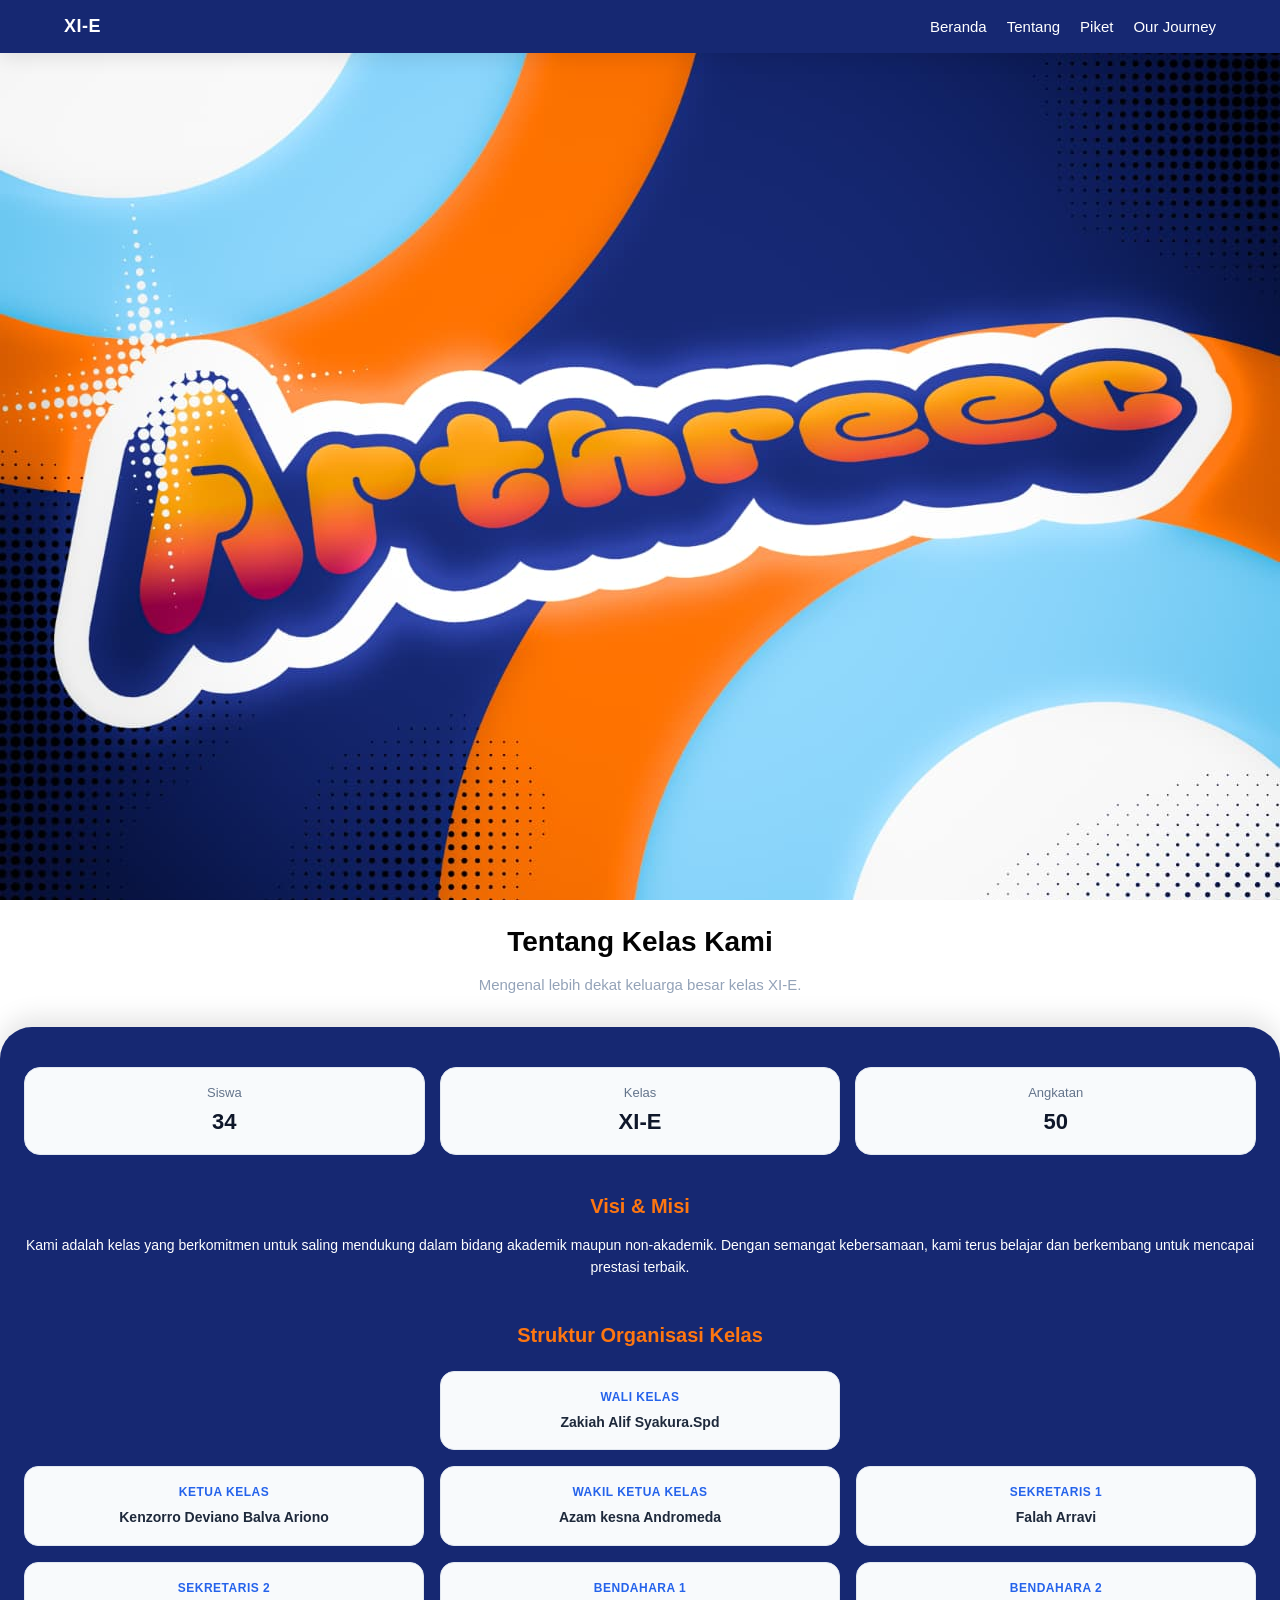
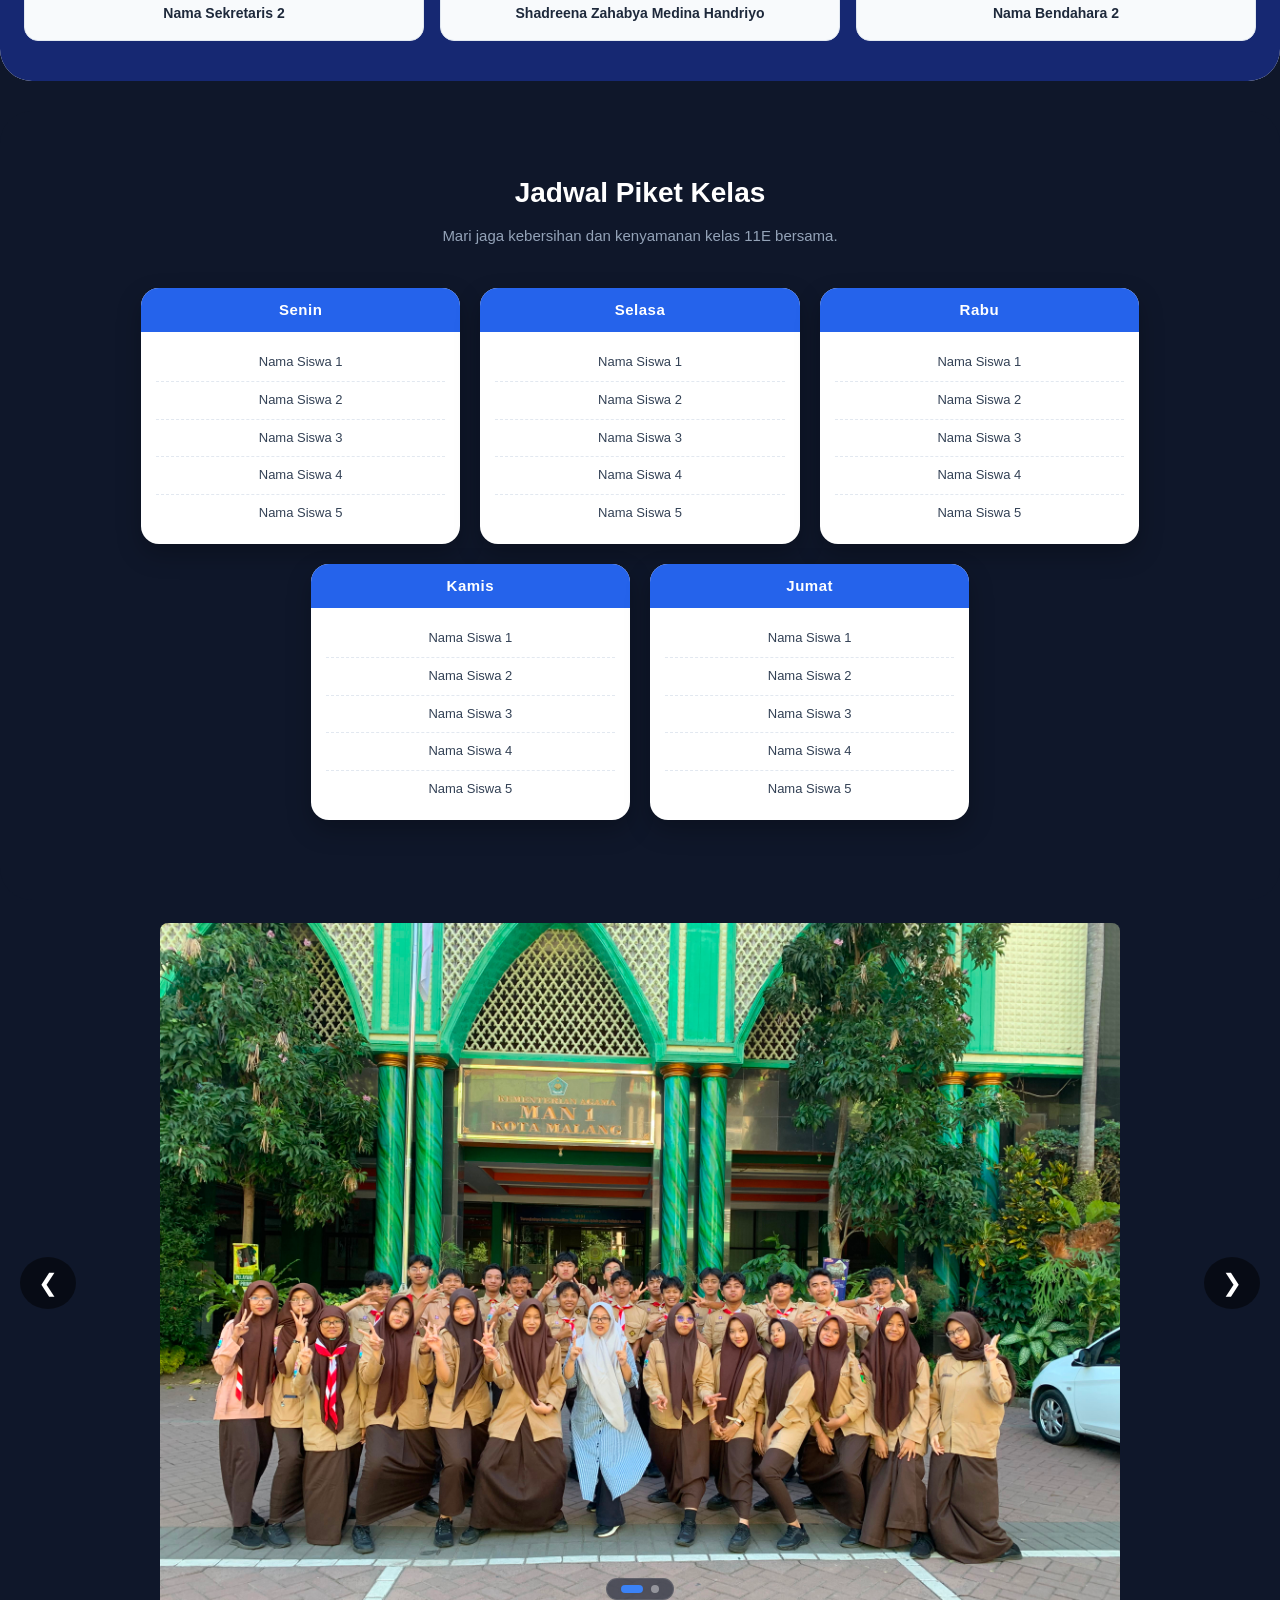
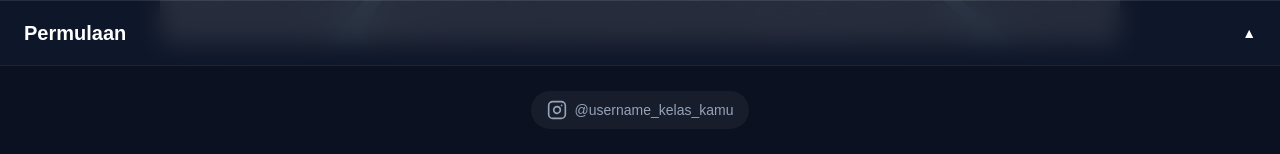
==== index.html @ b9e8fd5d "Update class member names and roles in index.html Updated names and roles in the class information s" ====
<!DOCTYPE html>
<html lang="id">
<head>
  <meta charset="UTF-8">
  <meta name="viewport" content="width=device-width, initial-scale=1.0">
  <link rel="stylesheet" href="csstrain11E.css"/>
  <title>arthree</title>
</head>
<body>

  <!-- NAVBAR -->
  <nav class="navbar">
    <div class="navbar-logo">
        <a href="#">
            <span class="logo-text">XI-E</span>
        </a>
    </div>

    <!-- Menu Laptop/Desktop -->
    <ul class="navbar-menu desktop-menu">
        <li><a href="#beranda">Beranda</a></li>
        <li><a href="#tentang">Tentang</a></li>
        <li><a href="#piket">Piket</a></li>
        <li><a href="#section-4">Our Journey</a></li>
    </ul>

    <!-- Menu Hamburger untuk HP -->
    <details class="mobile-menu-wrapper">
        <summary class="hamburger-icon">
            <span></span>
            <span></span>
            <span></span>
        </summary>
        <ul class="mobile-dropdown">
            <li><a href="#beranda">Beranda</a></li>
            <li><a href="#tentang">Tentang</a></li>
            <li><a href="#piket">Piket</a></li>
            <li><a href="#section-4">Our Journey</a></li>
        </ul>
    </details>
  </nav>
  
    <!-- Section 1: Hero / Sampul Brosur -->
  <section class="section-hero" id="beranda">
      <div class="hero-bg">
          <!-- Tambahkan tag gambar khusus untuk HP di sini -->
          <img src="logo11e.jpeg" alt="Foto Kelas XI-E" class="hero-mobile-img">

  </section>


<!-- GABUNGAN SECTION 2 & 3 DALAM SATU WRAPPER -->
<section class="section-main-group" id="tentang">
  
    <!-- Blok Konten Atas (Eks Section 2) -->
    <div class="group-block block-about">
        <!-- Layer Latar Belakang -->
        <div class="about-bg">
            <div class="bg-content">
                <h2>Tentang Kelas Kami</h2>
                <p class="subtitle">Mengenal lebih dekat keluarga besar kelas XI-E.</p>
            </div>
        </div>

        <!-- Layer Card Utama (Tentang & Struktur Organisasi) -->
        <div class="about-overlay-card">
            <!-- Ringkasan / Kartu Informasi -->
            <div class="about-grid">
                <div class="card">
                    <p>Siswa</p>
                    <h3>34</h3>
                </div>
                <div class="card">
                    <p>Kelas</p>
                    <h3>XI-E</h3>
                </div>
                <div class="card">
                    <p>Angkatan</p>
                    <h3>50</h3>
                </div>
            </div>

            <!-- Deskripsi Visi & Misi -->
            <div class="about-text">
                <h3>Visi & Misi</h3>
                <p>
                    Kami adalah kelas yang berkomitmen untuk saling mendukung dalam bidang akademik maupun non-akademik.
                    Dengan semangat kebersamaan, kami terus belajar dan berkembang untuk mencapai prestasi terbaik.
                </p>
            </div>

            <!-- Informasi Struktur Organisasi Kelas (Dengan Trigger Pop-up Modal) -->
            <div class="structure-section">
                <h3>Struktur Organisasi Kelas</h3>
                <div class="structure-grid">
    <!-- BARIS 1: WALI KELAS DI TENGAH -->
    <div class="struct-card invisible-card"></div> <!-- Slot 1: Kosong Kiri -->

    <div class="struct-card wali-kelas" onclick="openModal('Wali Kelas', 'Nama Guru, S.Pd.', 'NIP / NUPTK', 'Selalu mendukung dan membimbing siswa kelas XI-E menuju prestasi terbaik.', 'foto-wali-kelas.jpg')">
        <span class="role">Wali Kelas</span>
        <h4>Zakiah Alif Syakura.Spd</h4>
    </div>

    <div class="struct-card invisible-card"></div> <!-- Slot 3: Kosong Kanan (TAMBAHKAN INI) -->


    <!-- BARIS 2: PENGURUS UTAMA -->
    <div class="struct-card" onclick="openModal('Ketua Kelas', 'Nama Ketua', 'XI-E / 01', 'Bertanggung jawab memimpin dan menjaga kekompakan teman-teman kelas XI-E.', 'foto-ketua.jpg')">
        <span class="role">Ketua Kelas</span>
        <h4>Kenzorro Deviano Balva Ariono</h4>
    </div>

    <div class="struct-card" onclick="openModal('Wakil Ketua Kelas', 'Nama Wakil', 'XI-E / 02', 'Membantu ketua kelas dalam mengkoordinasikan seluruh kegiatan kelas.', 'foto-wakil.jpg')">
        <span class="role">Wakil Ketua Kelas</span>
        <h4>Azam kesna Andromeda</h4>
    </div>

    <div class="struct-card" onclick="openModal('Sekretaris 1', 'Nama Sekretaris 1', 'XI-E / 03', 'Mencatat presensi, notulensi rapat, dan mengelola administrasi kelas.', 'foto-sekretaris1.jpg')">
        <span class="role">Sekretaris 1</span>
        <h4>Falah Arravi</h4>
    </div>


    <!-- BARIS 3: ANGGOTA LAINNYA -->
    <div class="struct-card" onclick="openModal('Sekretaris 2', 'Nama Sekretaris 2', 'XI-E / 04', 'Membantu pengarsipan dokumen dan jadwal kegiatan.', 'foto-sekretaris2.jpg')">
        <span class="role">Sekretaris 2</span>
        <h4>Nama Sekretaris 2</h4>
    </div>

    <div class="struct-card" onclick="openModal('Bendahara 1', 'Nama Bendahara 1', 'XI-E / 05', 'Mengatur dan mencatat keuangan kas kelas.', 'foto-bendahara1.jpg')">
        <span class="role">Bendahara 1</span>
        <h4>Shadreena Zahabya Medina Handriyo</h4>
    </div>

    <div class="struct-card" onclick="openModal('Bendahara 2', 'Nama Bendahara 2', 'XI-E / 06', 'Membantu penagihan kas dan laporan keuangan.', 'foto-bendahara2.jpg')">
        <span class="role">Bendahara 2</span>
        <h4>Nama Bendahara 2</h4>
    </div>
</div>
                </div>
            </div>
        </div>
    </div>

    <!-- Blok Konten Bawah (Eks Section 3) -->
    <div class="group-block block-schedule" id="piket">
        <div class="schedule-header">
            <h2>Jadwal Piket Kelas</h2>
            <p class="subtitle">Mari jaga kebersihan dan kenyamanan kelas 11E bersama.</p>
        </div>

        <div class="piket-grid">
            <div class="piket-card">
                <div class="piket-header">Senin</div>
                <ul class="piket-list">
                    <li>Nama Siswa 1</li>
                    <li>Nama Siswa 2</li>
                    <li>Nama Siswa 3</li>
                    <li>Nama Siswa 4</li>
                    <li>Nama Siswa 5</li>
                </ul>
            </div>

            <div class="piket-card">
                <div class="piket-header">Selasa</div>
                <ul class="piket-list">
                    <li>Nama Siswa 1</li>
                    <li>Nama Siswa 2</li>
                    <li>Nama Siswa 3</li>
                    <li>Nama Siswa 4</li>
                    <li>Nama Siswa 5</li>
                </ul>
            </div>

            <div class="piket-card">
                <div class="piket-header">Rabu</div>
                <ul class="piket-list">
                    <li>Nama Siswa 1</li>
                    <li>Nama Siswa 2</li>
                    <li>Nama Siswa 3</li>
                    <li>Nama Siswa 4</li>
                    <li>Nama Siswa 5</li>
                </ul>
            </div>

            <div class="piket-card">
                <div class="piket-header">Kamis</div>
                <ul class="piket-list">
                    <li>Nama Siswa 1</li>
                    <li>Nama Siswa 2</li>
                    <li>Nama Siswa 3</li>
                    <li>Nama Siswa 4</li>
                    <li>Nama Siswa 5</li>
                </ul>
            </div>

            <div class="piket-card">
                <div class="piket-header">Jumat</div>
                <ul class="piket-list">
                    <li>Nama Siswa 1</li>
                    <li>Nama Siswa 2</li>
                    <li>Nama Siswa 3</li>
                    <li>Nama Siswa 4</li>
                    <li>Nama Siswa 5</li>
                </ul>
            </div>
        </div>
    </div>

</section>


<!--Our Journey Section-->
<section id="section-4">
    <!-- Gambar Galeri Utama -->
    <img id="galleryImg" src="" alt="Foto Galeri">

    <!-- Tombol Panah -->
    <button class="arrow-btn arrow-left" onclick="prevSlide()">&#10094;</button>
    <button class="arrow-btn arrow-right" onclick="nextSlide()">&#10095;</button>

    <!-- TAMBAHAN BARU: Container Titik Indikator -->
    <div class="gallery-dots" id="galleryDots"></div>

    <!-- Info Judul dan Deskripsi Melayang -->
    <div class="info-container" id="infoContainer">
      <div class="photo-title" onclick="toggleDesc()" id="photoTitle">
        Judul Foto
      </div>
      <div class="photo-desc" id="photoDesc">
        Deskripsi foto akan muncul di sini...
      </div>
    </div>
</section>

  <!-- FOOTER -->
  <footer class="footer">
      <a href="https://instagram.com/username_kelas_kamu" target="_blank" class="footer-ig-link">
          <svg xmlns="http://www.w3.org/2000/svg" width="20" height="20" viewBox="0 0 24 24" fill="none" stroke="currentColor" stroke-width="2" stroke-linecap="round" stroke-linejoin="round">
              <rect x="2" y="2" width="20" height="20" rx="5" ry="5"></rect>
              <path d="M16 11.37A4 4 0 1 1 12.63 8 4 4 0 0 1 16 11.37z"></path>
              <line x1="17.5" y1="6.5" x2="17.51" y2="6.5"></line>
          </svg>
          <span>@username_kelas_kamu</span>
      </a>
  </footer>

<!-- MODAL POP-UP DETAIL STRUKTUR ORGANISASI -->
<div class="modal-overlay" id="memberModal" onclick="closeModalOutside(event)">
  <div class="modal-content">
    <button class="modal-close" onclick="closeModal()">&times;</button>
    <div class="modal-body">
      <div class="modal-avatar">
        <img id="modalImg" src="" alt="Foto Anggota">
      </div>
      <div>
        <span class="modal-role" id="modalRole">JABATAN</span>
        <h3 class="modal-name" id="modalName">Nama Lengkap</h3>
        <p class="modal-sub" id="modalSub">NIP / NISN</p>
      </div>
      <p class="modal-desc" id="modalDesc">
        Deskripsi tugas atau kata-kata bijak...
      </p>
    </div>
  </div>
</div>

  <!-- Panggil data dulu -->
    <script src="datagalery11e.js"></script>
    <!-- Baru panggil logika JavaScript utama -->
    <script src="11ewebjs.js"></script>
</body>
</html>
---- csstrain11E.css ----
/* Taruh di bagian paling atas file CSS */
html {
  scroll-behavior: smooth;
}

* {
    margin: 0;
    padding: 0;
    box-sizing: border-box;
    font-family: 'Poppins', 'Segoe UI', sans-serif;
}

body {
    line-height: 1.6;
    color: #333333;
    overflow-x: hidden;
}

/* ==========================================
   STYLING NAVBAR
   ========================================== */
.navbar {
    position: fixed;
    top: 0;             
    left: 0;            
    width: 100%;        
    background-color: #162872; 
    padding: 12px 5%;   
    display: flex;
    justify-content: space-between; 
    align-items: center;
    box-shadow: 0 4px 20px rgba(0, 0, 0, 0.1); 
    z-index: 1000;
}

/* Atur isi di dalam link logo agar berjejer ke samping */
.navbar-logo a {
    display: flex;
    align-items: center;
    text-decoration: none;
}

.logo-text {
    font-size: 18px;
    font-weight: 700;
    color: #ffffff;
    letter-spacing: 0.5px;
}

.desktop-menu {
    display: flex;
    list-style: none;
    gap: 20px;
}

.desktop-menu a {
    text-decoration: none;
    color:  #ffffff;
    font-weight: 500;
    font-size: 15px;
    transition: color 0.3s ease;
}

.desktop-menu a:hover {
    color: #FE7610;
}

.mobile-menu-wrapper {
    display: none;
}

/* ==========================================
   STYLING SECTION 1: HERO
   ========================================== */
section {
    width: 100%;
    position: relative;
}

.hero-bg {
    width: 100%;
    min-height: 100vh; 
    display: flex;
    justify-content: center;
    align-items: flex-start;
    background-image: url('logo11e.jpeg'); 
    background-size: cover;
    background-position: center;
    /* Ubah padding-top menjadi lebih besar agar kotak turun ke tengah */
    padding-top: 240px; 
}

/* ==========================================
   STYLING GABUNGAN SECTION 2 & 3
   ========================================== */
.section-main-group {
    width: 100%;
    background-color: #0f172a; 
    padding: 0;
    display: flex;
    flex-direction: column;
    gap: 30px; 
}

.group-block {
    width: 100%;
    overflow: hidden;
}

/* --- Blok Atas (Eks Section 2) --- */
.block-about {
    background-color: #ffffff;
    border-bottom-left-radius: 32px;
    border-bottom-right-radius: 32px;
}

.bg-content {
    text-align: center;
    color: #030303;
    padding: 20px 20px 60px 20px; 
}

.bg-content h2 {
    font-size: 28px;
    font-weight: 700;
    margin-bottom: 8px;
}

.bg-content .subtitle {
    font-size: 15px;
    color: #94a3b8;
}

/* Kartu Overlay Utama */
.about-overlay-card {
    background-color: #162872;
    border-radius: 32px 32px 0 0; 
    margin-top: -30px; 
    padding: 40px 24px;
    color: #1e293b;
    box-shadow: 0 -10px 25px rgba(0, 0, 0, 0.1);
    width: 100%;
}

.about-grid {
    display: flex;
    justify-content: center;
    gap: 15px;
    margin-bottom: 35px;
}

.about-grid .card {
    flex: 1;
    background-color: #f8fafc;
    border: 1px solid #e2e8f0;
    padding: 15px 10px;
    border-radius: 16px;
    text-align: center;
    transition: transform 0.3s ease, box-shadow 0.3s ease;
}

.about-grid .card:hover {
    transform: translateY(-6px);
    box-shadow: 0 12px 20px rgba(0, 0, 0, 0.15);
}

.about-grid .card h3 {
    font-size: 22px;
    color: #0f172a;
}

.about-grid .card p {
    font-size: 13px;
    color: #64748b;
}

.about-text {
    margin-bottom: 40px;
    text-align: center;
}

.about-text h3 {
    font-size: 20px;
    margin-bottom: 12px;
    color: #FE7610;
}

.about-text p {
    color: #ffffff;
    font-size: 14px;
    line-height: 1.6;
}

.structure-section {
    text-align: center;
}

.structure-section h3 {
    font-size: 20px;
    margin-bottom: 20px;
    color: #FE7610;
}

.structure-grid {
    display: grid;
    grid-template-columns: repeat(3, 1fr); 
    gap: 16px;
}

/* Kartu Struktur */
.struct-card {
    background-color: #f8fafc;
    border: 1px solid #e2e8f0;
    border-radius: 14px;
    padding: 16px 12px;
    text-align: center;
    cursor: pointer; 
    transition: transform 0.3s cubic-bezier(0.34, 1.56, 0.64, 1), box-shadow 0.3s ease, border-color 0.3s ease;
}

.struct-card:hover {
    transform: translateY(-6px);
    box-shadow: 0 12px 20px rgba(0, 0, 0, 0.15);
    border-color: #3b82f6;
}

/* KARTU INVISIBLE (Menghilangkan wujud, background, border, dan interaksi mouse) */
.invisible-card {
    visibility: hidden; /* Elemen tetap mengambil ruang tempat, tapi tidak terlihat */
    pointer-events: none; /* Tidak bisa diklik atau di-hover */
}

.struct-card.wali-kelas {
    width: 100%;
}

.struct-card .role {
    font-size: 12px;
    font-weight: 600;
    color: #2563eb; 
    text-transform: uppercase;
    letter-spacing: 0.5px;
    display: block;
    margin-bottom: 4px;
}

.struct-card h4 {
    font-size: 14px;
    color: #1e293b;
    font-weight: 600;
}

/* --- Blok Bawah (Eks Section 3 - Piket) --- */
.block-schedule {
    width: 100%;
    background-color: #0f172a; 
    padding: 60px 20px 80px 20px;
    position: relative;
    border-top-left-radius: 32px;
    border-top-right-radius: 32px;
    border-bottom-left-radius: 32px;
    border-bottom-right-radius: 32px;
}

.schedule-header {
    text-align: center;
    color: #ffffff;
    margin-bottom: 40px;
}

.schedule-header h2 {
    font-size: 28px;
    font-weight: 700;
    margin-bottom: 8px;
}

.schedule-header .subtitle {
    font-size: 15px;
    color: #94a3b8;
}

.piket-grid {
    display: flex;
    flex-wrap: wrap;
    gap: 16px;
    max-width: 1000px;
    margin: 0 auto;
    justify-content: center;
}

.piket-card {
    background-color: #ffffff;
    border-radius: 18px;
    overflow: hidden;
    box-shadow: 0 10px 25px rgba(0, 0, 0, 0.25);
    width: calc(50% - 8px);
    transition: transform 0.3s ease, box-shadow 0.3s ease;
}

.piket-card:hover {
    transform: translateY(-6px);
    box-shadow: 0 12px 20px rgba(0, 0, 0, 0.15);
}

.piket-card:nth-child(5) {
    width: calc(50% - 8px);
}

.piket-header {
    background-color: #2563eb; 
    color: #ffffff;
    font-weight: 700;
    font-size: 15px;
    text-align: center;
    padding: 10px;
    letter-spacing: 0.5px;
}

.piket-list {
    list-style: none;
    padding: 12px 15px;
    margin: 0;
}

.piket-list li {
    font-size: 13px;
    color: #334155;
    padding: 8px 0;
    border-bottom: 1px dashed #e2e8f0;
    text-align: center;
}

.piket-list li:last-child {
    border-bottom: none;
}

/* ==========================================
   STYLING MODAL POP-UP
   ========================================== */
.modal-overlay {
    position: fixed;
    top: 0;
    left: 0;
    width: 100%;
    height: 100%;
    background: rgba(15, 23, 42, 0.75);
    backdrop-filter: blur(8px);
    -webkit-backdrop-filter: blur(8px);
    display: flex;
    justify-content: center;
    align-items: center;
    z-index: 2000;
    opacity: 0;
    visibility: hidden;
    transition: all 0.3s ease;
}

.modal-overlay.active {
    opacity: 1;
    visibility: visible;
}

.modal-content {
    background: #1e293b;
    border: 1px solid rgba(255, 255, 255, 0.1);
    border-radius: 16px;
    width: 90%;
    max-width: 450px;
    padding: 28px;
    position: relative;
    box-shadow: 0 20px 40px rgba(0, 0, 0, 0.4);
    transform: scale(0.85);
    transition: transform 0.3s cubic-bezier(0.34, 1.56, 0.64, 1);
}

.modal-overlay.active .modal-content {
    transform: scale(1);
}

.modal-close {
    position: absolute;
    top: 14px;
    right: 18px;
    background: transparent;
    border: none;
    color: #94a3b8;
    font-size: 28px;
    cursor: pointer;
    transition: color 0.2s ease;
}

.modal-close:hover {
    color: #ffffff;
}

.modal-body {
    display: flex;
    flex-direction: column;
    align-items: center;
    text-align: center;
    gap: 16px;
}

.modal-avatar {
    width: 100px;
    height: 100px;
    border-radius: 50%;
    overflow: hidden;
    border: 3px solid #3b82f6;
    background: #0f172a;
}

.modal-avatar img {
    width: 100%;
    height: 100%;
    object-fit: cover;
}

.modal-role {
    display: inline-block;
    font-size: 12px;
    font-weight: 700;
    color: #3b82f6;
    text-transform: uppercase;
    letter-spacing: 1px;
    background: rgba(59, 130, 246, 0.1);
    padding: 4px 12px;
    border-radius: 20px;
    margin-bottom: 6px;
}

.modal-name {
    font-size: 20px;
    font-weight: 600;
    color: #ffffff;
    margin: 0;
}

.modal-sub {
    font-size: 13px;
    color: #94a3b8;
    margin: 4px 0 12px 0;
}

.modal-desc {
    font-size: 14px;
    line-height: 1.6;
    color: #cbd5e1;
    margin: 0;
}

/* ==========================================
   SECTION 4: GALERI / OUR JOURNEY (DESKTOP OPTIMIZED)
   ========================================== */
#section-4 {
  position: relative;
  width: 100%;
  /* Membuat tinggi section galeri hampir memenuhi 1 layar (85-90% dari tinggi browser) */
  height: 85vh; 
  min-height: 500px;
  background-color: #0f172a; 
  display: flex;
  justify-content: center;
  align-items: center;
  overflow: hidden;
}

/* Styling Gambar Galeri */
/* Cari selector #galleryImg kamu, lalu tambahkan baris transition di dalamnya */
#galleryImg {
  width: auto;
  height: auto;
  max-width: 100%;
  max-height: 80vh; 
  object-fit: contain; 
  display: block;
  margin: auto;
  border-radius: 8px;

  /* Tambahkan baris ini untuk efek transisi halus saat foto berganti */
  transition: opacity 0.3s ease-in-out; 
}

/* TOMBOL PANAH KIRI & KANAN */
.arrow-btn {
  position: absolute;
  top: 50%;
  transform: translateY(-50%);
  background: rgba(0, 0, 0, 0.5);
  color: white;
  border: none;
  font-size: 24px;
  padding: 12px 18px;
  cursor: pointer;
  border-radius: 50%;
  z-index: 10;
  transition: background 0.3s ease;
}

.arrow-btn:hover {
  background: rgba(0, 0, 0, 0.85);
}

.arrow-left { 
  left: 20px; 
}

.arrow-right { 
  right: 20px; 
}

/* CONTAINER INFO */
.info-container {
  position: absolute;
  bottom: 0;
  left: 0;
  width: 100%;
  background: rgba(15, 23, 42, 0.85); 
  backdrop-filter: blur(12px);
  -webkit-backdrop-filter: blur(12px);
  color: white;
  padding: 16px 24px;
  z-index: 5;
  border-top: 1px solid rgba(255, 255, 255, 0.1);
}

/* JUDUL FOTO */
.photo-title {
  font-size: 20px;
  font-weight: 600;
  cursor: pointer;
  display: flex;
  justify-content: space-between;
  align-items: center;
  user-select: none;
}

.photo-title::after {
  content: '▲';
  font-size: 14px;
  transition: transform 0.3s ease;
}

.info-container.open .photo-title::after {
  transform: rotate(180deg);
}

/* DESKRIPSI FOTO */
.photo-desc {
  max-height: 0;
  overflow: hidden;
  transition: max-height 0.4s ease, margin-top 0.3s ease, opacity 0.3s ease;
  opacity: 0;
}

/* DESKRIPSI SAAT DIBUKA */
.info-container.open .photo-desc {
  max-height: 160px; 
  margin-top: 12px;
  opacity: 1;
  overflow-y: auto; 
  font-size: 14px;
  line-height: 1.6;
  color: #e2e8f0;
}
/* ==========================================
   INDIKATOR TITIK GALERI (DOTS INDICATOR)
   ========================================== */
.gallery-dots {
  position: absolute;
  bottom: 65px; /* Posisinya melayang di atas baris info-container */
  left: 50%;
  transform: translateX(-50%);
  display: flex;
  align-items: center;
  gap: 8px;
  z-index: 6; /* Di atas gambar & di atas info-container */
  background: rgba(15, 23, 42, 0.6);
  padding: 6px 14px;
  border-radius: 20px;
  backdrop-filter: blur(8px);
  -webkit-backdrop-filter: blur(8px);
  border: 1px solid rgba(255, 255, 255, 0.1);
}

/* Bentuk awal titik (lingkaran transparan) */
.dot {
  width: 8px;
  height: 8px;
  background-color: rgba(255, 255, 255, 0.4);
  border-radius: 50%;
  cursor: pointer;
  transition: all 0.3s ease;
}

.dot:hover {
  background-color: rgba(255, 255, 255, 0.8);
}

/* Bentuk titik saat aktif (lonjong pipih / pill shape) */
.dot.active {
  background-color: #3b82f6; /* Warna aksen biru terang */
  width: 22px;
  border-radius: 10px;
}

/* ==========================================
   LAPTOP / DESKTOP (Layar > 768px)
   ========================================== */
@media (min-width: 768px) {
    .structure-grid {
        grid-template-columns: repeat(3, 1fr); 
    }

    .piket-grid {
        gap: 20px;
    }

    .piket-card {
        width: calc(33.333% - 14px); 
    }

    .piket-card:nth-child(5) {
        width: calc(33.333% - 14px);
    }
}

/* ==========================================
   RESPONSIF HP (Layar < 768px)
   ========================================== */
@media (max-width: 768px) {
    .desktop-menu {
        display: none;
    }

    .mobile-menu-wrapper {
        display: block;
        position: relative;
    }

    .hamburger-icon {
        list-style: none;
        cursor: pointer;
        display: flex;
        flex-direction: column;
        gap: 4px;
        padding: 5px;
    }

    .hamburger-icon span {
        display: block;
        width: 25px;
        height: 3px;
        background-color: #333;
        border-radius: 2px;
    }

    .mobile-dropdown {
        position: absolute;
        right: -10px;
        top: 35px;
        background-color: #162872;
        width: 180px;
        list-style: none;
        padding: 10px 0;
        border-radius: 8px;
        box-shadow: 0 4px 15px rgba(0, 0, 0, 0.15);
        display: flex;
        flex-direction: column;
    }

    .mobile-dropdown li a {
        display: block;
        padding: 10px 20px;
        text-decoration: none;
        color: #ffffff;
        font-size: 14px;
    }

    .mobile-dropdown li a:hover {
        background-color: #f0f0f0;
        color: #162872;
    }
}

/* Khusus Layar HP (Lebar kurang dari 768px) */
@media (max-width: 768px) {
    .hero-bg {
        /* Matikan gambar background pada HP */
        background-image: none !important;
        min-height: auto;
        height: auto;
        position: relative;
        padding-top: 55px; /* Sesuaikan dengan tinggi navbar */
        background-color: #0f172a; /* Warna latar belakang jika ada sisa area */
        display: flex;
        flex-direction: column;
        align-items: center;
    }

    /* Tampilkan gambar asli agar proporsinya 100% utuh tanpa terpotong */
    .hero-mobile-img {
        display: block;
        width: 100%;
        height: auto;
        object-fit: contain;
    }

    /* Posisikan box ucapan di atas gambar (melayang) */
    .hero-content {
        position: absolute;
        top: 65px;
        left: 50%;
        transform: translateX(-50%);
        width: 85%;
        padding: 6px 10px;
        z-index: 2;
    }

    .hero-content h1 {
        font-size: 16px;
        margin-bottom: 2px;
    }

    .hero-content p {
        font-size: 11px;
    }
}

/* Sembunyikan gambar khusus HP di layar laptop/desktop */
@media (min-width: 769px) {
    .hero-mobile-img {
        display: none;
    }
}


@media (max-width: 480px) {
    .about-overlay-card {
        padding: 30px 16px 70px 16px;
        border-radius: 24px 24px 0 0;
    }

    .structure-grid {
        grid-template-columns: repeat(2, 1fr); 
    }
    
    .piket-card {
        width: 100%; 
    }
}

/* ==========================================
   TAMPILAN KHUSUS HP (MEDIA QUERY)
   ========================================== */
@media screen and (max-width: 768px) {
  
  /* 1. Ubah Grid jadi 2 Kolom atau 1 Kolom saja di HP */
  .structure-grid {
    grid-template-columns: repeat(2, 1fr); /* Bisa ganti 1fr jika ingin 1 kolom memanjang */
    gap: 10px;
  }

  /* 2. SEMBUNYIKAN KARTU TRANSPARAN DI HP */
  .invisible-card {
    display: none !important; /* Dihapus sementara khusus tampilan HP */
  }

  /* 3. WALI KELAS MEMENUHI BARIS PERTAMA PENUH DI HP */
  .struct-card.wali-kelas {
    grid-column: 1 / -1; /* Memenuhi 2 kolom penuh di paling atas */
    margin-bottom: 6px;
  }

  /* 4. Penyesuaian ukuran teks & padding agar pas di HP */
  .struct-card {
    padding: 12px 8px;
  }

  .struct-card .role {
    font-size: 10px;
  }

  .struct-card h4 {
    font-size: 13px;
  }
}

/* ==========================================
   STYLING FOOTER
   ========================================== */
.footer {
    width: 100%;
    background-color: #0b1120; 
    padding: 25px 20px;
    display: flex;
    justify-content: center;
    align-items: center;
    border-top: 1px solid rgba(255, 255, 255, 0.08); 
}

.footer-ig-link {
    display: inline-flex;
    align-items: center;
    gap: 8px; 
    color: #94a3b8;
    text-decoration: none;
    font-size: 14px;
    font-weight: 500;
    transition: all 0.3s ease;
    padding: 8px 16px;
    border-radius: 20px;
    background-color: rgba(255, 255, 255, 0.05);
}

.footer-ig-link:hover {
    color: #ffffff;
    background-color: rgba(255, 255, 255, 0.15);
    transform: translateY(-2px); 
}

.footer-ig-link svg {
    display: block;
}
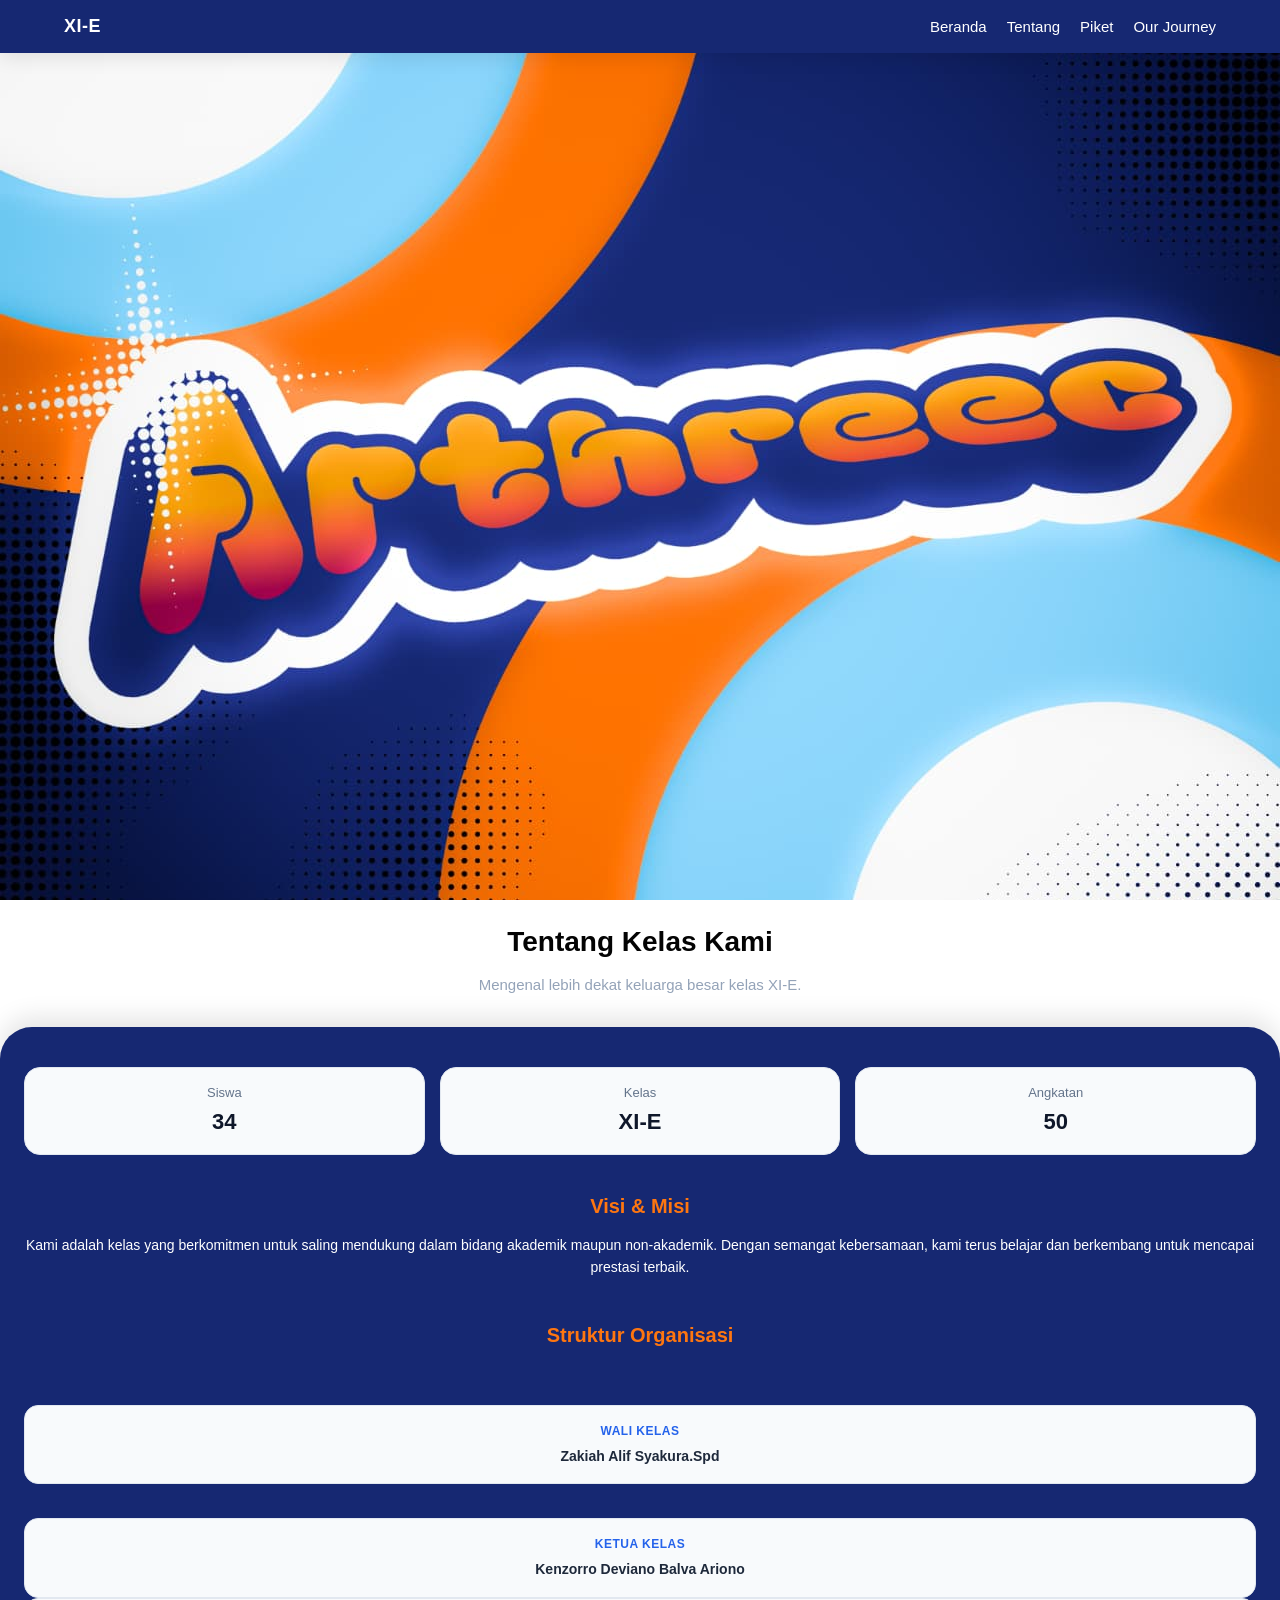
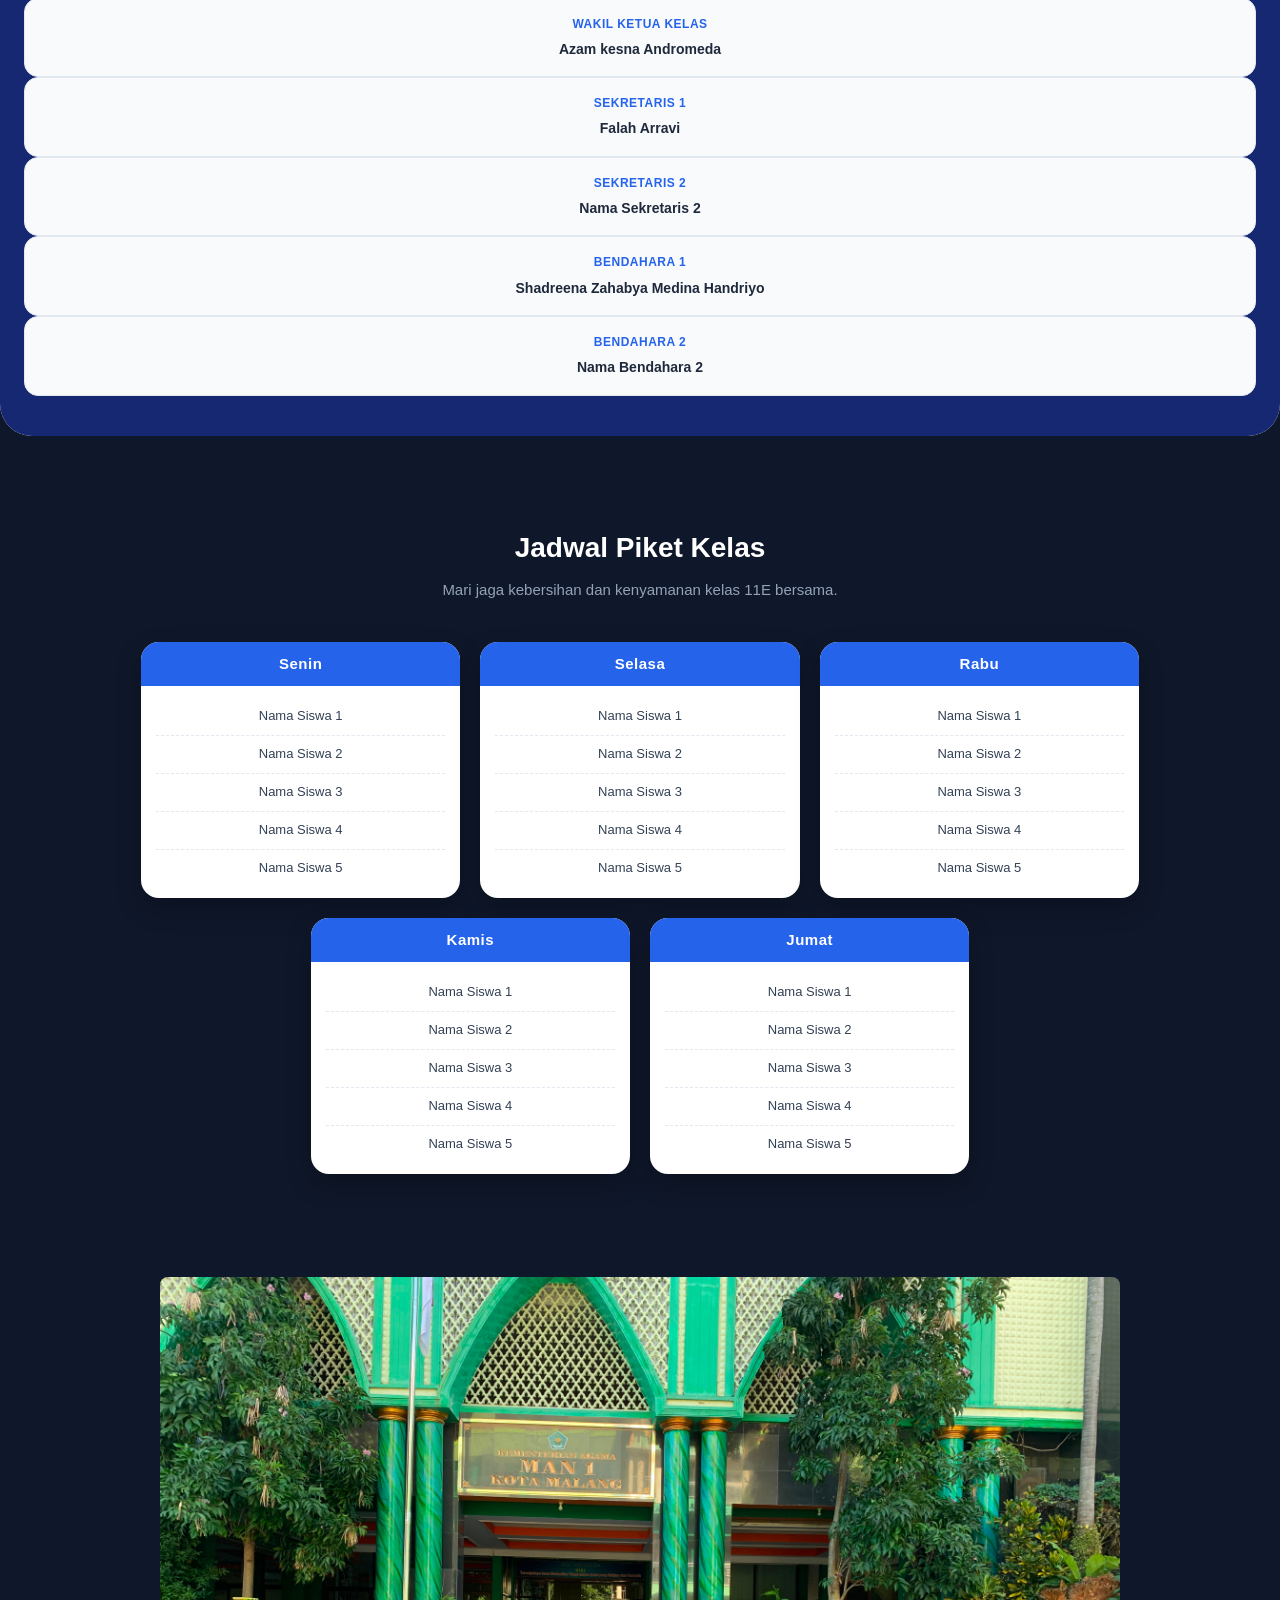
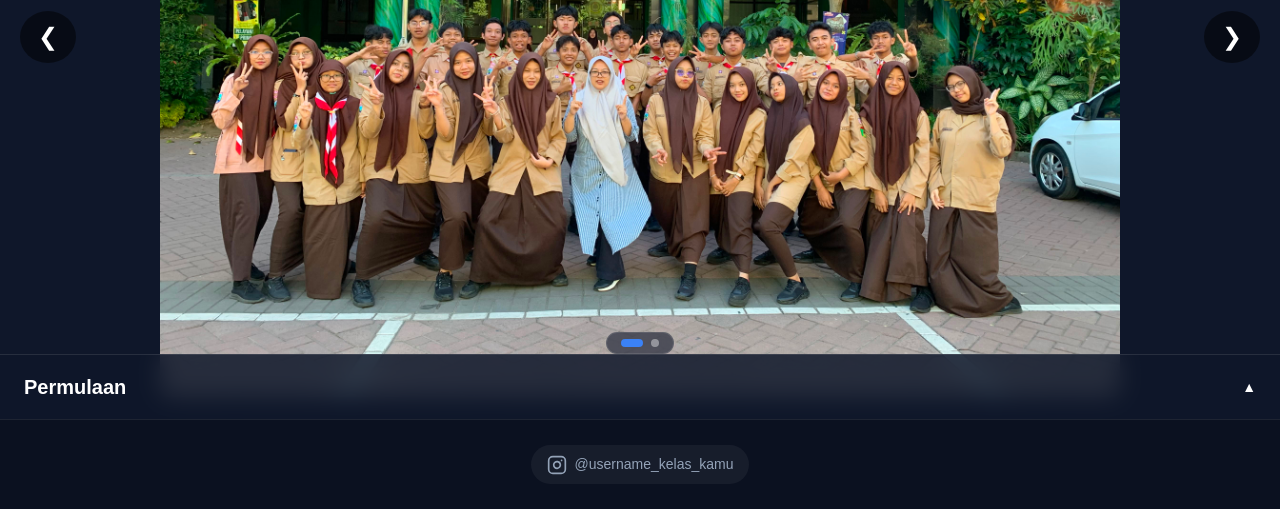
==== commit 75ed3bdc: "Update structure section in index.html" ====
--- a/index.html
+++ b/index.html
@@ -89,10 +89,13 @@
                 </p>
             </div>
 
-            <!-- Informasi Struktur Organisasi Kelas (Dengan Trigger Pop-up Modal) -->
+          <!--about block-->
             <div class="structure-section">
-                <h3>Struktur Organisasi Kelas</h3>
-                <div class="structure-grid">
+  <h3>Struktur Organisasi</h3>
+  <!-- Cukup sediakan div kosong ini, nanti JS yang otomatis mengisinya -->
+  <div class="structure-grid"></div> 
+</div>
+
     <!-- BARIS 1: WALI KELAS DI TENGAH -->
     <div class="struct-card invisible-card"></div> <!-- Slot 1: Kosong Kiri -->
 
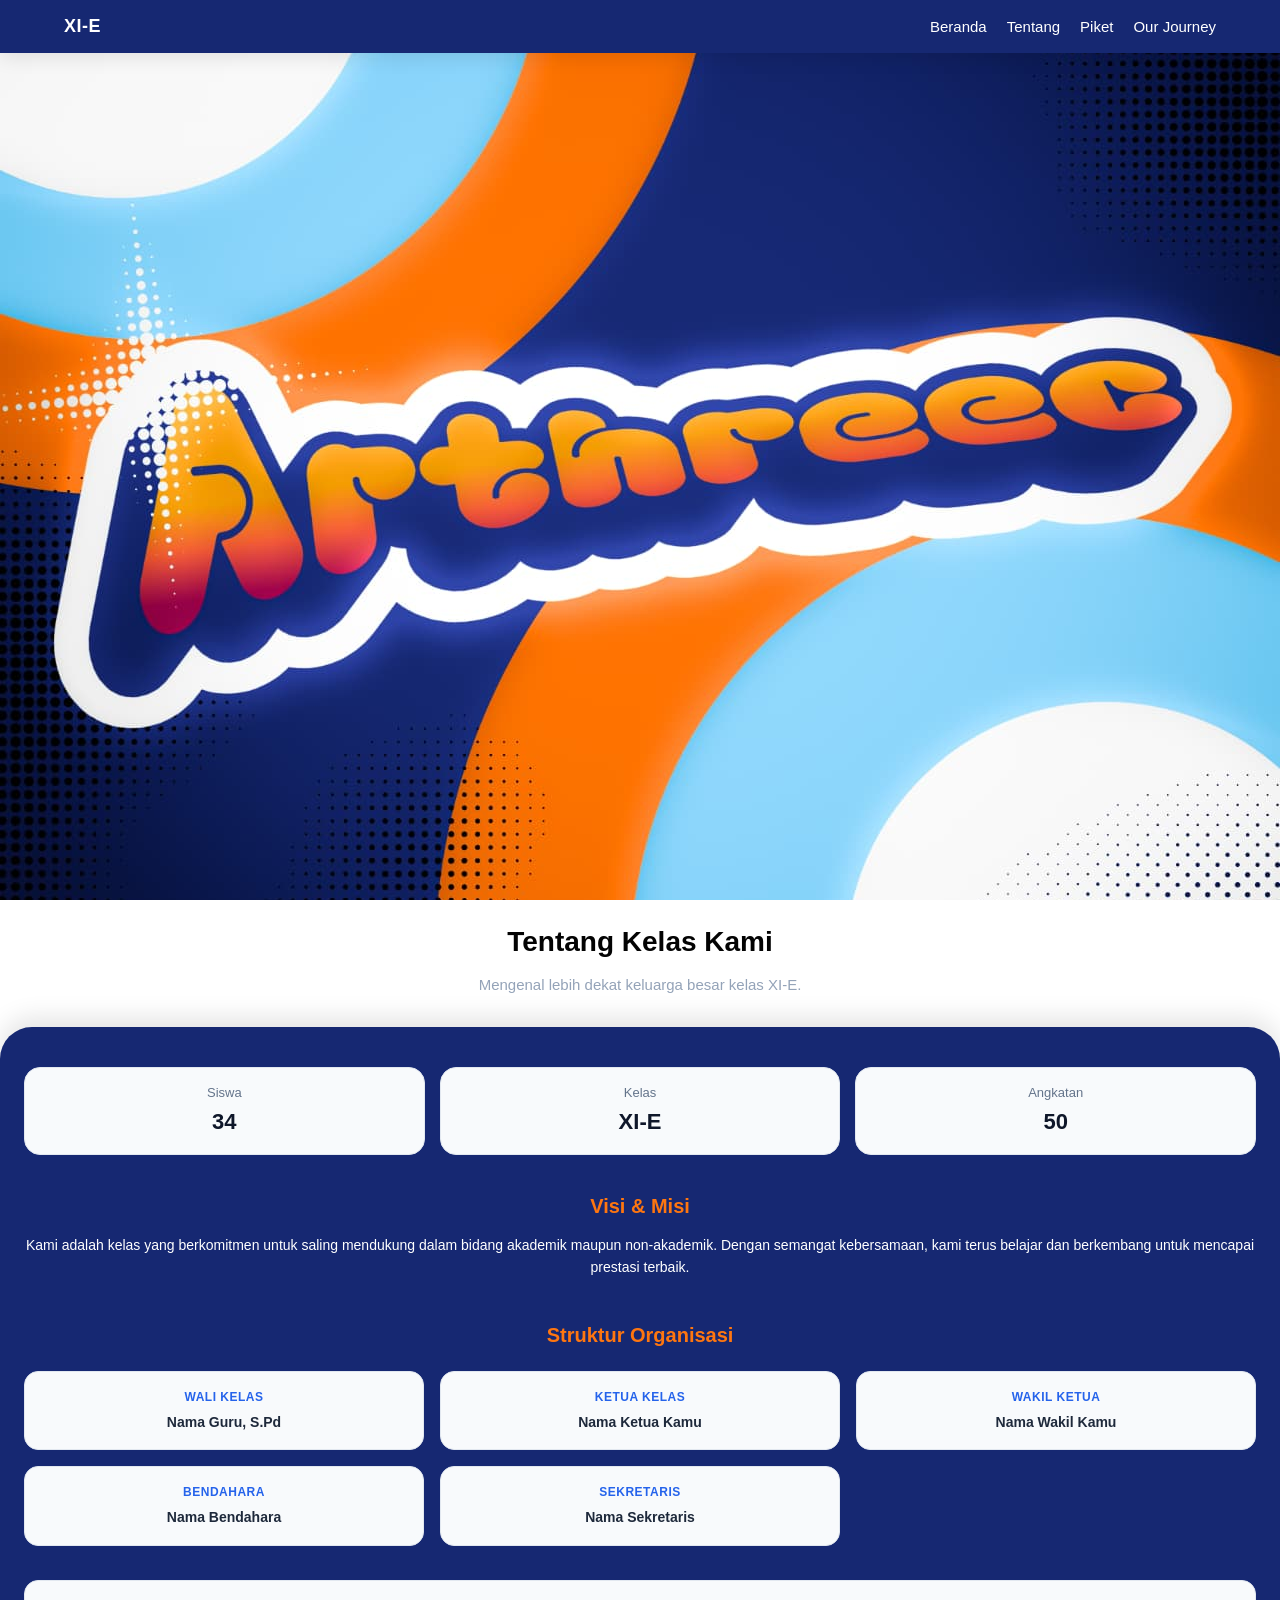
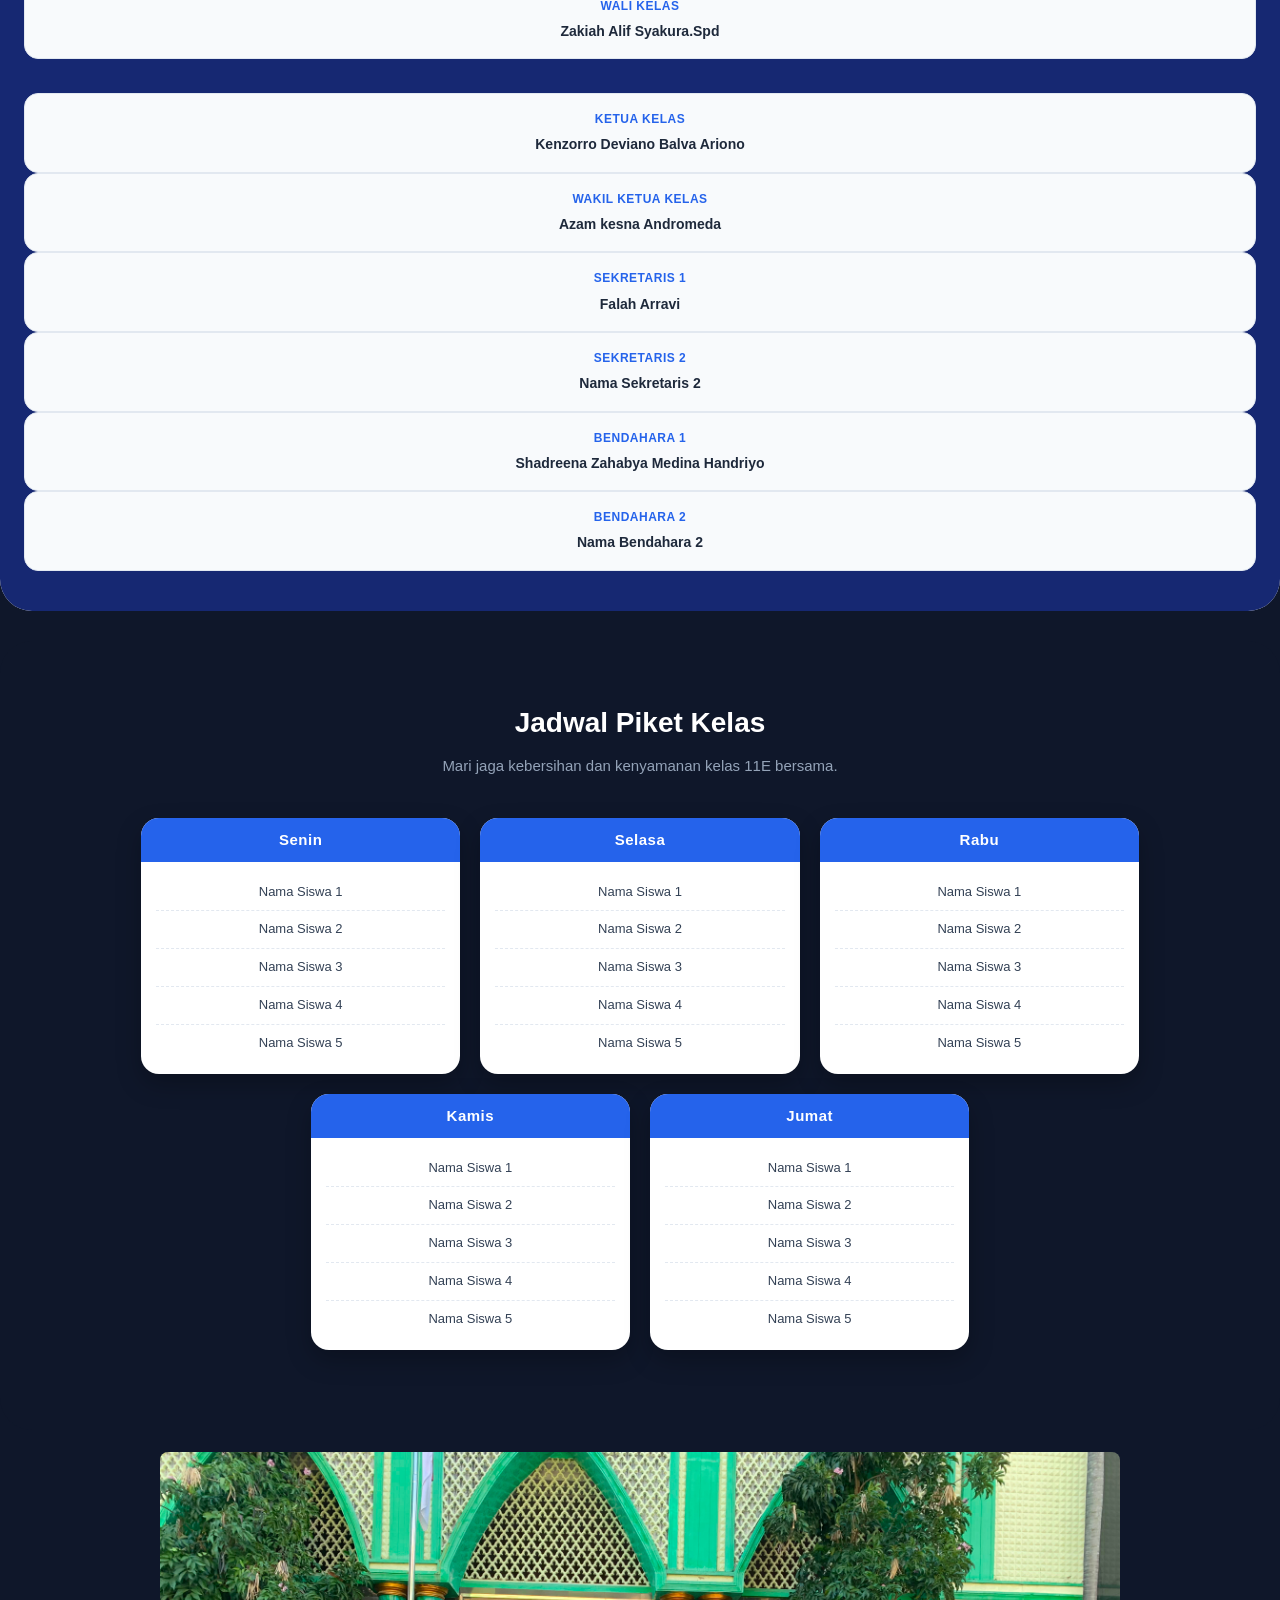
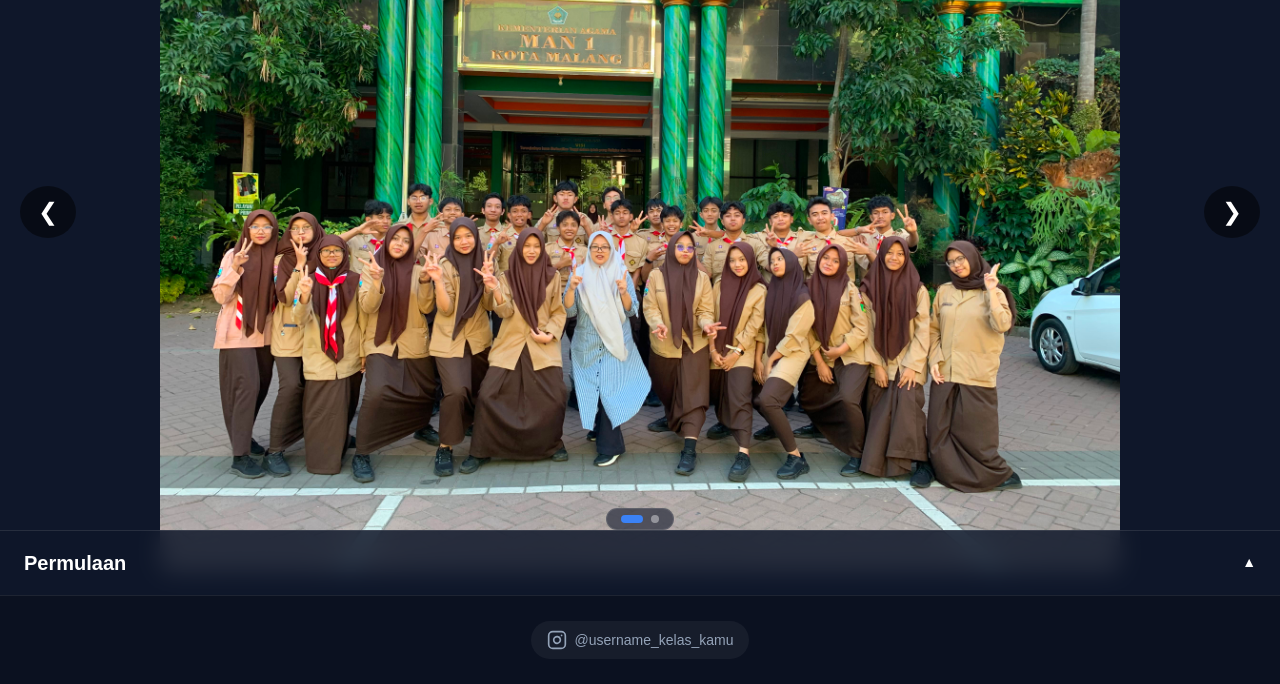
==== commit 3d32a33a: "Update structure-section for dynamic content loading Removed manual card elements and left empty div" ====
--- a/index.html
+++ b/index.html
@@ -90,11 +90,12 @@
             </div>
 
           <!--about block-->
-            <div class="structure-section">
+            <!-- Hapus elemen kartu manual yang di dalam, cukup sisakan div kosong ini -->
+<div class="structure-section">
   <h3>Struktur Organisasi</h3>
-  <!-- Cukup sediakan div kosong ini, nanti JS yang otomatis mengisinya -->
   <div class="structure-grid"></div> 
 </div>
+
 
     <!-- BARIS 1: WALI KELAS DI TENGAH -->
     <div class="struct-card invisible-card"></div> <!-- Slot 1: Kosong Kiri -->
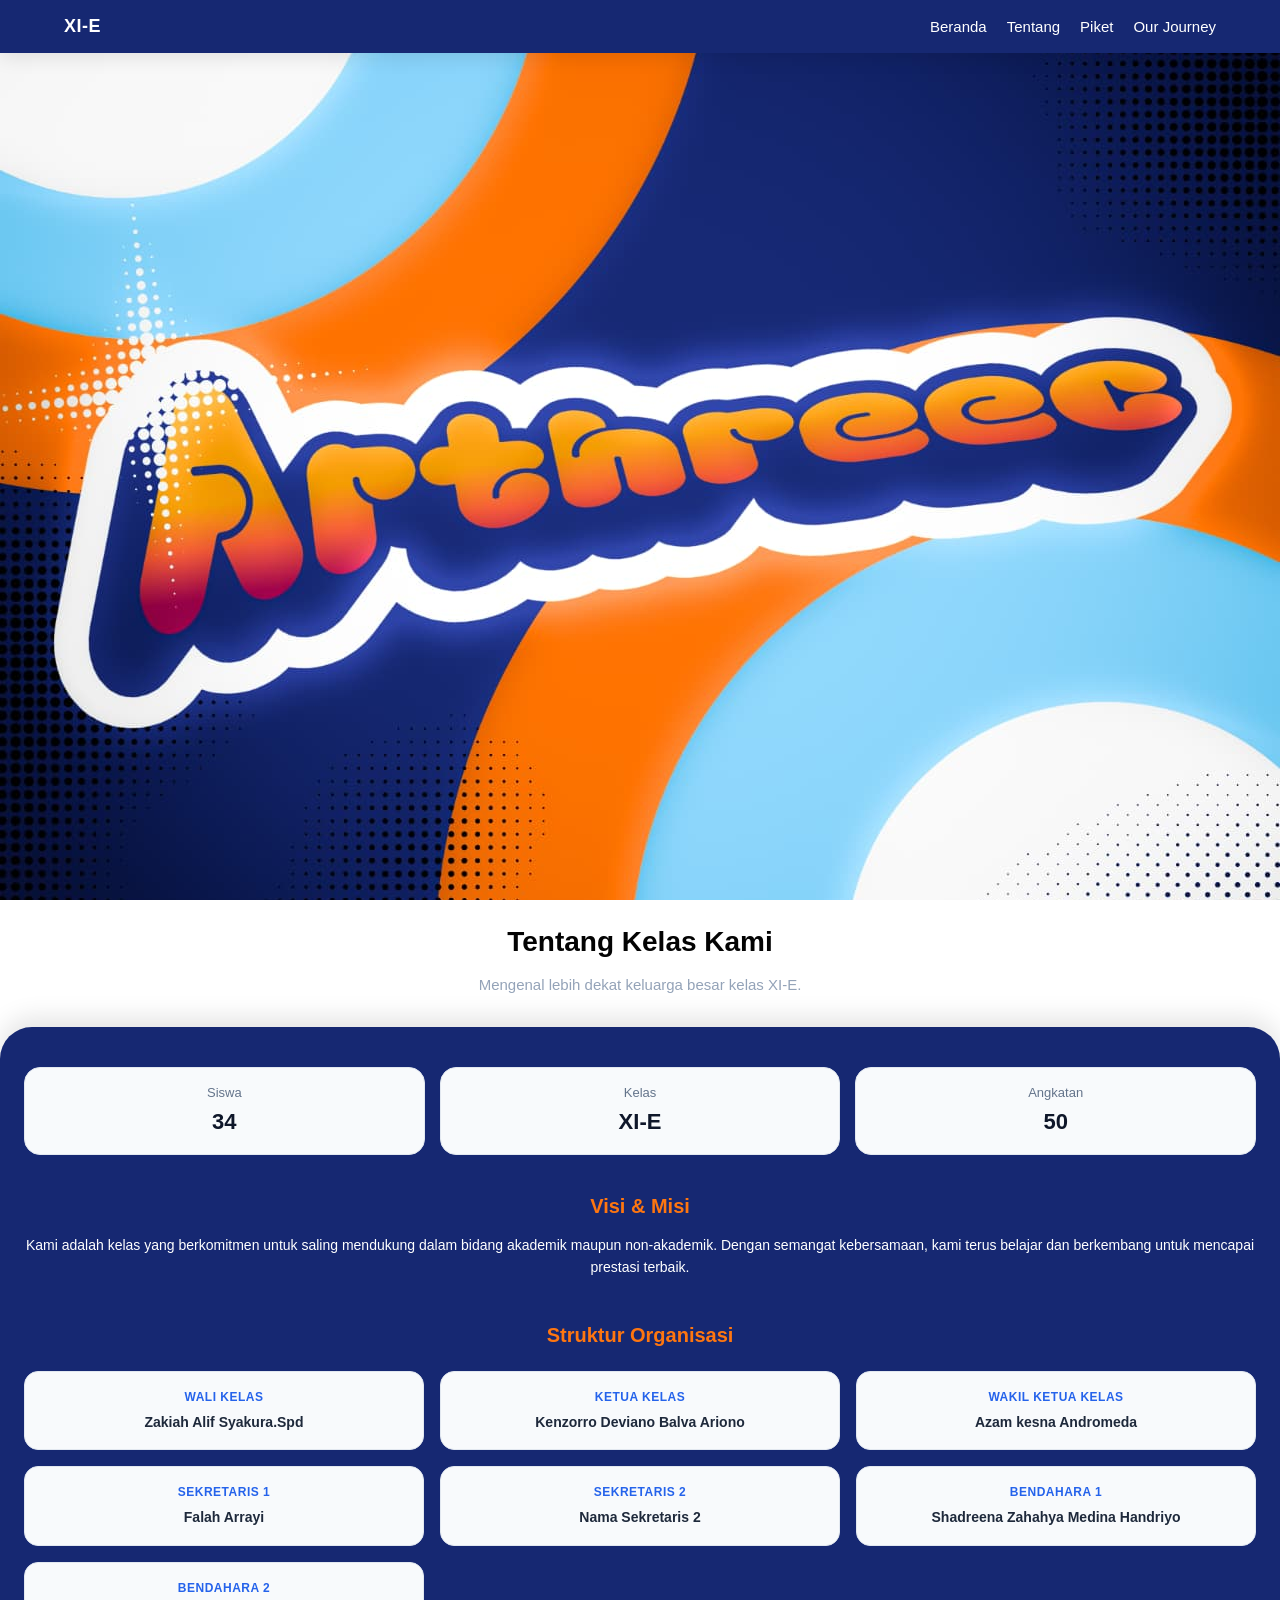
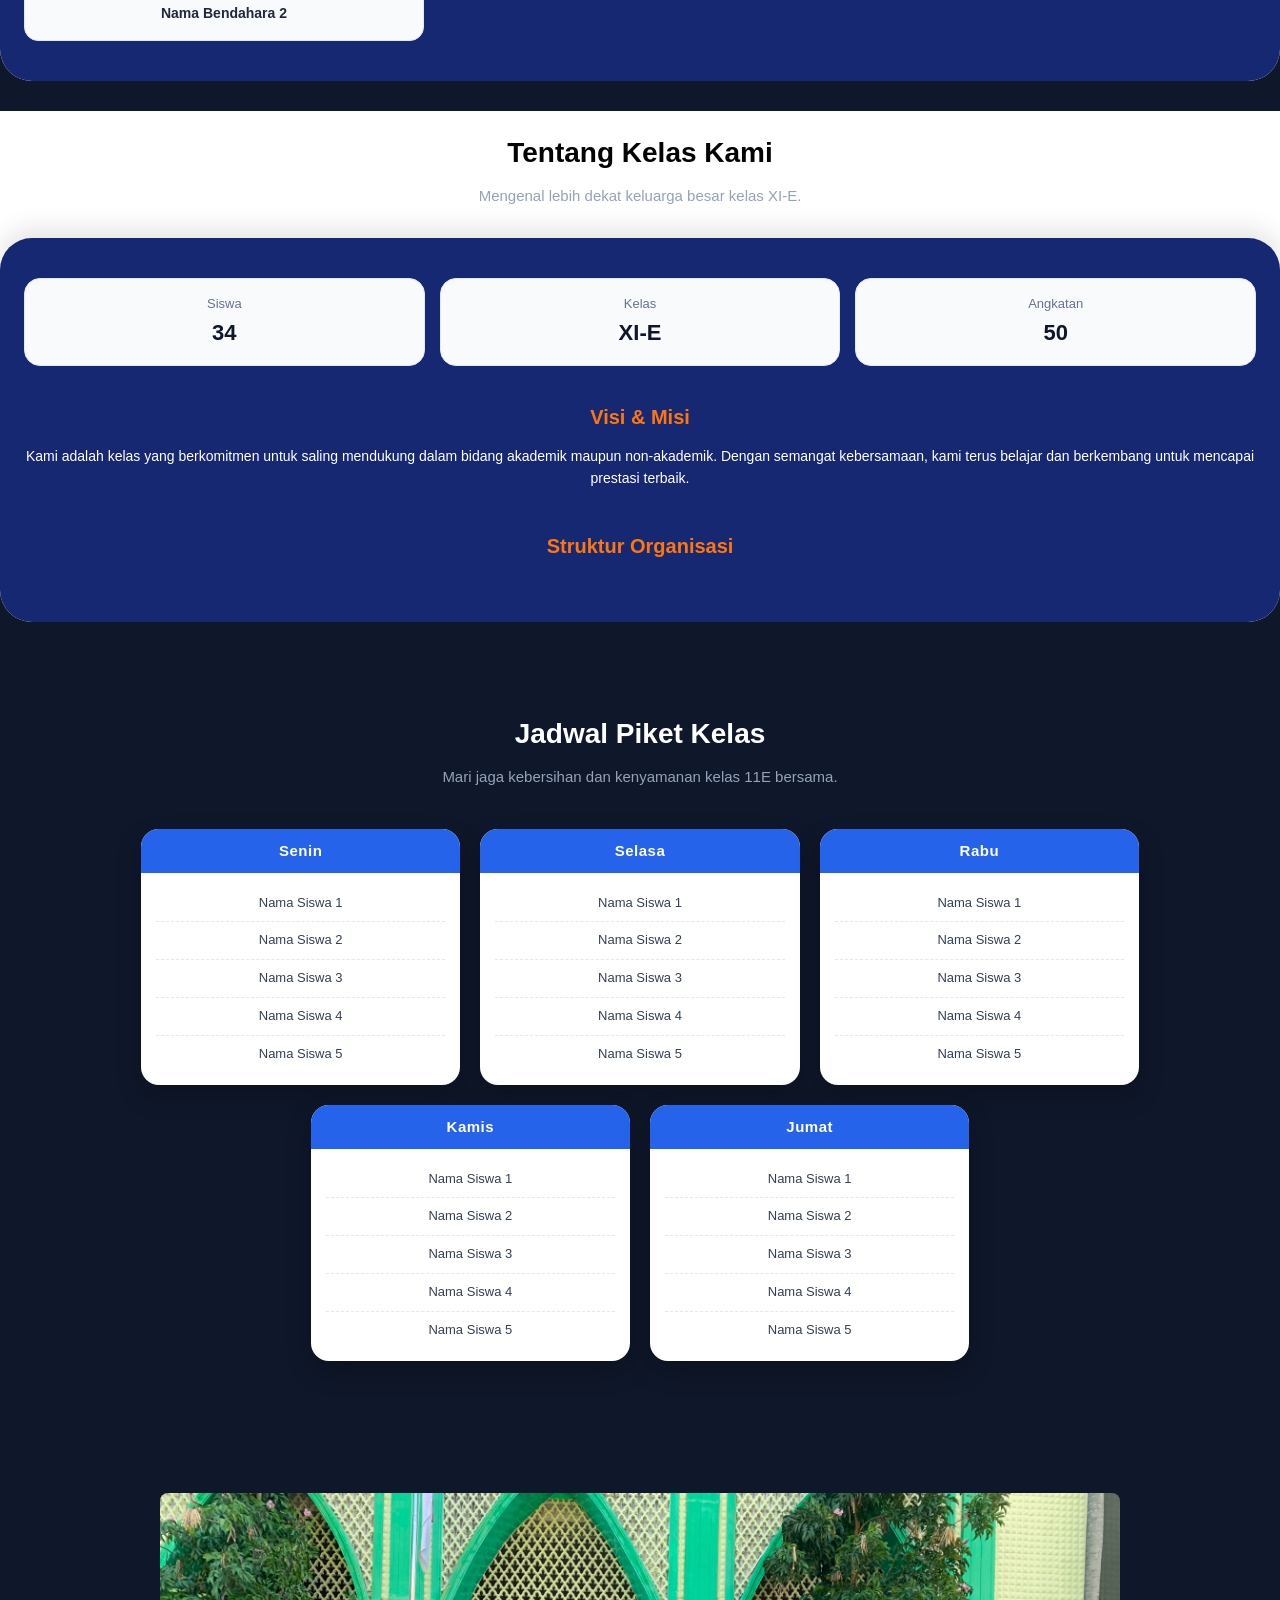
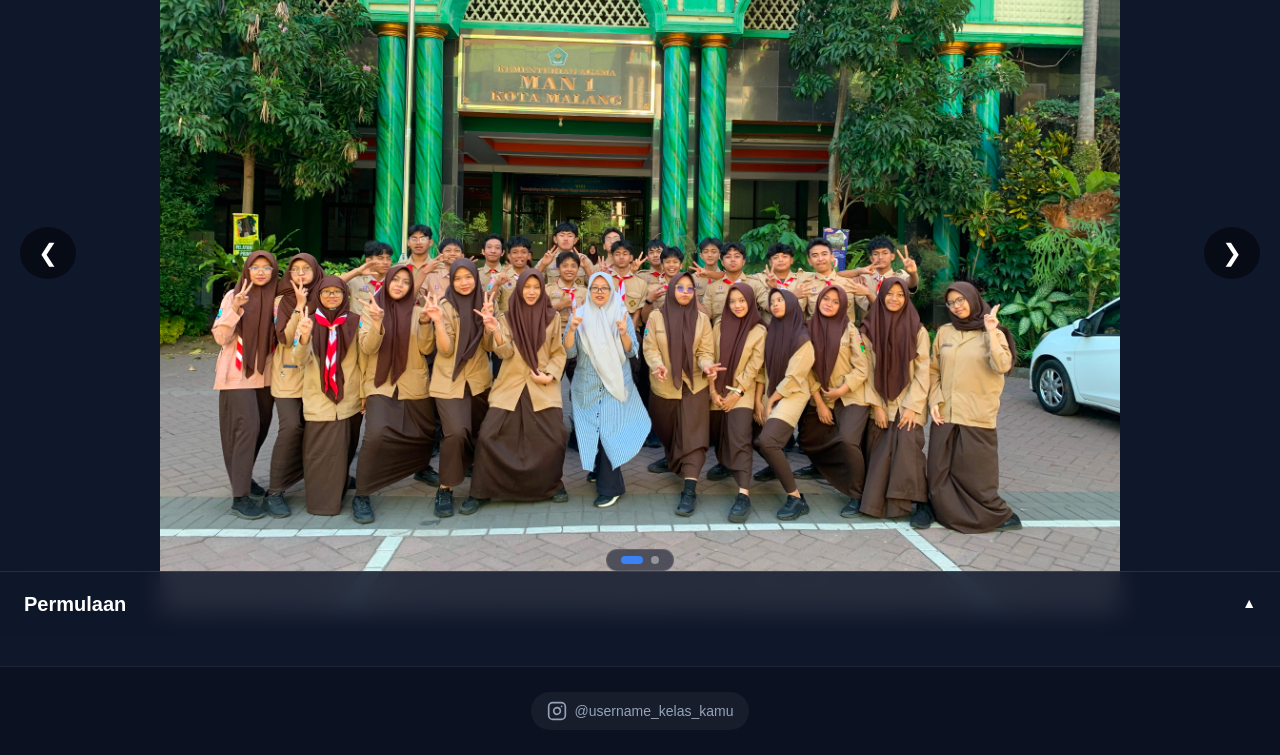
==== commit 4ead6ce8: "Revise structure section and add class details Updated the structure section and added content about" ====
--- a/index.html
+++ b/index.html
@@ -89,58 +89,60 @@
                 </p>
             </div>
 
-          <!--about block-->
-            <!-- Hapus elemen kartu manual yang di dalam, cukup sisakan div kosong ini -->
-<div class="structure-section">
-  <h3>Struktur Organisasi</h3>
-  <div class="structure-grid"></div> 
-</div>
-
-
-    <!-- BARIS 1: WALI KELAS DI TENGAH -->
-    <div class="struct-card invisible-card"></div> <!-- Slot 1: Kosong Kiri -->
-
-    <div class="struct-card wali-kelas" onclick="openModal('Wali Kelas', 'Nama Guru, S.Pd.', 'NIP / NUPTK', 'Selalu mendukung dan membimbing siswa kelas XI-E menuju prestasi terbaik.', 'foto-wali-kelas.jpg')">
-        <span class="role">Wali Kelas</span>
-        <h4>Zakiah Alif Syakura.Spd</h4>
-    </div>
-
-    <div class="struct-card invisible-card"></div> <!-- Slot 3: Kosong Kanan (TAMBAHKAN INI) -->
-
-
-    <!-- BARIS 2: PENGURUS UTAMA -->
-    <div class="struct-card" onclick="openModal('Ketua Kelas', 'Nama Ketua', 'XI-E / 01', 'Bertanggung jawab memimpin dan menjaga kekompakan teman-teman kelas XI-E.', 'foto-ketua.jpg')">
-        <span class="role">Ketua Kelas</span>
-        <h4>Kenzorro Deviano Balva Ariono</h4>
-    </div>
-
-    <div class="struct-card" onclick="openModal('Wakil Ketua Kelas', 'Nama Wakil', 'XI-E / 02', 'Membantu ketua kelas dalam mengkoordinasikan seluruh kegiatan kelas.', 'foto-wakil.jpg')">
-        <span class="role">Wakil Ketua Kelas</span>
-        <h4>Azam kesna Andromeda</h4>
-    </div>
-
-    <div class="struct-card" onclick="openModal('Sekretaris 1', 'Nama Sekretaris 1', 'XI-E / 03', 'Mencatat presensi, notulensi rapat, dan mengelola administrasi kelas.', 'foto-sekretaris1.jpg')">
-        <span class="role">Sekretaris 1</span>
-        <h4>Falah Arravi</h4>
-    </div>
-
-
-    <!-- BARIS 3: ANGGOTA LAINNYA -->
-    <div class="struct-card" onclick="openModal('Sekretaris 2', 'Nama Sekretaris 2', 'XI-E / 04', 'Membantu pengarsipan dokumen dan jadwal kegiatan.', 'foto-sekretaris2.jpg')">
-        <span class="role">Sekretaris 2</span>
-        <h4>Nama Sekretaris 2</h4>
-    </div>
-
-    <div class="struct-card" onclick="openModal('Bendahara 1', 'Nama Bendahara 1', 'XI-E / 05', 'Mengatur dan mencatat keuangan kas kelas.', 'foto-bendahara1.jpg')">
-        <span class="role">Bendahara 1</span>
-        <h4>Shadreena Zahabya Medina Handriyo</h4>
-    </div>
-
-    <div class="struct-card" onclick="openModal('Bendahara 2', 'Nama Bendahara 2', 'XI-E / 06', 'Membantu penagihan kas dan laporan keuangan.', 'foto-bendahara2.jpg')">
-        <span class="role">Bendahara 2</span>
-        <h4>Nama Bendahara 2</h4>
-    </div>
-</div>
+            <!-- Bagian Struktur Organisasi (Cukup Wadah Ini Saja!) -->
+            <div class="structure-section">
+                <h3>Struktur Organisasi</h3>
+                <div class="structure-grid"></div> 
+            </div>
+
+        </div>
+    </div><section class="section-main-group" id="tentang">
+  
+    <!-- Blok Konten Atas (Eks Section 2) -->
+    <div class="group-block block-about">
+        <!-- Layer Latar Belakang -->
+        <div class="about-bg">
+            <div class="bg-content">
+                <h2>Tentang Kelas Kami</h2>
+                <p class="subtitle">Mengenal lebih dekat keluarga besar kelas XI-E.</p>
+            </div>
+        </div>
+
+        <!-- Layer Card Utama (Tentang & Struktur Organisasi) -->
+        <div class="about-overlay-card">
+            <!-- Ringkasan / Kartu Informasi -->
+            <div class="about-grid">
+                <div class="card">
+                    <p>Siswa</p>
+                    <h3>34</h3>
+                </div>
+                <div class="card">
+                    <p>Kelas</p>
+                    <h3>XI-E</h3>
+                </div>
+                <div class="card">
+                    <p>Angkatan</p>
+                    <h3>50</h3>
+                </div>
+            </div>
+
+            <!-- Deskripsi Visi & Misi -->
+            <div class="about-text">
+                <h3>Visi & Misi</h3>
+                <p>
+                    Kami adalah kelas yang berkomitmen untuk saling mendukung dalam bidang akademik maupun non-akademik.
+                    Dengan semangat kebersamaan, kami terus belajar dan berkembang untuk mencapai prestasi terbaik.
+                </p>
+            </div>
+
+            <!-- Bagian Struktur Organisasi (Cukup Wadah Ini Saja!) -->
+            <div class="structure-section">
+                <h3>Struktur Organisasi</h3>
+                <div class="structure-grid"></div> 
+            </div>
+
+        </div>
+    </div>
                 </div>
             </div>
         </div>
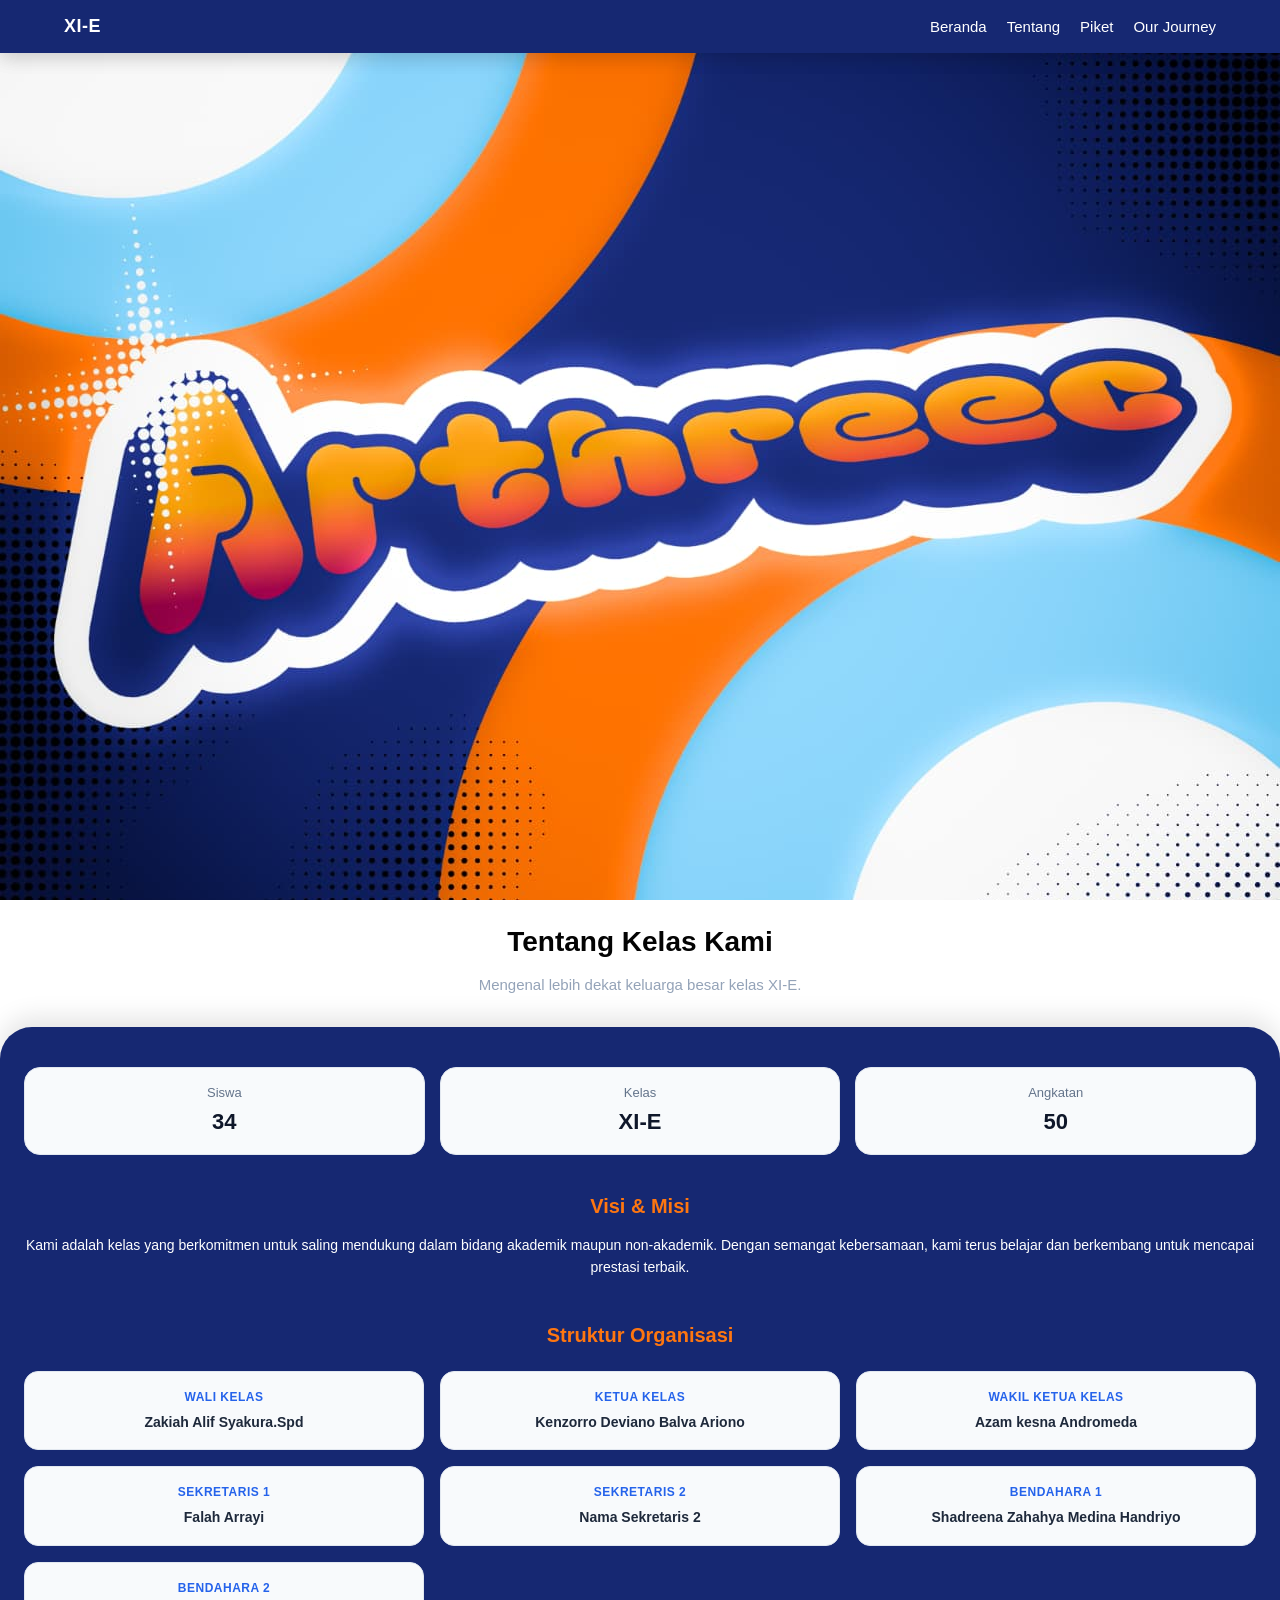
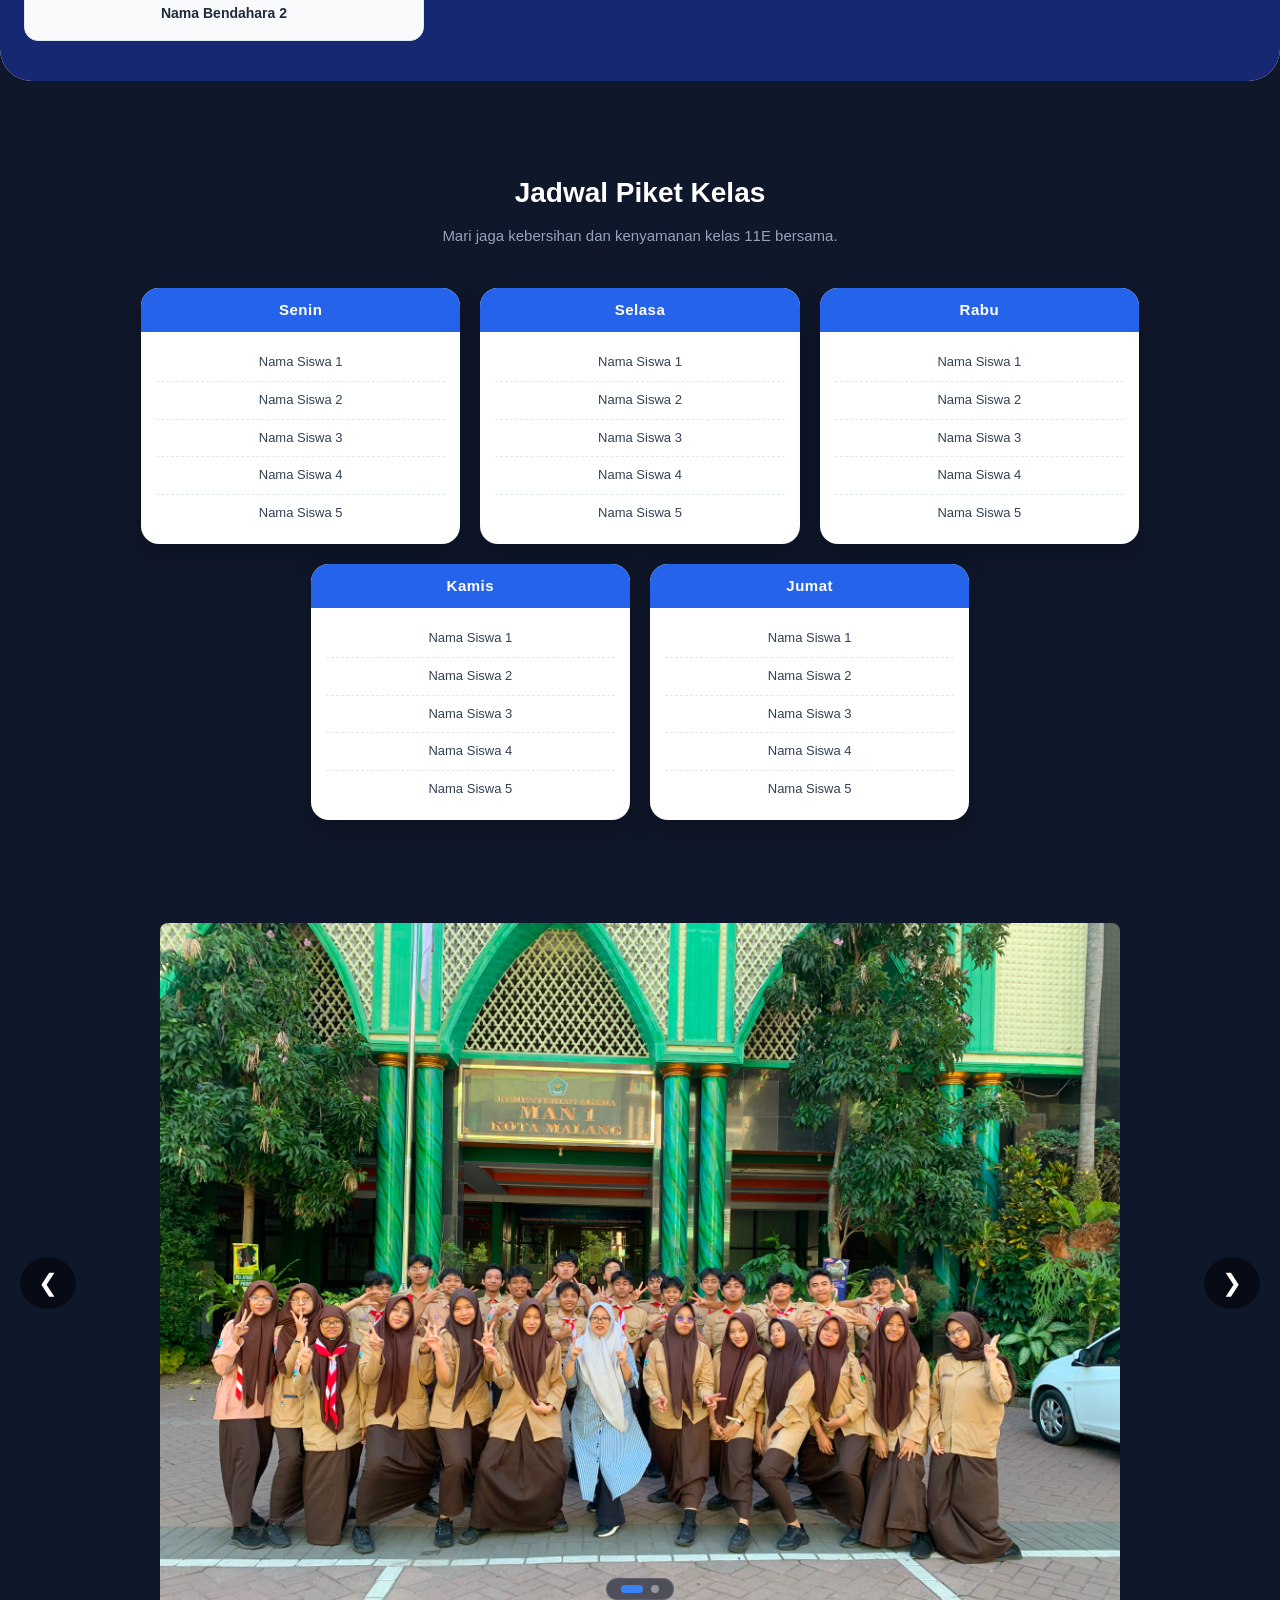
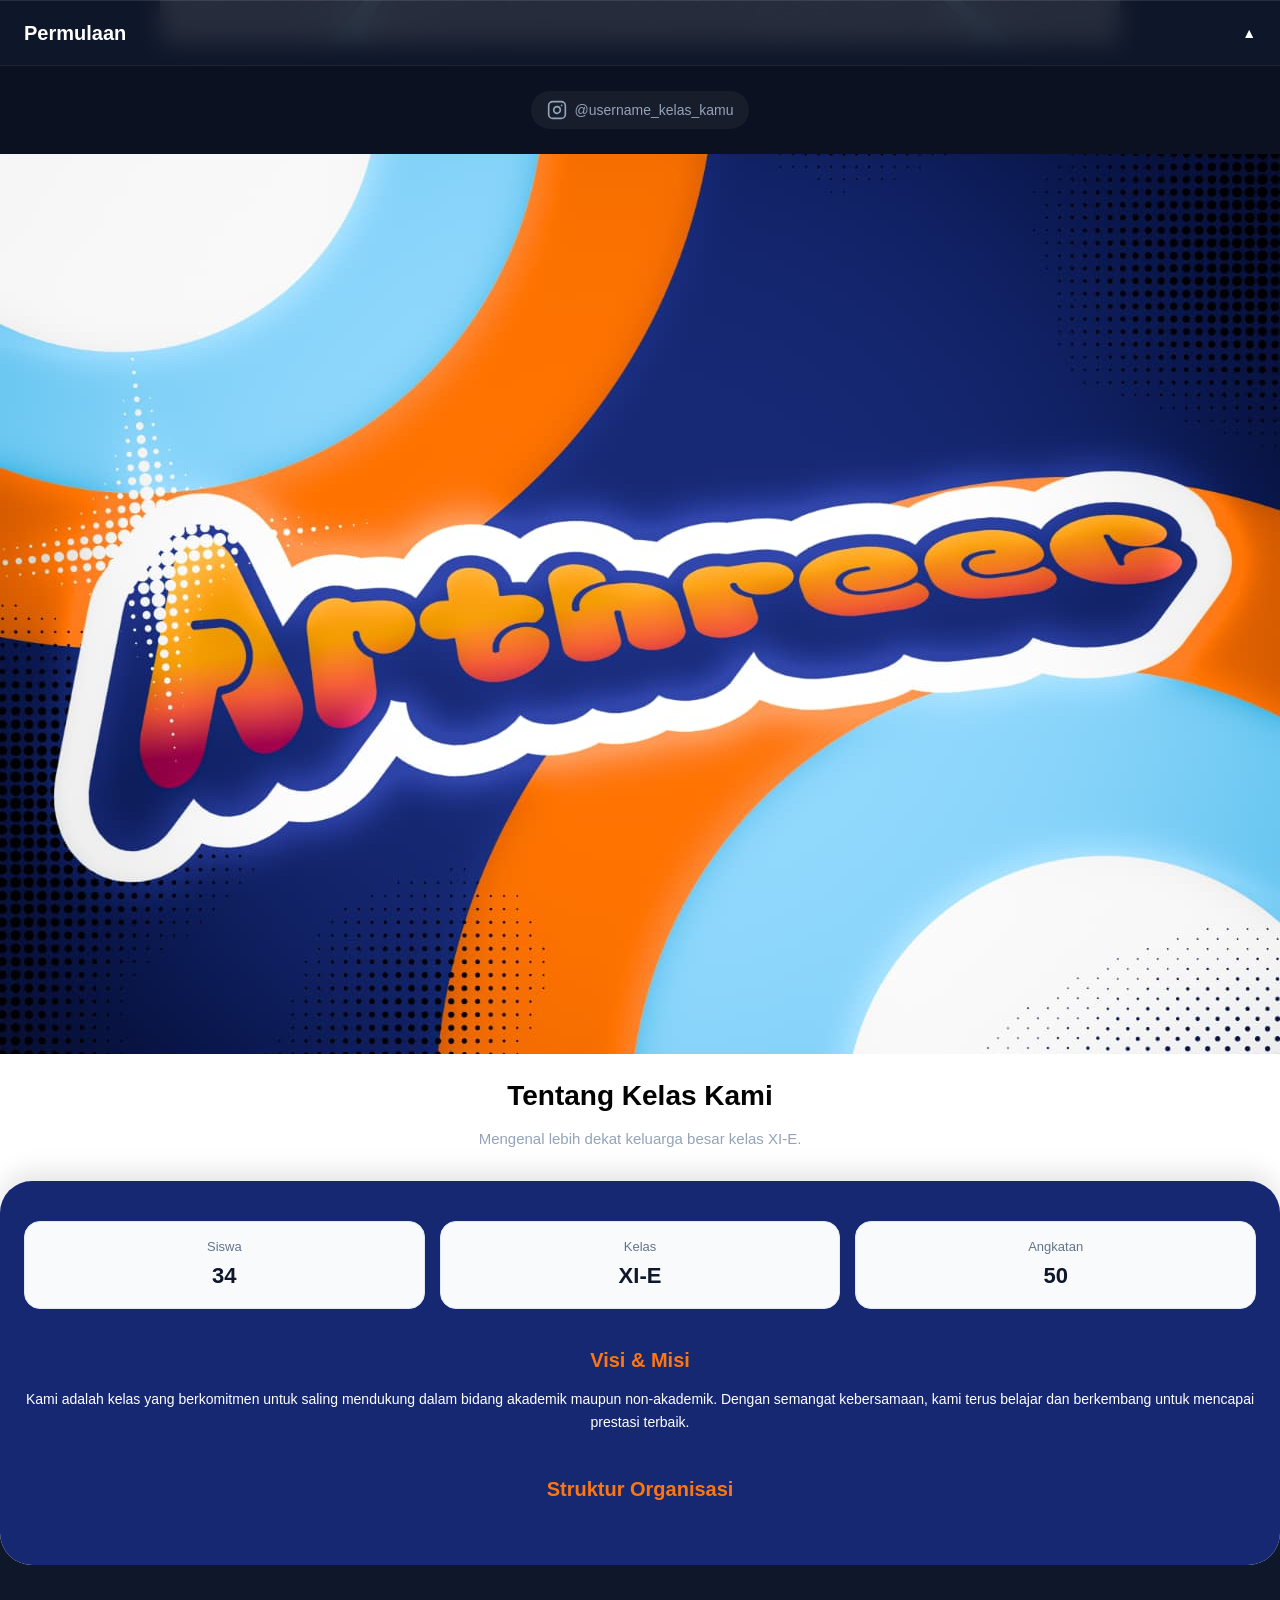
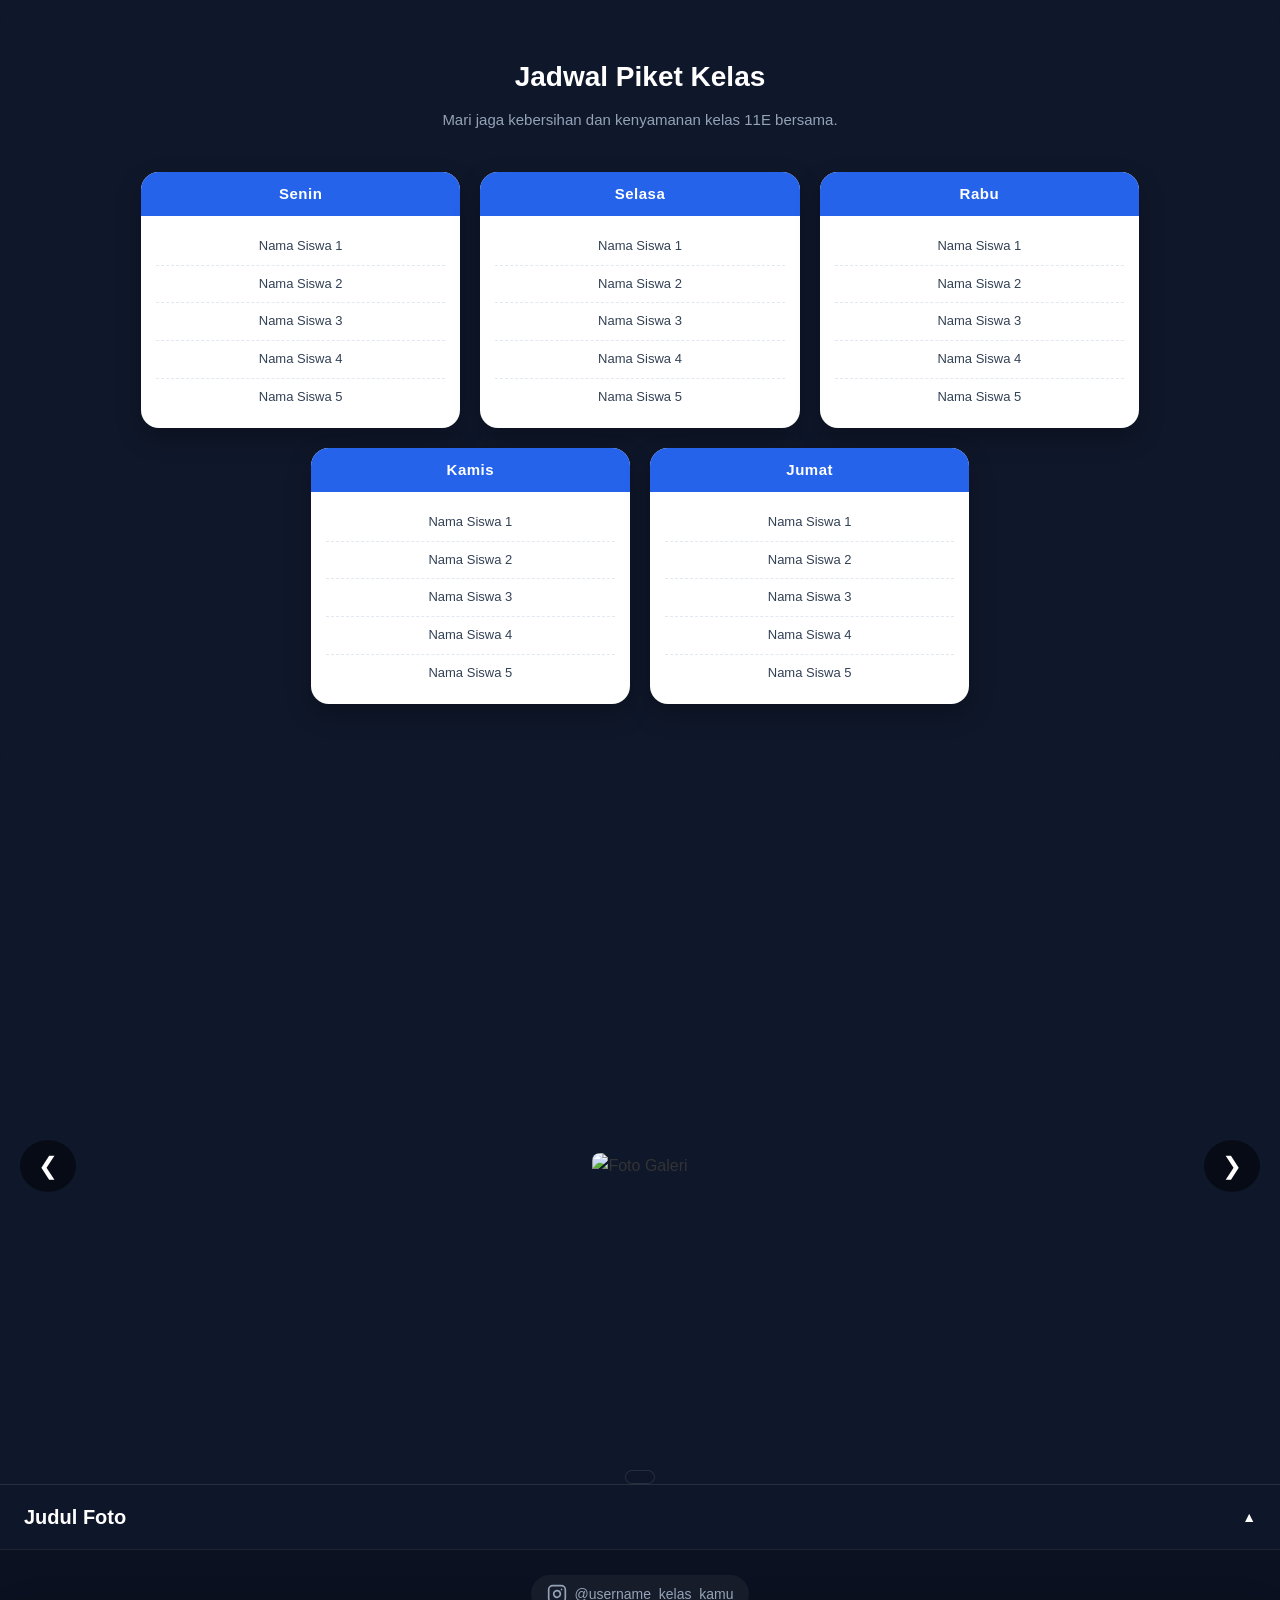
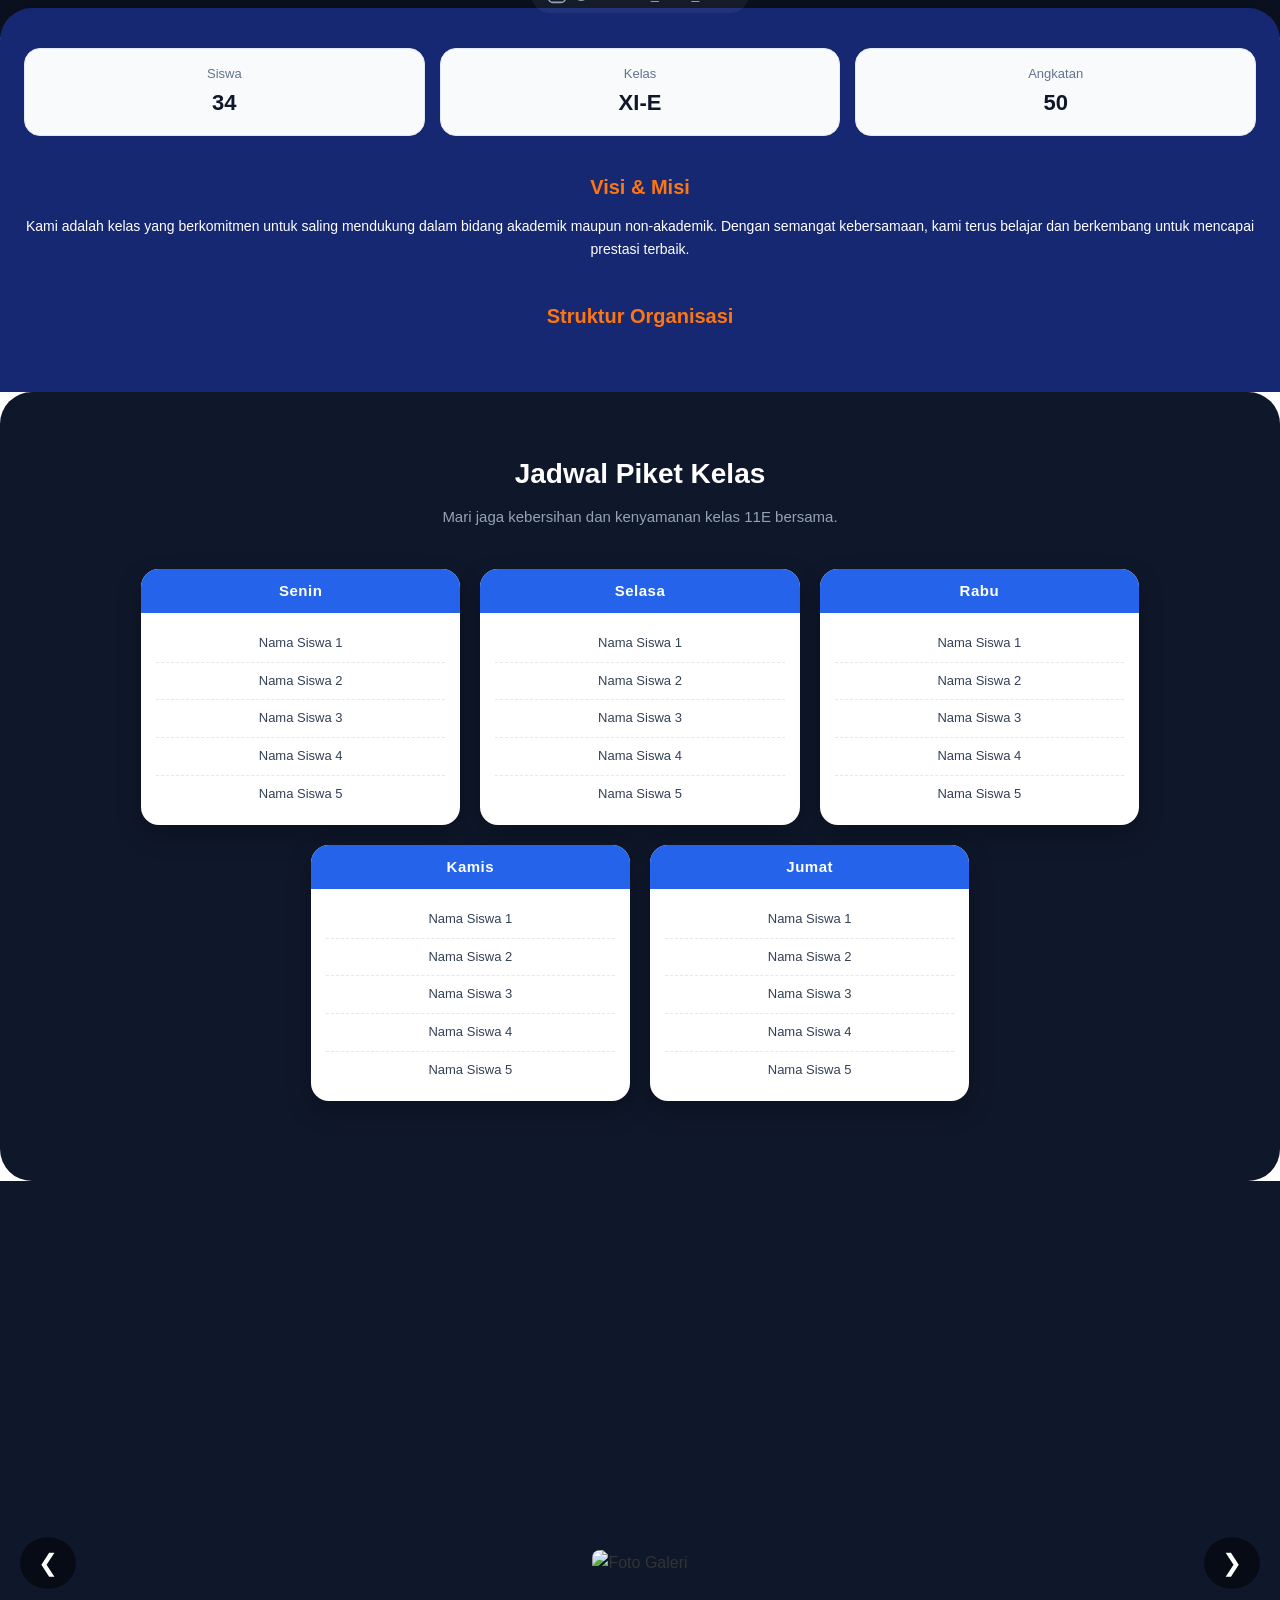
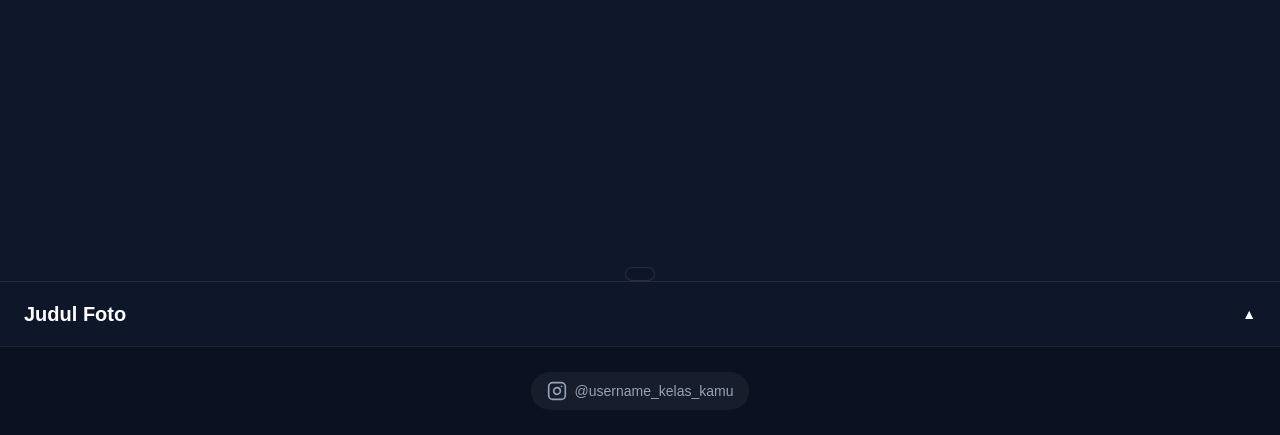
==== commit 465fa3c5: "Refactor HTML structure and add schedule section" ====
--- a/index.html
+++ b/index.html
@@ -40,17 +40,16 @@
     </details>
   </nav>
   
-    <!-- Section 1: Hero / Sampul Brosur -->
+  <!-- Section 1: Hero / Sampul Brosur -->
   <section class="section-hero" id="beranda">
       <div class="hero-bg">
-          <!-- Tambahkan tag gambar khusus untuk HP di sini -->
           <img src="logo11e.jpeg" alt="Foto Kelas XI-E" class="hero-mobile-img">
-
+      </div>
   </section>
 
 
-<!-- GABUNGAN SECTION 2 & 3 DALAM SATU WRAPPER -->
-<section class="section-main-group" id="tentang">
+  <!-- GABUNGAN SECTION 2 & 3 DALAM SATU WRAPPER -->
+  <section class="section-main-group" id="tentang">
   
     <!-- Blok Konten Atas (Eks Section 2) -->
     <div class="group-block block-about">
@@ -96,56 +95,6 @@
             </div>
 
         </div>
-    </div><section class="section-main-group" id="tentang">
-  
-    <!-- Blok Konten Atas (Eks Section 2) -->
-    <div class="group-block block-about">
-        <!-- Layer Latar Belakang -->
-        <div class="about-bg">
-            <div class="bg-content">
-                <h2>Tentang Kelas Kami</h2>
-                <p class="subtitle">Mengenal lebih dekat keluarga besar kelas XI-E.</p>
-            </div>
-        </div>
-
-        <!-- Layer Card Utama (Tentang & Struktur Organisasi) -->
-        <div class="about-overlay-card">
-            <!-- Ringkasan / Kartu Informasi -->
-            <div class="about-grid">
-                <div class="card">
-                    <p>Siswa</p>
-                    <h3>34</h3>
-                </div>
-                <div class="card">
-                    <p>Kelas</p>
-                    <h3>XI-E</h3>
-                </div>
-                <div class="card">
-                    <p>Angkatan</p>
-                    <h3>50</h3>
-                </div>
-            </div>
-
-            <!-- Deskripsi Visi & Misi -->
-            <div class="about-text">
-                <h3>Visi & Misi</h3>
-                <p>
-                    Kami adalah kelas yang berkomitmen untuk saling mendukung dalam bidang akademik maupun non-akademik.
-                    Dengan semangat kebersamaan, kami terus belajar dan berkembang untuk mencapai prestasi terbaik.
-                </p>
-            </div>
-
-            <!-- Bagian Struktur Organisasi (Cukup Wadah Ini Saja!) -->
-            <div class="structure-section">
-                <h3>Struktur Organisasi</h3>
-                <div class="structure-grid"></div> 
-            </div>
-
-        </div>
-    </div>
-                </div>
-            </div>
-        </div>
     </div>
 
     <!-- Blok Konten Bawah (Eks Section 3) -->
@@ -213,11 +162,11 @@
         </div>
     </div>
 
-</section>
-
-
-<!--Our Journey Section-->
-<section id="section-4">
+  </section>
+
+
+  <!-- Our Journey Section -->
+  <section id="section-4">
     <!-- Gambar Galeri Utama -->
     <img id="galleryImg" src="" alt="Foto Galeri">
 
@@ -225,7 +174,7 @@
     <button class="arrow-btn arrow-left" onclick="prevSlide()">&#10094;</button>
     <button class="arrow-btn arrow-right" onclick="nextSlide()">&#10095;</button>
 
-    <!-- TAMBAHAN BARU: Container Titik Indikator -->
+    <!-- Container Titik Indikator -->
     <div class="gallery-dots" id="galleryDots"></div>
 
     <!-- Info Judul dan Deskripsi Melayang -->
@@ -237,7 +186,7 @@
         Deskripsi foto akan muncul di sini...
       </div>
     </div>
-</section>
+  </section>
 
   <!-- FOOTER -->
   <footer class="footer">
@@ -251,6 +200,404 @@
       </a>
   </footer>
 
+  <!-- MODAL POP-UP DETAIL STRUKTUR ORGANISASI -->
+  <div class="modal-overlay" id="memberModal" onclick="closeModalOutside(event)">
+    <div class="modal-content">
+      <button class="modal-close" onclick="closeModal()">&times;</button>
+      <div class="modal-body">
+        <div class="modal-avatar">
+          <img id="modalImg" src="" alt="Foto Anggota">
+        </div>
+        <div>
+          <span class="modal-role" id="modalRole">JABATAN</span>
+          <h3 class="modal-name" id="modalName">Nama Lengkap</h3>
+          <p class="modal-sub" id="modalSub">NIP / NISN</p>
+        </div>
+        <p class="modal-desc" id="modalDesc">
+          Deskripsi tugas atau kata-kata bijak...
+        </p>
+      </div>
+    </div>
+  </div>
+
+  <!-- Panggil JS -->
+  <script src="datagalery11e.js"></script>
+  <script src="11ewebjs.js"></script>
+</body>
+</html>
+<!DOCTYPE html>
+<html lang="id">
+<head>
+  <meta charset="UTF-8">
+  <meta name="viewport" content="width=device-width, initial-scale=1.0">
+  <link rel="stylesheet" href="csstrain11E.css"/>
+  <title>arthree</title>
+</head>
+<body>
+
+  <!-- NAVBAR -->
+  <nav class="navbar">
+    <div class="navbar-logo">
+        <a href="#">
+            <span class="logo-text">XI-E</span>
+        </a>
+    </div>
+
+    <!-- Menu Laptop/Desktop -->
+    <ul class="navbar-menu desktop-menu">
+        <li><a href="#beranda">Beranda</a></li>
+        <li><a href="#tentang">Tentang</a></li>
+        <li><a href="#piket">Piket</a></li>
+        <li><a href="#section-4">Our Journey</a></li>
+    </ul>
+
+    <!-- Menu Hamburger untuk HP -->
+    <details class="mobile-menu-wrapper">
+        <summary class="hamburger-icon">
+            <span></span>
+            <span></span>
+            <span></span>
+        </summary>
+        <ul class="mobile-dropdown">
+            <li><a href="#beranda">Beranda</a></li>
+            <li><a href="#tentang">Tentang</a></li>
+            <li><a href="#piket">Piket</a></li>
+            <li><a href="#section-4">Our Journey</a></li>
+        </ul>
+    </details>
+  </nav>
+  
+  <!-- Section 1: Hero / Sampul Brosur -->
+  <section class="section-hero" id="beranda">
+      <div class="hero-bg">
+          <img src="logo11e.jpeg" alt="Foto Kelas XI-E" class="hero-mobile-img">
+      </div>
+  </section>
+
+
+  <!-- GABUNGAN SECTION 2 & 3 DALAM SATU WRAPPER -->
+  <section class="section-main-group" id="tentang">
+  
+    <!-- Blok Konten Atas (Eks Section 2) -->
+    <div class="group-block block-about">
+        <!-- Layer Latar Belakang -->
+        <div class="about-bg">
+            <div class="bg-content">
+                <h2>Tentang Kelas Kami</h2>
+                <p class="subtitle">Mengenal lebih dekat keluarga besar kelas XI-E.</p>
+            </div>
+        </div>
+
+        <!-- Layer Card Utama (Tentang & Struktur Organisasi) -->
+        <div class="about-overlay-card">
+            <!-- Ringkasan / Kartu Informasi -->
+            <div class="about-grid">
+                <div class="card">
+                    <p>Siswa</p>
+                    <h3>34</h3>
+                </div>
+                <div class="card">
+                    <p>Kelas</p>
+                    <h3>XI-E</h3>
+                </div>
+                <div class="card">
+                    <p>Angkatan</p>
+                    <h3>50</h3>
+                </div>
+            </div>
+
+            <!-- Deskripsi Visi & Misi -->
+            <div class="about-text">
+                <h3>Visi & Misi</h3>
+                <p>
+                    Kami adalah kelas yang berkomitmen untuk saling mendukung dalam bidang akademik maupun non-akademik.
+                    Dengan semangat kebersamaan, kami terus belajar dan berkembang untuk mencapai prestasi terbaik.
+                </p>
+            </div>
+
+            <!-- Bagian Struktur Organisasi (Cukup Wadah Ini Saja!) -->
+            <div class="structure-section">
+                <h3>Struktur Organisasi</h3>
+                <div class="structure-grid"></div> 
+            </div>
+
+        </div>
+    </div>
+
+    <!-- Blok Konten Bawah (Eks Section 3) -->
+    <div class="group-block block-schedule" id="piket">
+        <div class="schedule-header">
+            <h2>Jadwal Piket Kelas</h2>
+            <p class="subtitle">Mari jaga kebersihan dan kenyamanan kelas 11E bersama.</p>
+        </div>
+
+        <div class="piket-grid">
+            <div class="piket-card">
+                <div class="piket-header">Senin</div>
+                <ul class="piket-list">
+                    <li>Nama Siswa 1</li>
+                    <li>Nama Siswa 2</li>
+                    <li>Nama Siswa 3</li>
+                    <li>Nama Siswa 4</li>
+                    <li>Nama Siswa 5</li>
+                </ul>
+            </div>
+
+            <div class="piket-card">
+                <div class="piket-header">Selasa</div>
+                <ul class="piket-list">
+                    <li>Nama Siswa 1</li>
+                    <li>Nama Siswa 2</li>
+                    <li>Nama Siswa 3</li>
+                    <li>Nama Siswa 4</li>
+                    <li>Nama Siswa 5</li>
+                </ul>
+            </div>
+
+            <div class="piket-card">
+                <div class="piket-header">Rabu</div>
+                <ul class="piket-list">
+                    <li>Nama Siswa 1</li>
+                    <li>Nama Siswa 2</li>
+                    <li>Nama Siswa 3</li>
+                    <li>Nama Siswa 4</li>
+                    <li>Nama Siswa 5</li>
+                </ul>
+            </div>
+
+            <div class="piket-card">
+                <div class="piket-header">Kamis</div>
+                <ul class="piket-list">
+                    <li>Nama Siswa 1</li>
+                    <li>Nama Siswa 2</li>
+                    <li>Nama Siswa 3</li>
+                    <li>Nama Siswa 4</li>
+                    <li>Nama Siswa 5</li>
+                </ul>
+            </div>
+
+            <div class="piket-card">
+                <div class="piket-header">Jumat</div>
+                <ul class="piket-list">
+                    <li>Nama Siswa 1</li>
+                    <li>Nama Siswa 2</li>
+                    <li>Nama Siswa 3</li>
+                    <li>Nama Siswa 4</li>
+                    <li>Nama Siswa 5</li>
+                </ul>
+            </div>
+        </div>
+    </div>
+
+  </section>
+
+
+  <!-- Our Journey Section -->
+  <section id="section-4">
+    <!-- Gambar Galeri Utama -->
+    <img id="galleryImg" src="" alt="Foto Galeri">
+
+    <!-- Tombol Panah -->
+    <button class="arrow-btn arrow-left" onclick="prevSlide()">&#10094;</button>
+    <button class="arrow-btn arrow-right" onclick="nextSlide()">&#10095;</button>
+
+    <!-- Container Titik Indikator -->
+    <div class="gallery-dots" id="galleryDots"></div>
+
+    <!-- Info Judul dan Deskripsi Melayang -->
+    <div class="info-container" id="infoContainer">
+      <div class="photo-title" onclick="toggleDesc()" id="photoTitle">
+        Judul Foto
+      </div>
+      <div class="photo-desc" id="photoDesc">
+        Deskripsi foto akan muncul di sini...
+      </div>
+    </div>
+  </section>
+
+  <!-- FOOTER -->
+  <footer class="footer">
+      <a href="https://instagram.com/username_kelas_kamu" target="_blank" class="footer-ig-link">
+          <svg xmlns="http://www.w3.org/2000/svg" width="20" height="20" viewBox="0 0 24 24" fill="none" stroke="currentColor" stroke-width="2" stroke-linecap="round" stroke-linejoin="round">
+              <rect x="2" y="2" width="20" height="20" rx="5" ry="5"></rect>
+              <path d="M16 11.37A4 4 0 1 1 12.63 8 4 4 0 0 1 16 11.37z"></path>
+              <line x1="17.5" y1="6.5" x2="17.51" y2="6.5"></line>
+          </svg>
+          <span>@username_kelas_kamu</span>
+      </a>
+  </footer>
+
+  <!-- MODAL POP-UP DETAIL STRUKTUR ORGANISASI -->
+  <div class="modal-overlay" id="memberModal" onclick="closeModalOutside(event)">
+    <div class="modal-content">
+      <button class="modal-close" onclick="closeModal()">&times;</button>
+      <div class="modal-body">
+        <div class="modal-avatar">
+          <img id="modalImg" src="" alt="Foto Anggota">
+        </div>
+        <div>
+          <span class="modal-role" id="modalRole">JABATAN</span>
+          <h3 class="modal-name" id="modalName">Nama Lengkap</h3>
+          <p class="modal-sub" id="modalSub">NIP / NISN</p>
+        </div>
+        <p class="modal-desc" id="modalDesc">
+          Deskripsi tugas atau kata-kata bijak...
+        </p>
+      </div>
+    </div>
+  </div>
+
+  <!-- Panggil JS -->
+  <script src="datagalery11e.js"></script>
+  <script src="11ewebjs.js"></script>
+</body>
+</html>
+            </div>
+        </div>
+
+        <!-- Layer Card Utama (Tentang & Struktur Organisasi) -->
+        <div class="about-overlay-card">
+            <!-- Ringkasan / Kartu Informasi -->
+            <div class="about-grid">
+                <div class="card">
+                    <p>Siswa</p>
+                    <h3>34</h3>
+                </div>
+                <div class="card">
+                    <p>Kelas</p>
+                    <h3>XI-E</h3>
+                </div>
+                <div class="card">
+                    <p>Angkatan</p>
+                    <h3>50</h3>
+                </div>
+            </div>
+
+            <!-- Deskripsi Visi & Misi -->
+            <div class="about-text">
+                <h3>Visi & Misi</h3>
+                <p>
+                    Kami adalah kelas yang berkomitmen untuk saling mendukung dalam bidang akademik maupun non-akademik.
+                    Dengan semangat kebersamaan, kami terus belajar dan berkembang untuk mencapai prestasi terbaik.
+                </p>
+            </div>
+
+            <!-- Bagian Struktur Organisasi (Cukup Wadah Ini Saja!) -->
+            <div class="structure-section">
+                <h3>Struktur Organisasi</h3>
+                <div class="structure-grid"></div> 
+            </div>
+
+        </div>
+    </div>
+                </div>
+            </div>
+        </div>
+    </div>
+
+    <!-- Blok Konten Bawah (Eks Section 3) -->
+    <div class="group-block block-schedule" id="piket">
+        <div class="schedule-header">
+            <h2>Jadwal Piket Kelas</h2>
+            <p class="subtitle">Mari jaga kebersihan dan kenyamanan kelas 11E bersama.</p>
+        </div>
+
+        <div class="piket-grid">
+            <div class="piket-card">
+                <div class="piket-header">Senin</div>
+                <ul class="piket-list">
+                    <li>Nama Siswa 1</li>
+                    <li>Nama Siswa 2</li>
+                    <li>Nama Siswa 3</li>
+                    <li>Nama Siswa 4</li>
+                    <li>Nama Siswa 5</li>
+                </ul>
+            </div>
+
+            <div class="piket-card">
+                <div class="piket-header">Selasa</div>
+                <ul class="piket-list">
+                    <li>Nama Siswa 1</li>
+                    <li>Nama Siswa 2</li>
+                    <li>Nama Siswa 3</li>
+                    <li>Nama Siswa 4</li>
+                    <li>Nama Siswa 5</li>
+                </ul>
+            </div>
+
+            <div class="piket-card">
+                <div class="piket-header">Rabu</div>
+                <ul class="piket-list">
+                    <li>Nama Siswa 1</li>
+                    <li>Nama Siswa 2</li>
+                    <li>Nama Siswa 3</li>
+                    <li>Nama Siswa 4</li>
+                    <li>Nama Siswa 5</li>
+                </ul>
+            </div>
+
+            <div class="piket-card">
+                <div class="piket-header">Kamis</div>
+                <ul class="piket-list">
+                    <li>Nama Siswa 1</li>
+                    <li>Nama Siswa 2</li>
+                    <li>Nama Siswa 3</li>
+                    <li>Nama Siswa 4</li>
+                    <li>Nama Siswa 5</li>
+                </ul>
+            </div>
+
+            <div class="piket-card">
+                <div class="piket-header">Jumat</div>
+                <ul class="piket-list">
+                    <li>Nama Siswa 1</li>
+                    <li>Nama Siswa 2</li>
+                    <li>Nama Siswa 3</li>
+                    <li>Nama Siswa 4</li>
+                    <li>Nama Siswa 5</li>
+                </ul>
+            </div>
+        </div>
+    </div>
+
+</section>
+
+
+<!--Our Journey Section-->
+<section id="section-4">
+    <!-- Gambar Galeri Utama -->
+    <img id="galleryImg" src="" alt="Foto Galeri">
+
+    <!-- Tombol Panah -->
+    <button class="arrow-btn arrow-left" onclick="prevSlide()">&#10094;</button>
+    <button class="arrow-btn arrow-right" onclick="nextSlide()">&#10095;</button>
+
+    <!-- TAMBAHAN BARU: Container Titik Indikator -->
+    <div class="gallery-dots" id="galleryDots"></div>
+
+    <!-- Info Judul dan Deskripsi Melayang -->
+    <div class="info-container" id="infoContainer">
+      <div class="photo-title" onclick="toggleDesc()" id="photoTitle">
+        Judul Foto
+      </div>
+      <div class="photo-desc" id="photoDesc">
+        Deskripsi foto akan muncul di sini...
+      </div>
+    </div>
+</section>
+
+  <!-- FOOTER -->
+  <footer class="footer">
+      <a href="https://instagram.com/username_kelas_kamu" target="_blank" class="footer-ig-link">
+          <svg xmlns="http://www.w3.org/2000/svg" width="20" height="20" viewBox="0 0 24 24" fill="none" stroke="currentColor" stroke-width="2" stroke-linecap="round" stroke-linejoin="round">
+              <rect x="2" y="2" width="20" height="20" rx="5" ry="5"></rect>
+              <path d="M16 11.37A4 4 0 1 1 12.63 8 4 4 0 0 1 16 11.37z"></path>
+              <line x1="17.5" y1="6.5" x2="17.51" y2="6.5"></line>
+          </svg>
+          <span>@username_kelas_kamu</span>
+      </a>
+  </footer>
+
 <!-- MODAL POP-UP DETAIL STRUKTUR ORGANISASI -->
 <div class="modal-overlay" id="memberModal" onclick="closeModalOutside(event)">
   <div class="modal-content">
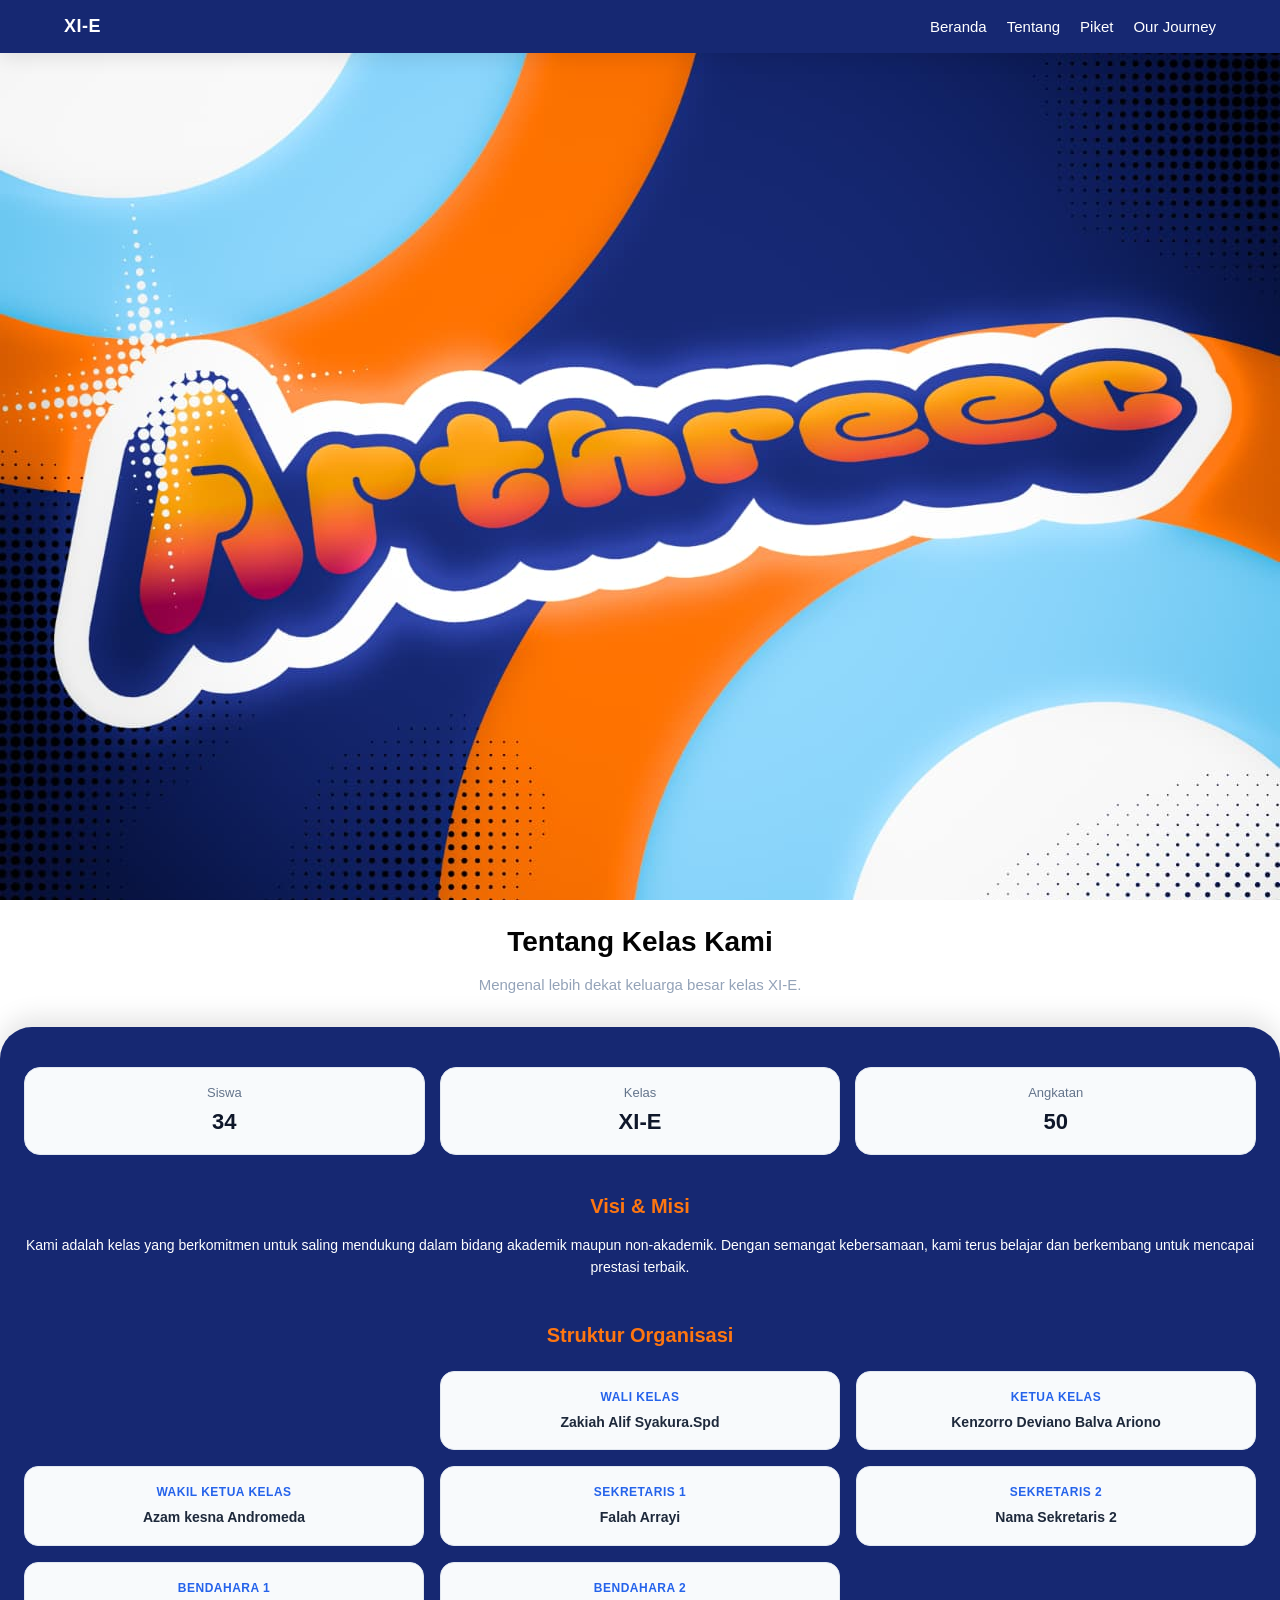
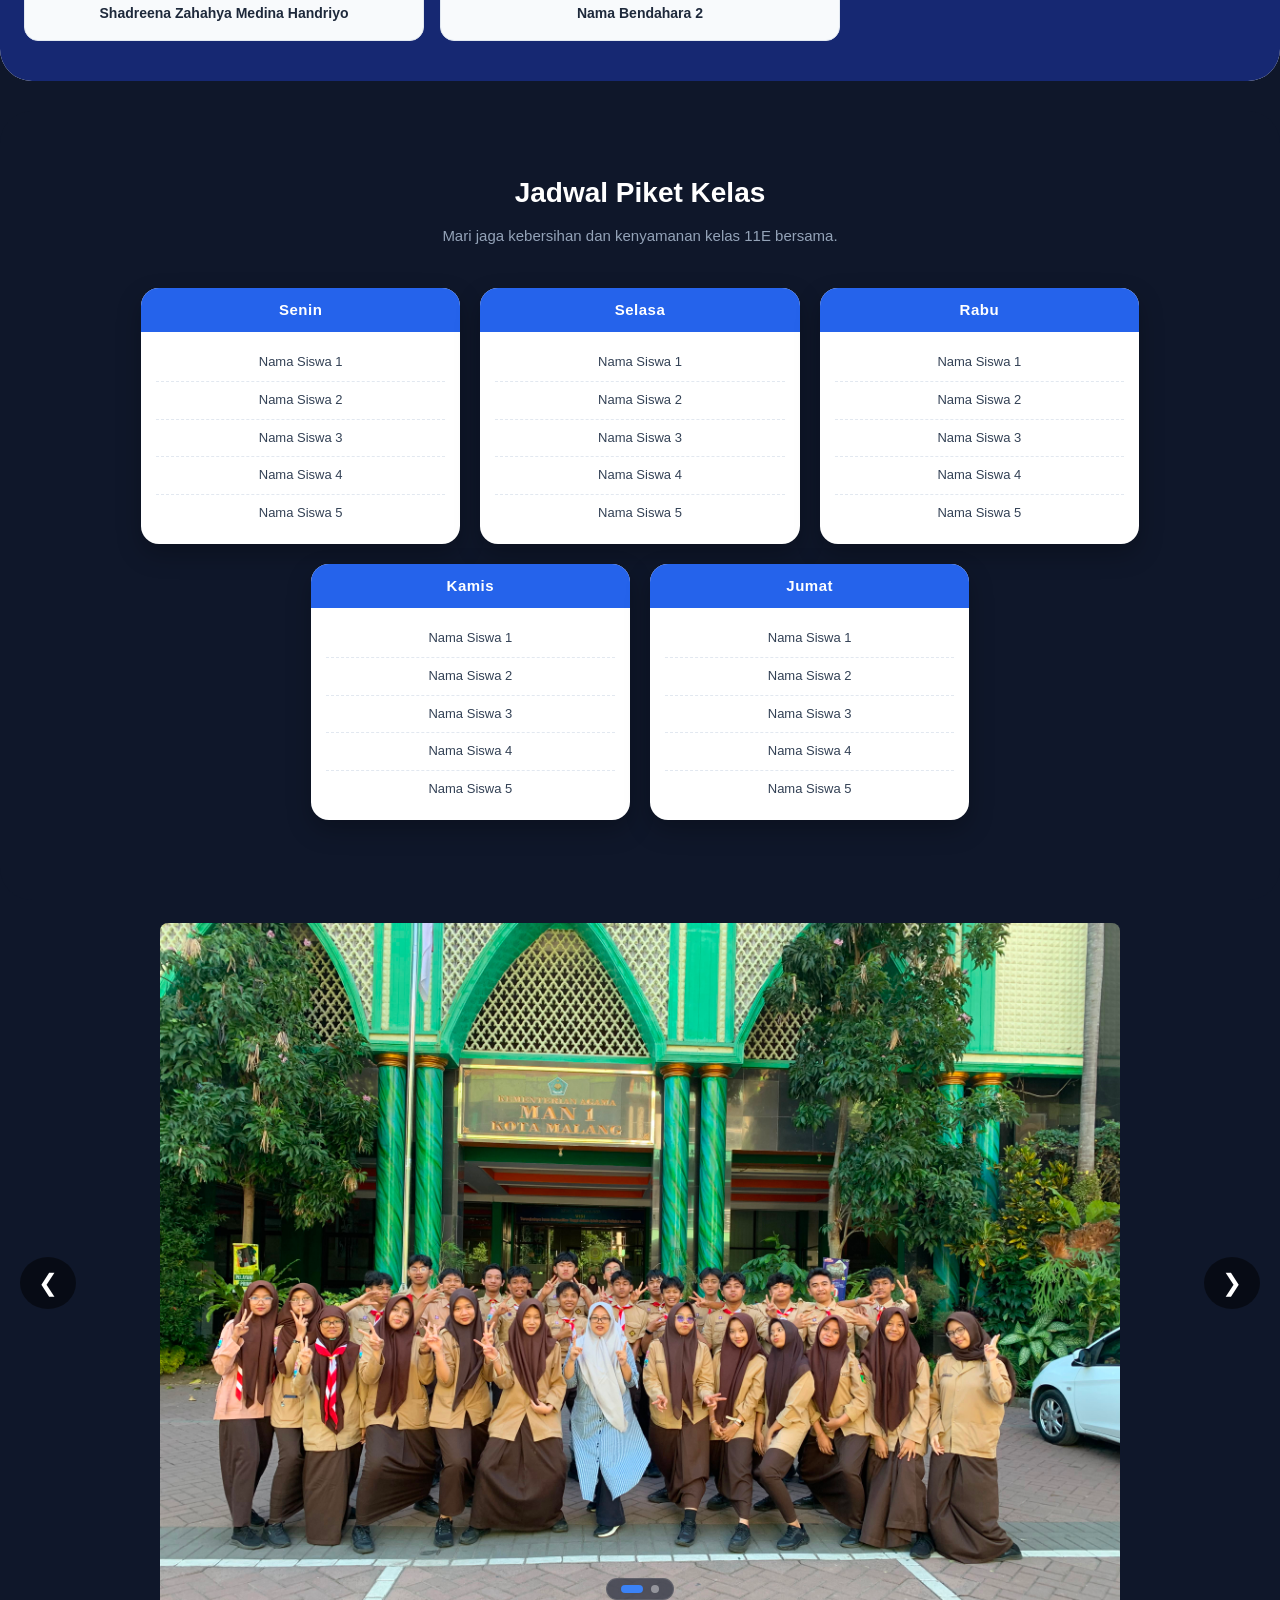
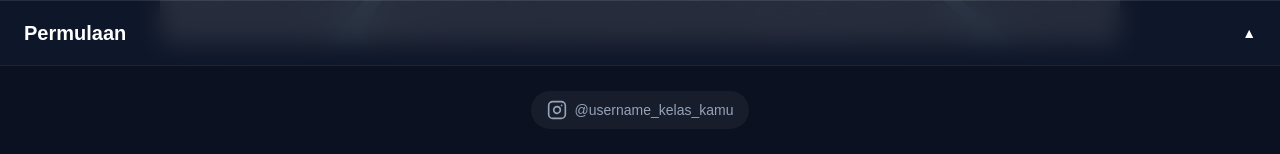
==== commit fed26812: "Refactor index.html to new layout structure Removed the entire HTML structure and replaced it with a" ====
--- a/index.html
+++ b/index.html
@@ -225,402 +225,3 @@
   <script src="11ewebjs.js"></script>
 </body>
 </html>
-<!DOCTYPE html>
-<html lang="id">
-<head>
-  <meta charset="UTF-8">
-  <meta name="viewport" content="width=device-width, initial-scale=1.0">
-  <link rel="stylesheet" href="csstrain11E.css"/>
-  <title>arthree</title>
-</head>
-<body>
-
-  <!-- NAVBAR -->
-  <nav class="navbar">
-    <div class="navbar-logo">
-        <a href="#">
-            <span class="logo-text">XI-E</span>
-        </a>
-    </div>
-
-    <!-- Menu Laptop/Desktop -->
-    <ul class="navbar-menu desktop-menu">
-        <li><a href="#beranda">Beranda</a></li>
-        <li><a href="#tentang">Tentang</a></li>
-        <li><a href="#piket">Piket</a></li>
-        <li><a href="#section-4">Our Journey</a></li>
-    </ul>
-
-    <!-- Menu Hamburger untuk HP -->
-    <details class="mobile-menu-wrapper">
-        <summary class="hamburger-icon">
-            <span></span>
-            <span></span>
-            <span></span>
-        </summary>
-        <ul class="mobile-dropdown">
-            <li><a href="#beranda">Beranda</a></li>
-            <li><a href="#tentang">Tentang</a></li>
-            <li><a href="#piket">Piket</a></li>
-            <li><a href="#section-4">Our Journey</a></li>
-        </ul>
-    </details>
-  </nav>
-  
-  <!-- Section 1: Hero / Sampul Brosur -->
-  <section class="section-hero" id="beranda">
-      <div class="hero-bg">
-          <img src="logo11e.jpeg" alt="Foto Kelas XI-E" class="hero-mobile-img">
-      </div>
-  </section>
-
-
-  <!-- GABUNGAN SECTION 2 & 3 DALAM SATU WRAPPER -->
-  <section class="section-main-group" id="tentang">
-  
-    <!-- Blok Konten Atas (Eks Section 2) -->
-    <div class="group-block block-about">
-        <!-- Layer Latar Belakang -->
-        <div class="about-bg">
-            <div class="bg-content">
-                <h2>Tentang Kelas Kami</h2>
-                <p class="subtitle">Mengenal lebih dekat keluarga besar kelas XI-E.</p>
-            </div>
-        </div>
-
-        <!-- Layer Card Utama (Tentang & Struktur Organisasi) -->
-        <div class="about-overlay-card">
-            <!-- Ringkasan / Kartu Informasi -->
-            <div class="about-grid">
-                <div class="card">
-                    <p>Siswa</p>
-                    <h3>34</h3>
-                </div>
-                <div class="card">
-                    <p>Kelas</p>
-                    <h3>XI-E</h3>
-                </div>
-                <div class="card">
-                    <p>Angkatan</p>
-                    <h3>50</h3>
-                </div>
-            </div>
-
-            <!-- Deskripsi Visi & Misi -->
-            <div class="about-text">
-                <h3>Visi & Misi</h3>
-                <p>
-                    Kami adalah kelas yang berkomitmen untuk saling mendukung dalam bidang akademik maupun non-akademik.
-                    Dengan semangat kebersamaan, kami terus belajar dan berkembang untuk mencapai prestasi terbaik.
-                </p>
-            </div>
-
-            <!-- Bagian Struktur Organisasi (Cukup Wadah Ini Saja!) -->
-            <div class="structure-section">
-                <h3>Struktur Organisasi</h3>
-                <div class="structure-grid"></div> 
-            </div>
-
-        </div>
-    </div>
-
-    <!-- Blok Konten Bawah (Eks Section 3) -->
-    <div class="group-block block-schedule" id="piket">
-        <div class="schedule-header">
-            <h2>Jadwal Piket Kelas</h2>
-            <p class="subtitle">Mari jaga kebersihan dan kenyamanan kelas 11E bersama.</p>
-        </div>
-
-        <div class="piket-grid">
-            <div class="piket-card">
-                <div class="piket-header">Senin</div>
-                <ul class="piket-list">
-                    <li>Nama Siswa 1</li>
-                    <li>Nama Siswa 2</li>
-                    <li>Nama Siswa 3</li>
-                    <li>Nama Siswa 4</li>
-                    <li>Nama Siswa 5</li>
-                </ul>
-            </div>
-
-            <div class="piket-card">
-                <div class="piket-header">Selasa</div>
-                <ul class="piket-list">
-                    <li>Nama Siswa 1</li>
-                    <li>Nama Siswa 2</li>
-                    <li>Nama Siswa 3</li>
-                    <li>Nama Siswa 4</li>
-                    <li>Nama Siswa 5</li>
-                </ul>
-            </div>
-
-            <div class="piket-card">
-                <div class="piket-header">Rabu</div>
-                <ul class="piket-list">
-                    <li>Nama Siswa 1</li>
-                    <li>Nama Siswa 2</li>
-                    <li>Nama Siswa 3</li>
-                    <li>Nama Siswa 4</li>
-                    <li>Nama Siswa 5</li>
-                </ul>
-            </div>
-
-            <div class="piket-card">
-                <div class="piket-header">Kamis</div>
-                <ul class="piket-list">
-                    <li>Nama Siswa 1</li>
-                    <li>Nama Siswa 2</li>
-                    <li>Nama Siswa 3</li>
-                    <li>Nama Siswa 4</li>
-                    <li>Nama Siswa 5</li>
-                </ul>
-            </div>
-
-            <div class="piket-card">
-                <div class="piket-header">Jumat</div>
-                <ul class="piket-list">
-                    <li>Nama Siswa 1</li>
-                    <li>Nama Siswa 2</li>
-                    <li>Nama Siswa 3</li>
-                    <li>Nama Siswa 4</li>
-                    <li>Nama Siswa 5</li>
-                </ul>
-            </div>
-        </div>
-    </div>
-
-  </section>
-
-
-  <!-- Our Journey Section -->
-  <section id="section-4">
-    <!-- Gambar Galeri Utama -->
-    <img id="galleryImg" src="" alt="Foto Galeri">
-
-    <!-- Tombol Panah -->
-    <button class="arrow-btn arrow-left" onclick="prevSlide()">&#10094;</button>
-    <button class="arrow-btn arrow-right" onclick="nextSlide()">&#10095;</button>
-
-    <!-- Container Titik Indikator -->
-    <div class="gallery-dots" id="galleryDots"></div>
-
-    <!-- Info Judul dan Deskripsi Melayang -->
-    <div class="info-container" id="infoContainer">
-      <div class="photo-title" onclick="toggleDesc()" id="photoTitle">
-        Judul Foto
-      </div>
-      <div class="photo-desc" id="photoDesc">
-        Deskripsi foto akan muncul di sini...
-      </div>
-    </div>
-  </section>
-
-  <!-- FOOTER -->
-  <footer class="footer">
-      <a href="https://instagram.com/username_kelas_kamu" target="_blank" class="footer-ig-link">
-          <svg xmlns="http://www.w3.org/2000/svg" width="20" height="20" viewBox="0 0 24 24" fill="none" stroke="currentColor" stroke-width="2" stroke-linecap="round" stroke-linejoin="round">
-              <rect x="2" y="2" width="20" height="20" rx="5" ry="5"></rect>
-              <path d="M16 11.37A4 4 0 1 1 12.63 8 4 4 0 0 1 16 11.37z"></path>
-              <line x1="17.5" y1="6.5" x2="17.51" y2="6.5"></line>
-          </svg>
-          <span>@username_kelas_kamu</span>
-      </a>
-  </footer>
-
-  <!-- MODAL POP-UP DETAIL STRUKTUR ORGANISASI -->
-  <div class="modal-overlay" id="memberModal" onclick="closeModalOutside(event)">
-    <div class="modal-content">
-      <button class="modal-close" onclick="closeModal()">&times;</button>
-      <div class="modal-body">
-        <div class="modal-avatar">
-          <img id="modalImg" src="" alt="Foto Anggota">
-        </div>
-        <div>
-          <span class="modal-role" id="modalRole">JABATAN</span>
-          <h3 class="modal-name" id="modalName">Nama Lengkap</h3>
-          <p class="modal-sub" id="modalSub">NIP / NISN</p>
-        </div>
-        <p class="modal-desc" id="modalDesc">
-          Deskripsi tugas atau kata-kata bijak...
-        </p>
-      </div>
-    </div>
-  </div>
-
-  <!-- Panggil JS -->
-  <script src="datagalery11e.js"></script>
-  <script src="11ewebjs.js"></script>
-</body>
-</html>
-            </div>
-        </div>
-
-        <!-- Layer Card Utama (Tentang & Struktur Organisasi) -->
-        <div class="about-overlay-card">
-            <!-- Ringkasan / Kartu Informasi -->
-            <div class="about-grid">
-                <div class="card">
-                    <p>Siswa</p>
-                    <h3>34</h3>
-                </div>
-                <div class="card">
-                    <p>Kelas</p>
-                    <h3>XI-E</h3>
-                </div>
-                <div class="card">
-                    <p>Angkatan</p>
-                    <h3>50</h3>
-                </div>
-            </div>
-
-            <!-- Deskripsi Visi & Misi -->
-            <div class="about-text">
-                <h3>Visi & Misi</h3>
-                <p>
-                    Kami adalah kelas yang berkomitmen untuk saling mendukung dalam bidang akademik maupun non-akademik.
-                    Dengan semangat kebersamaan, kami terus belajar dan berkembang untuk mencapai prestasi terbaik.
-                </p>
-            </div>
-
-            <!-- Bagian Struktur Organisasi (Cukup Wadah Ini Saja!) -->
-            <div class="structure-section">
-                <h3>Struktur Organisasi</h3>
-                <div class="structure-grid"></div> 
-            </div>
-
-        </div>
-    </div>
-                </div>
-            </div>
-        </div>
-    </div>
-
-    <!-- Blok Konten Bawah (Eks Section 3) -->
-    <div class="group-block block-schedule" id="piket">
-        <div class="schedule-header">
-            <h2>Jadwal Piket Kelas</h2>
-            <p class="subtitle">Mari jaga kebersihan dan kenyamanan kelas 11E bersama.</p>
-        </div>
-
-        <div class="piket-grid">
-            <div class="piket-card">
-                <div class="piket-header">Senin</div>
-                <ul class="piket-list">
-                    <li>Nama Siswa 1</li>
-                    <li>Nama Siswa 2</li>
-                    <li>Nama Siswa 3</li>
-                    <li>Nama Siswa 4</li>
-                    <li>Nama Siswa 5</li>
-                </ul>
-            </div>
-
-            <div class="piket-card">
-                <div class="piket-header">Selasa</div>
-                <ul class="piket-list">
-                    <li>Nama Siswa 1</li>
-                    <li>Nama Siswa 2</li>
-                    <li>Nama Siswa 3</li>
-                    <li>Nama Siswa 4</li>
-                    <li>Nama Siswa 5</li>
-                </ul>
-            </div>
-
-            <div class="piket-card">
-                <div class="piket-header">Rabu</div>
-                <ul class="piket-list">
-                    <li>Nama Siswa 1</li>
-                    <li>Nama Siswa 2</li>
-                    <li>Nama Siswa 3</li>
-                    <li>Nama Siswa 4</li>
-                    <li>Nama Siswa 5</li>
-                </ul>
-            </div>
-
-            <div class="piket-card">
-                <div class="piket-header">Kamis</div>
-                <ul class="piket-list">
-                    <li>Nama Siswa 1</li>
-                    <li>Nama Siswa 2</li>
-                    <li>Nama Siswa 3</li>
-                    <li>Nama Siswa 4</li>
-                    <li>Nama Siswa 5</li>
-                </ul>
-            </div>
-
-            <div class="piket-card">
-                <div class="piket-header">Jumat</div>
-                <ul class="piket-list">
-                    <li>Nama Siswa 1</li>
-                    <li>Nama Siswa 2</li>
-                    <li>Nama Siswa 3</li>
-                    <li>Nama Siswa 4</li>
-                    <li>Nama Siswa 5</li>
-                </ul>
-            </div>
-        </div>
-    </div>
-
-</section>
-
-
-<!--Our Journey Section-->
-<section id="section-4">
-    <!-- Gambar Galeri Utama -->
-    <img id="galleryImg" src="" alt="Foto Galeri">
-
-    <!-- Tombol Panah -->
-    <button class="arrow-btn arrow-left" onclick="prevSlide()">&#10094;</button>
-    <button class="arrow-btn arrow-right" onclick="nextSlide()">&#10095;</button>
-
-    <!-- TAMBAHAN BARU: Container Titik Indikator -->
-    <div class="gallery-dots" id="galleryDots"></div>
-
-    <!-- Info Judul dan Deskripsi Melayang -->
-    <div class="info-container" id="infoContainer">
-      <div class="photo-title" onclick="toggleDesc()" id="photoTitle">
-        Judul Foto
-      </div>
-      <div class="photo-desc" id="photoDesc">
-        Deskripsi foto akan muncul di sini...
-      </div>
-    </div>
-</section>
-
-  <!-- FOOTER -->
-  <footer class="footer">
-      <a href="https://instagram.com/username_kelas_kamu" target="_blank" class="footer-ig-link">
-          <svg xmlns="http://www.w3.org/2000/svg" width="20" height="20" viewBox="0 0 24 24" fill="none" stroke="currentColor" stroke-width="2" stroke-linecap="round" stroke-linejoin="round">
-              <rect x="2" y="2" width="20" height="20" rx="5" ry="5"></rect>
-              <path d="M16 11.37A4 4 0 1 1 12.63 8 4 4 0 0 1 16 11.37z"></path>
-              <line x1="17.5" y1="6.5" x2="17.51" y2="6.5"></line>
-          </svg>
-          <span>@username_kelas_kamu</span>
-      </a>
-  </footer>
-
-<!-- MODAL POP-UP DETAIL STRUKTUR ORGANISASI -->
-<div class="modal-overlay" id="memberModal" onclick="closeModalOutside(event)">
-  <div class="modal-content">
-    <button class="modal-close" onclick="closeModal()">&times;</button>
-    <div class="modal-body">
-      <div class="modal-avatar">
-        <img id="modalImg" src="" alt="Foto Anggota">
-      </div>
-      <div>
-        <span class="modal-role" id="modalRole">JABATAN</span>
-        <h3 class="modal-name" id="modalName">Nama Lengkap</h3>
-        <p class="modal-sub" id="modalSub">NIP / NISN</p>
-      </div>
-      <p class="modal-desc" id="modalDesc">
-        Deskripsi tugas atau kata-kata bijak...
-      </p>
-    </div>
-  </div>
-</div>
-
-  <!-- Panggil data dulu -->
-    <script src="datagalery11e.js"></script>
-    <!-- Baru panggil logika JavaScript utama -->
-    <script src="11ewebjs.js"></script>
-</body>
-</html>
--- a/csstrain11E.css
+++ b/csstrain11E.css
@@ -230,8 +230,16 @@
     pointer-events: none; /* Tidak bisa diklik atau di-hover */
 }
 
+/* Wali Kelas otomatis berada di kolom tengah baris pertama */
 .struct-card.wali-kelas {
-    width: 100%;
+    grid-column: 2; 
+}
+
+/* Penyesuaian khusus tampilan HP (agar tidak error) */
+@media screen and (max-width: 768px) {
+  .struct-card.wali-kelas {
+    grid-column: 1 / -1; /* Di HP memenuhi 2 kolom penuh */
+  }
 }
 
 .struct-card .role {
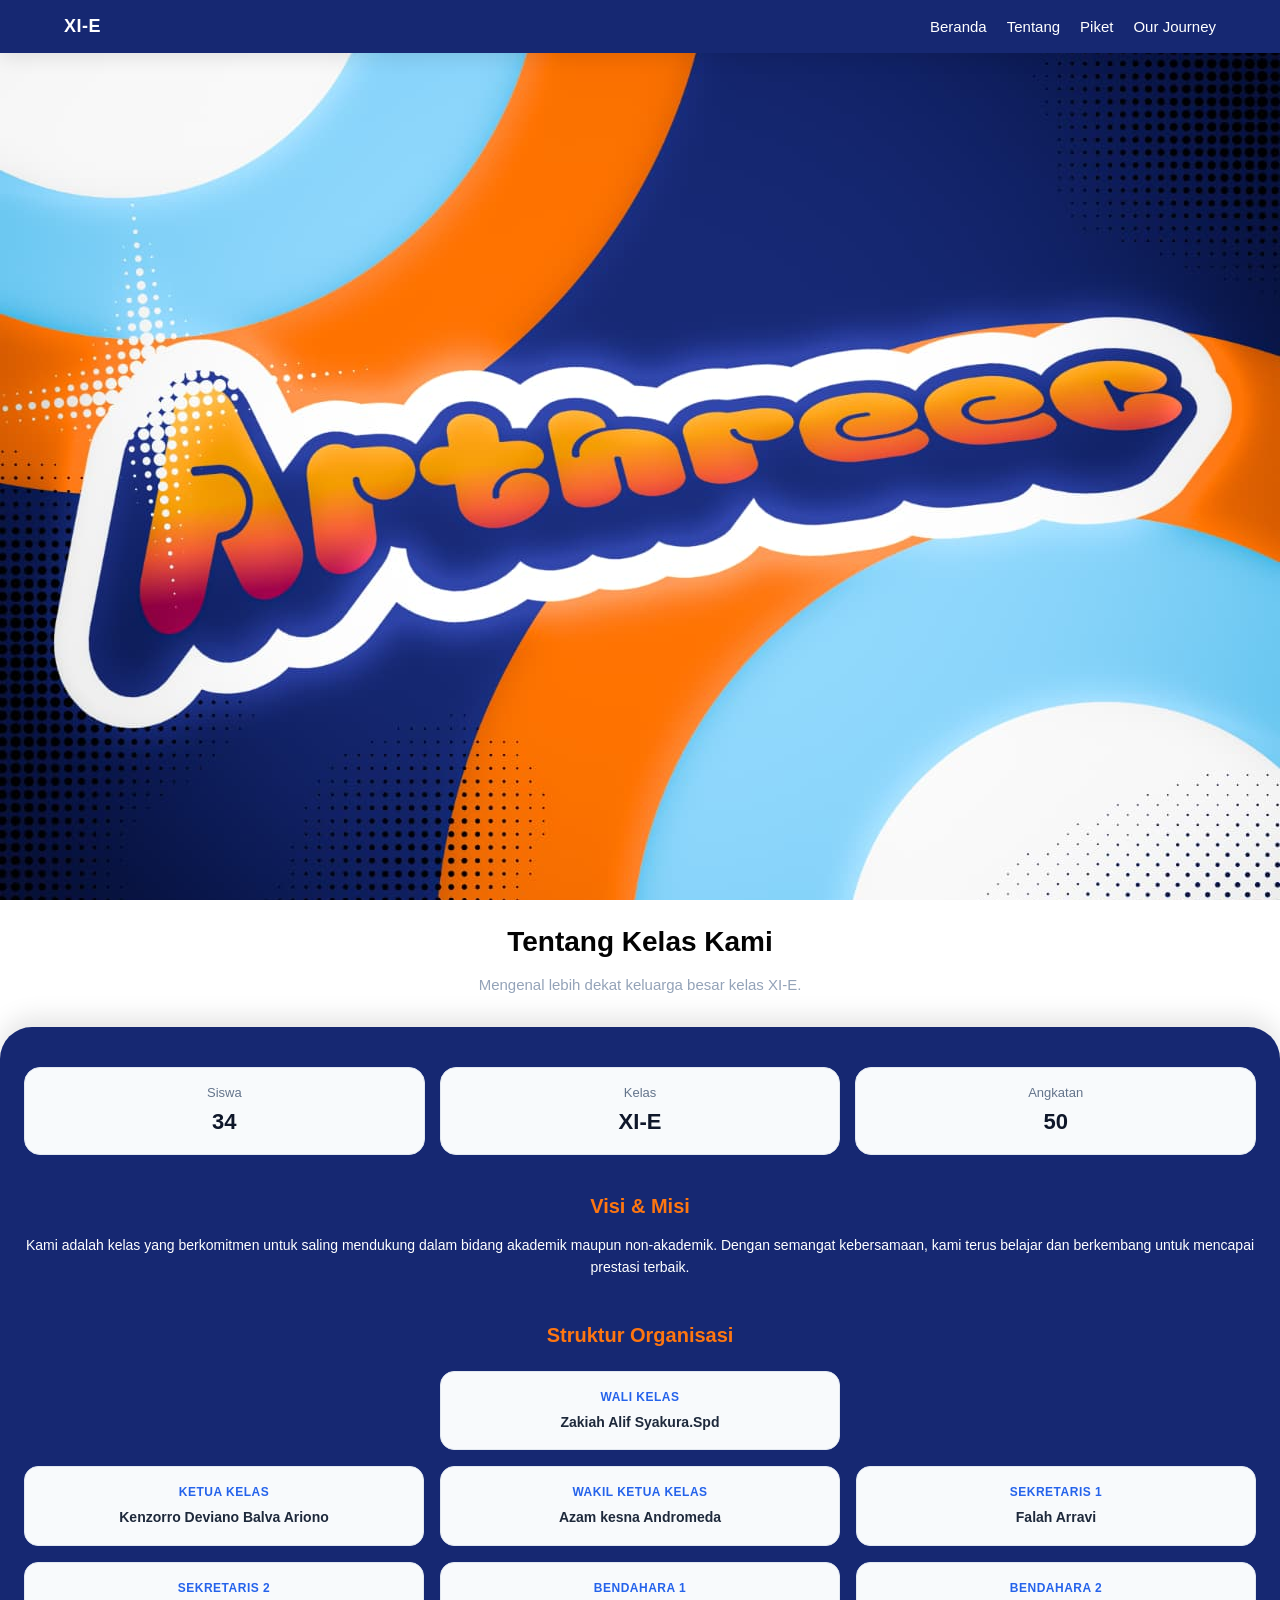
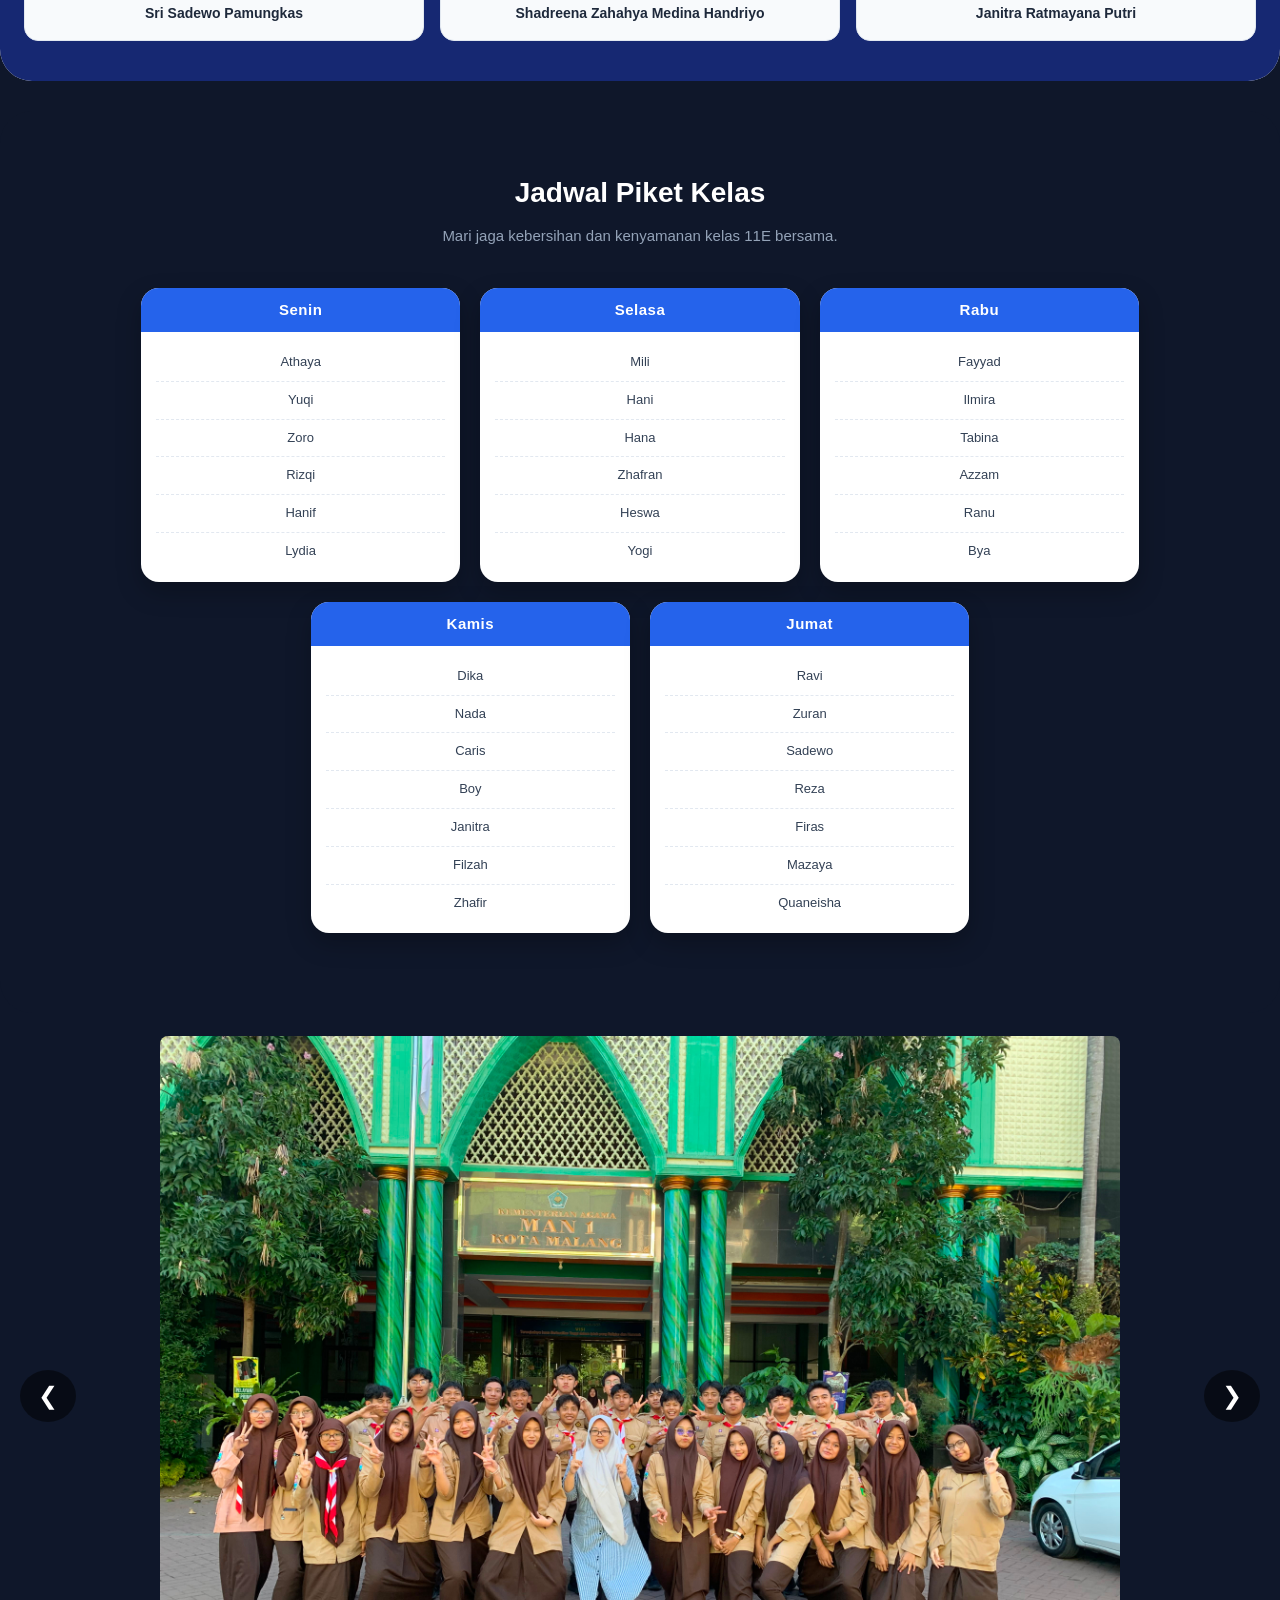
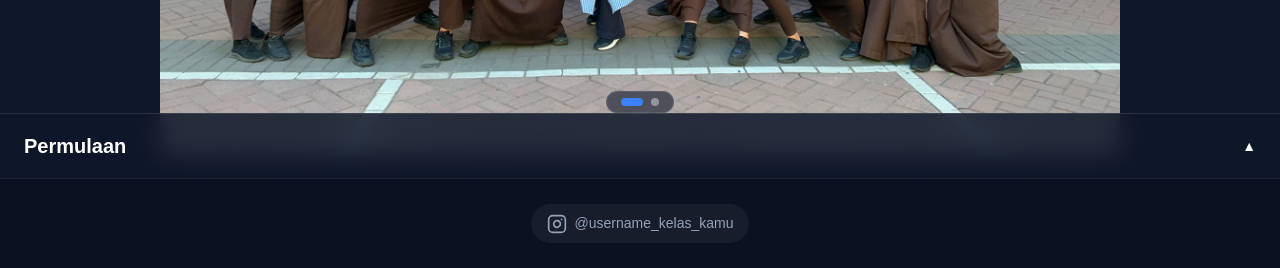
==== commit 50bf556b: "Update student names in the schedule section" ====
--- a/index.html
+++ b/index.html
@@ -49,7 +49,7 @@
 
 
   <!-- GABUNGAN SECTION 2 & 3 DALAM SATU WRAPPER -->
-  <section class="section-main-group" id="tentang">
+ <section class="section-main-group" id="tentang">
   
     <!-- Blok Konten Atas (Eks Section 2) -->
     <div class="group-block block-about">
@@ -88,12 +88,12 @@
                 </p>
             </div>
 
-            <!-- Bagian Struktur Organisasi (Cukup Wadah Ini Saja!) -->
+            <!-- Bagian Struktur Organisasi -->
             <div class="structure-section">
                 <h3>Struktur Organisasi</h3>
+                <!-- Diisi via JavaScript atau ditambah card manual -->
                 <div class="structure-grid"></div> 
             </div>
-
         </div>
     </div>
 
@@ -108,61 +108,68 @@
             <div class="piket-card">
                 <div class="piket-header">Senin</div>
                 <ul class="piket-list">
-                    <li>Nama Siswa 1</li>
-                    <li>Nama Siswa 2</li>
-                    <li>Nama Siswa 3</li>
-                    <li>Nama Siswa 4</li>
-                    <li>Nama Siswa 5</li>
+                    <li>Athaya</li>
+                    <li>Yuqi</li>
+                    <li>Zoro</li>
+                    <li>Rizqi</li>
+                    <li>Hanif</li>
+                    <li>Lydia</li>
                 </ul>
             </div>
 
             <div class="piket-card">
                 <div class="piket-header">Selasa</div>
                 <ul class="piket-list">
-                    <li>Nama Siswa 1</li>
-                    <li>Nama Siswa 2</li>
-                    <li>Nama Siswa 3</li>
-                    <li>Nama Siswa 4</li>
-                    <li>Nama Siswa 5</li>
+                    <li>Mili</li>
+                    <li>Hani</li>
+                    <li>Hana</li>
+                    <li>Zhafran</li>
+                    <li>Heswa</li>
+                    <li>Yogi</li>
                 </ul>
             </div>
 
             <div class="piket-card">
                 <div class="piket-header">Rabu</div>
                 <ul class="piket-list">
-                    <li>Nama Siswa 1</li>
-                    <li>Nama Siswa 2</li>
-                    <li>Nama Siswa 3</li>
-                    <li>Nama Siswa 4</li>
-                    <li>Nama Siswa 5</li>
+                    <li>Fayyad</li>
+                    <li>Ilmira</li>
+                    <li>Tabina</li>
+                    <li>Azzam</li>
+                    <li>Ranu</li>
+                  <li>Bya</li>
                 </ul>
             </div>
 
             <div class="piket-card">
                 <div class="piket-header">Kamis</div>
                 <ul class="piket-list">
-                    <li>Nama Siswa 1</li>
-                    <li>Nama Siswa 2</li>
-                    <li>Nama Siswa 3</li>
-                    <li>Nama Siswa 4</li>
-                    <li>Nama Siswa 5</li>
+                    <li>Dika</li>
+                    <li>Nada</li>
+                    <li>Caris</li>
+                    <li>Boy</li>
+                    <li>Janitra</li>
+                  <li>Filzah</li>
+                  <li>Zhafir</li>
                 </ul>
             </div>
 
             <div class="piket-card">
                 <div class="piket-header">Jumat</div>
                 <ul class="piket-list">
-                    <li>Nama Siswa 1</li>
-                    <li>Nama Siswa 2</li>
-                    <li>Nama Siswa 3</li>
-                    <li>Nama Siswa 4</li>
-                    <li>Nama Siswa 5</li>
-                </ul>
-            </div>
-        </div>
-    </div>
-
-  </section>
+                    <li>Ravi</li>
+                    <li>Zuran</li>
+                    <li>Sadewo</li>
+                    <li>Reza</li>
+                    <li>Firas</li>
+                  <li>Mazaya</li>
+                  <li>Quaneisha</li>
+                </ul>
+            </div>
+        </div>
+    </div>
+
+</section>
 
 
   <!-- Our Journey Section -->
--- a/csstrain11E.css
+++ b/csstrain11E.css
@@ -33,7 +33,6 @@
     z-index: 1000;
 }
 
-/* Atur isi di dalam link logo agar berjejer ke samping */
 .navbar-logo a {
     display: flex;
     align-items: center;
@@ -86,7 +85,6 @@
     background-image: url('logo11e.jpeg'); 
     background-size: cover;
     background-position: center;
-    /* Ubah padding-top menjadi lebih besar agar kotak turun ke tengah */
     padding-top: 240px; 
 }
 
@@ -131,7 +129,6 @@
     color: #94a3b8;
 }
 
-/* Kartu Overlay Utama */
 .about-overlay-card {
     background-color: #162872;
     border-radius: 32px 32px 0 0; 
@@ -224,22 +221,13 @@
     border-color: #3b82f6;
 }
 
-/* KARTU INVISIBLE (Menghilangkan wujud, background, border, dan interaksi mouse) */
+/* KARTU INVISIBLE (Benar-benar Hilang Tanpa Menyisakan Kotak/Teks) */
 .invisible-card {
-    visibility: hidden; /* Elemen tetap mengambil ruang tempat, tapi tidak terlihat */
-    pointer-events: none; /* Tidak bisa diklik atau di-hover */
-}
-
-/* Wali Kelas otomatis berada di kolom tengah baris pertama */
-.struct-card.wali-kelas {
-    grid-column: 2; 
-}
-
-/* Penyesuaian khusus tampilan HP (agar tidak error) */
-@media screen and (max-width: 768px) {
-  .struct-card.wali-kelas {
-    grid-column: 1 / -1; /* Di HP memenuhi 2 kolom penuh */
-  }
+    visibility: hidden !important; 
+    opacity: 0 !important;
+    border: none !important;
+    background: transparent !important;
+    pointer-events: none !important; 
 }
 
 .struct-card .role {
@@ -258,7 +246,7 @@
     font-weight: 600;
 }
 
-/* --- Blok Bawah (Eks Section 3 - Piket) --- */
+/* --- Blok Bawah (Piket) --- */
 .block-schedule {
     width: 100%;
     background-color: #0f172a; 
@@ -458,12 +446,11 @@
 }
 
 /* ==========================================
-   SECTION 4: GALERI / OUR JOURNEY (DESKTOP OPTIMIZED)
+   SECTION 4: GALERI / OUR JOURNEY
    ========================================== */
 #section-4 {
   position: relative;
   width: 100%;
-  /* Membuat tinggi section galeri hampir memenuhi 1 layar (85-90% dari tinggi browser) */
   height: 85vh; 
   min-height: 500px;
   background-color: #0f172a; 
@@ -473,8 +460,6 @@
   overflow: hidden;
 }
 
-/* Styling Gambar Galeri */
-/* Cari selector #galleryImg kamu, lalu tambahkan baris transition di dalamnya */
 #galleryImg {
   width: auto;
   height: auto;
@@ -484,12 +469,9 @@
   display: block;
   margin: auto;
   border-radius: 8px;
-
-  /* Tambahkan baris ini untuk efek transisi halus saat foto berganti */
   transition: opacity 0.3s ease-in-out; 
 }
 
-/* TOMBOL PANAH KIRI & KANAN */
 .arrow-btn {
   position: absolute;
   top: 50%;
@@ -517,7 +499,6 @@
   right: 20px; 
 }
 
-/* CONTAINER INFO */
 .info-container {
   position: absolute;
   bottom: 0;
@@ -532,7 +513,6 @@
   border-top: 1px solid rgba(255, 255, 255, 0.1);
 }
 
-/* JUDUL FOTO */
 .photo-title {
   font-size: 20px;
   font-weight: 600;
@@ -553,7 +533,6 @@
   transform: rotate(180deg);
 }
 
-/* DESKRIPSI FOTO */
 .photo-desc {
   max-height: 0;
   overflow: hidden;
@@ -561,7 +540,6 @@
   opacity: 0;
 }
 
-/* DESKRIPSI SAAT DIBUKA */
 .info-container.open .photo-desc {
   max-height: 160px; 
   margin-top: 12px;
@@ -571,18 +549,16 @@
   line-height: 1.6;
   color: #e2e8f0;
 }
-/* ==========================================
-   INDIKATOR TITIK GALERI (DOTS INDICATOR)
-   ========================================== */
+
 .gallery-dots {
   position: absolute;
-  bottom: 65px; /* Posisinya melayang di atas baris info-container */
+  bottom: 65px; 
   left: 50%;
   transform: translateX(-50%);
   display: flex;
   align-items: center;
   gap: 8px;
-  z-index: 6; /* Di atas gambar & di atas info-container */
+  z-index: 6; 
   background: rgba(15, 23, 42, 0.6);
   padding: 6px 14px;
   border-radius: 20px;
@@ -591,7 +567,6 @@
   border: 1px solid rgba(255, 255, 255, 0.1);
 }
 
-/* Bentuk awal titik (lingkaran transparan) */
 .dot {
   width: 8px;
   height: 8px;
@@ -605,15 +580,14 @@
   background-color: rgba(255, 255, 255, 0.8);
 }
 
-/* Bentuk titik saat aktif (lonjong pipih / pill shape) */
 .dot.active {
-  background-color: #3b82f6; /* Warna aksen biru terang */
+  background-color: #3b82f6; 
   width: 22px;
   border-radius: 10px;
 }
 
 /* ==========================================
-   LAPTOP / DESKTOP (Layar > 768px)
+   MEDIA QUERIES (DESKTOP & MOBILE)
    ========================================== */
 @media (min-width: 768px) {
     .structure-grid {
@@ -631,11 +605,12 @@
     .piket-card:nth-child(5) {
         width: calc(33.333% - 14px);
     }
-}
-
-/* ==========================================
-   RESPONSIF HP (Layar < 768px)
-   ========================================== */
+
+    .hero-mobile-img {
+        display: none;
+    }
+}
+
 @media (max-width: 768px) {
     .desktop-menu {
         display: none;
@@ -689,24 +664,19 @@
         background-color: #f0f0f0;
         color: #162872;
     }
-}
-
-/* Khusus Layar HP (Lebar kurang dari 768px) */
-@media (max-width: 768px) {
+
     .hero-bg {
-        /* Matikan gambar background pada HP */
         background-image: none !important;
         min-height: auto;
         height: auto;
         position: relative;
-        padding-top: 55px; /* Sesuaikan dengan tinggi navbar */
-        background-color: #0f172a; /* Warna latar belakang jika ada sisa area */
+        padding-top: 55px; 
+        background-color: #0f172a; 
         display: flex;
         flex-direction: column;
         align-items: center;
     }
 
-    /* Tampilkan gambar asli agar proporsinya 100% utuh tanpa terpotong */
     .hero-mobile-img {
         display: block;
         width: 100%;
@@ -714,84 +684,41 @@
         object-fit: contain;
     }
 
-    /* Posisikan box ucapan di atas gambar (melayang) */
-    .hero-content {
-        position: absolute;
-        top: 65px;
-        left: 50%;
-        transform: translateX(-50%);
-        width: 85%;
-        padding: 6px 10px;
-        z-index: 2;
-    }
-
-    .hero-content h1 {
-        font-size: 16px;
-        margin-bottom: 2px;
-    }
-
-    .hero-content p {
-        font-size: 11px;
-    }
-}
-
-/* Sembunyikan gambar khusus HP di layar laptop/desktop */
-@media (min-width: 769px) {
-    .hero-mobile-img {
-        display: none;
-    }
-}
-
-
-@media (max-width: 480px) {
+    /* Tampilan HP: Tetap 2 kolom dan sembunyikan kartu invisible agar tidak mengganggu layout */
+    .structure-grid {
+        grid-template-columns: repeat(2, 1fr); 
+        gap: 10px;
+    }
+
+    .invisible-card {
+        display: none !important;
+    }
+
+    .struct-card.wali-kelas {
+        grid-column: span 2; 
+        margin-bottom: 6px;
+    }
+
+    .struct-card {
+        padding: 12px 8px;
+    }
+
+    .struct-card .role {
+        font-size: 10px;
+    }
+
+    .struct-card h4 {
+        font-size: 13px;
+    }
+
     .about-overlay-card {
         padding: 30px 16px 70px 16px;
         border-radius: 24px 24px 0 0;
     }
-
-    .structure-grid {
-        grid-template-columns: repeat(2, 1fr); 
-    }
     
     .piket-card {
         width: 100%; 
     }
-}
-
-/* ==========================================
-   TAMPILAN KHUSUS HP (MEDIA QUERY)
-   ========================================== */
-@media screen and (max-width: 768px) {
-  
-  /* 1. Ubah Grid jadi 2 Kolom atau 1 Kolom saja di HP */
-  .structure-grid {
-    grid-template-columns: repeat(2, 1fr); /* Bisa ganti 1fr jika ingin 1 kolom memanjang */
-    gap: 10px;
-  }
-
-  /* 2. SEMBUNYIKAN KARTU TRANSPARAN DI HP */
-  .invisible-card {
-    display: none !important; /* Dihapus sementara khusus tampilan HP */
-  }
-
-  /* 3. WALI KELAS MEMENUHI BARIS PERTAMA PENUH DI HP */
-  .struct-card.wali-kelas {
-    grid-column: 1 / -1; /* Memenuhi 2 kolom penuh di paling atas */
-    margin-bottom: 6px;
-  }
-
-  /* 4. Penyesuaian ukuran teks & padding agar pas di HP */
-  .struct-card {
-    padding: 12px 8px;
-  }
-
-  .struct-card .role {
-    font-size: 10px;
-  }
-
-  .struct-card h4 {
-    font-size: 13px;
-  }
 }
 
 /* ==========================================
@@ -820,7 +747,6 @@
     border-radius: 20px;
     background-color: rgba(255, 255, 255, 0.05);
 }
-
 .footer-ig-link:hover {
     color: #ffffff;
     background-color: rgba(255, 255, 255, 0.15);
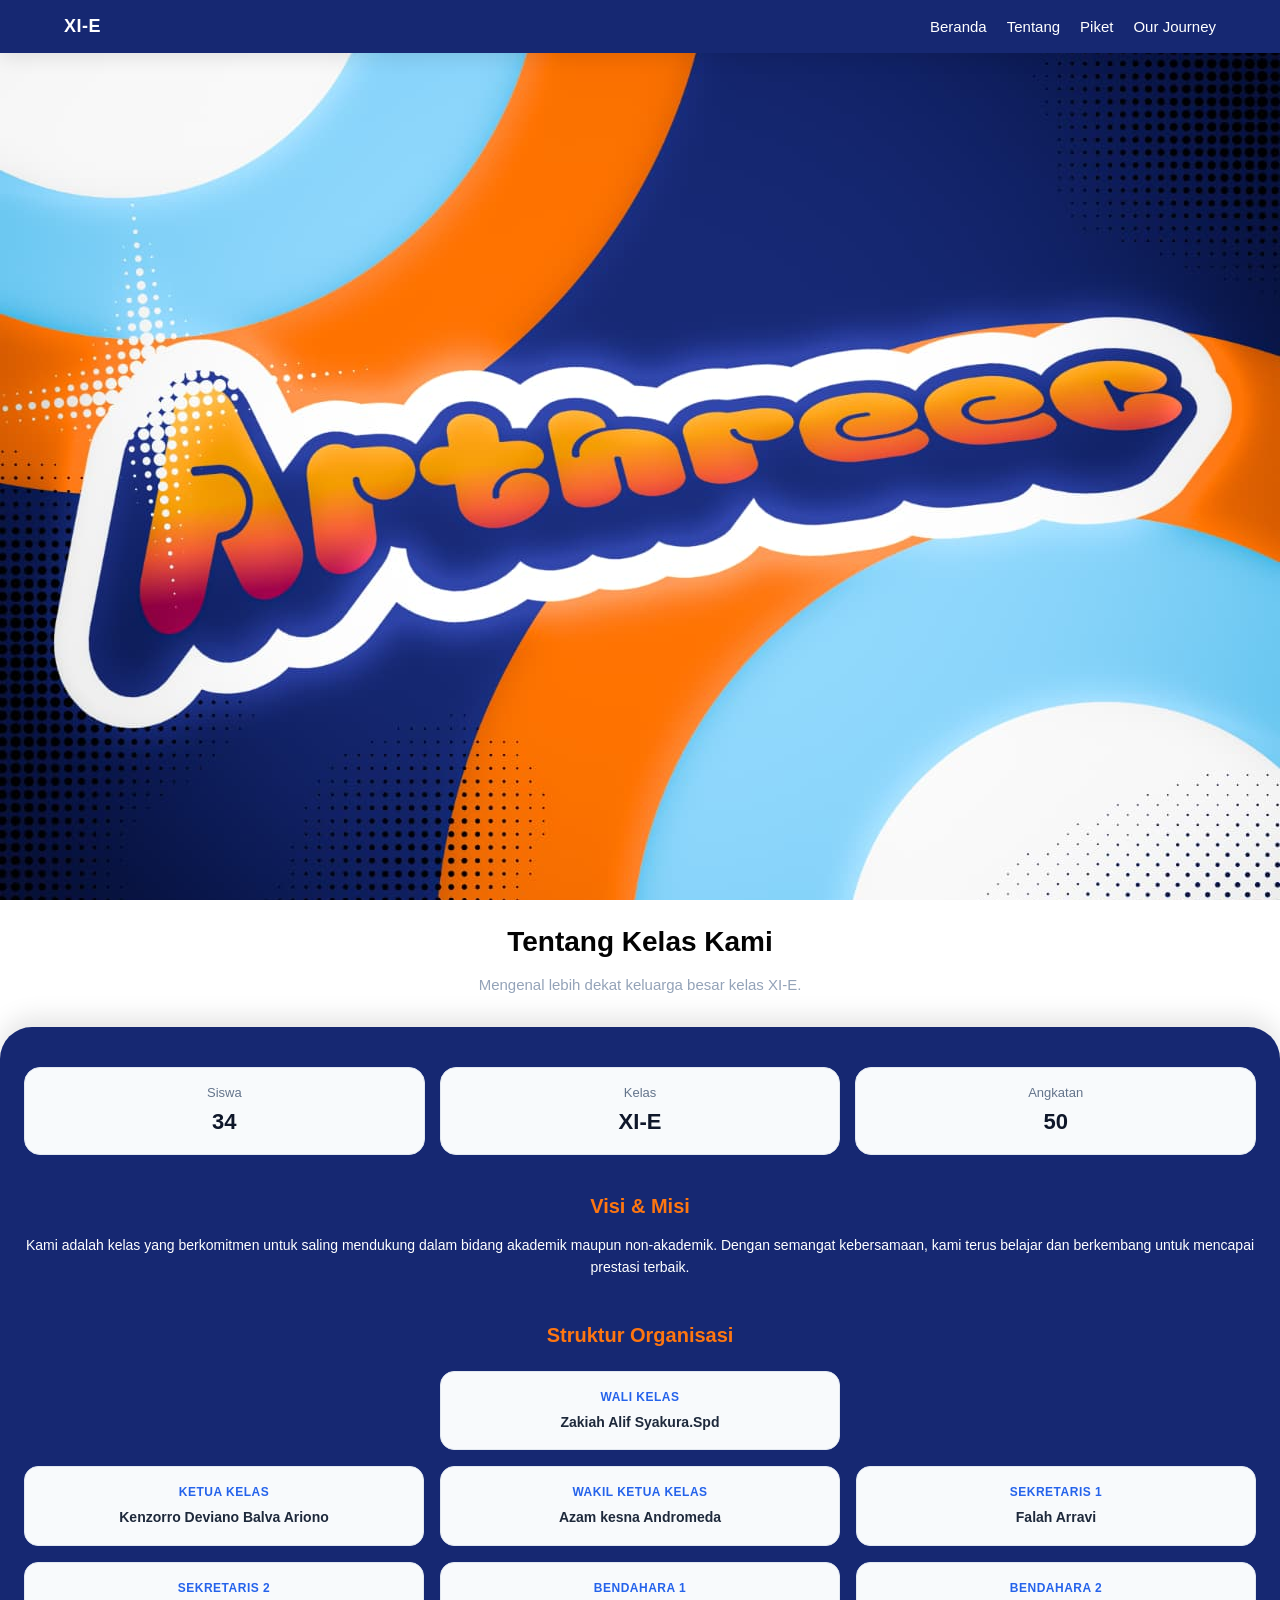
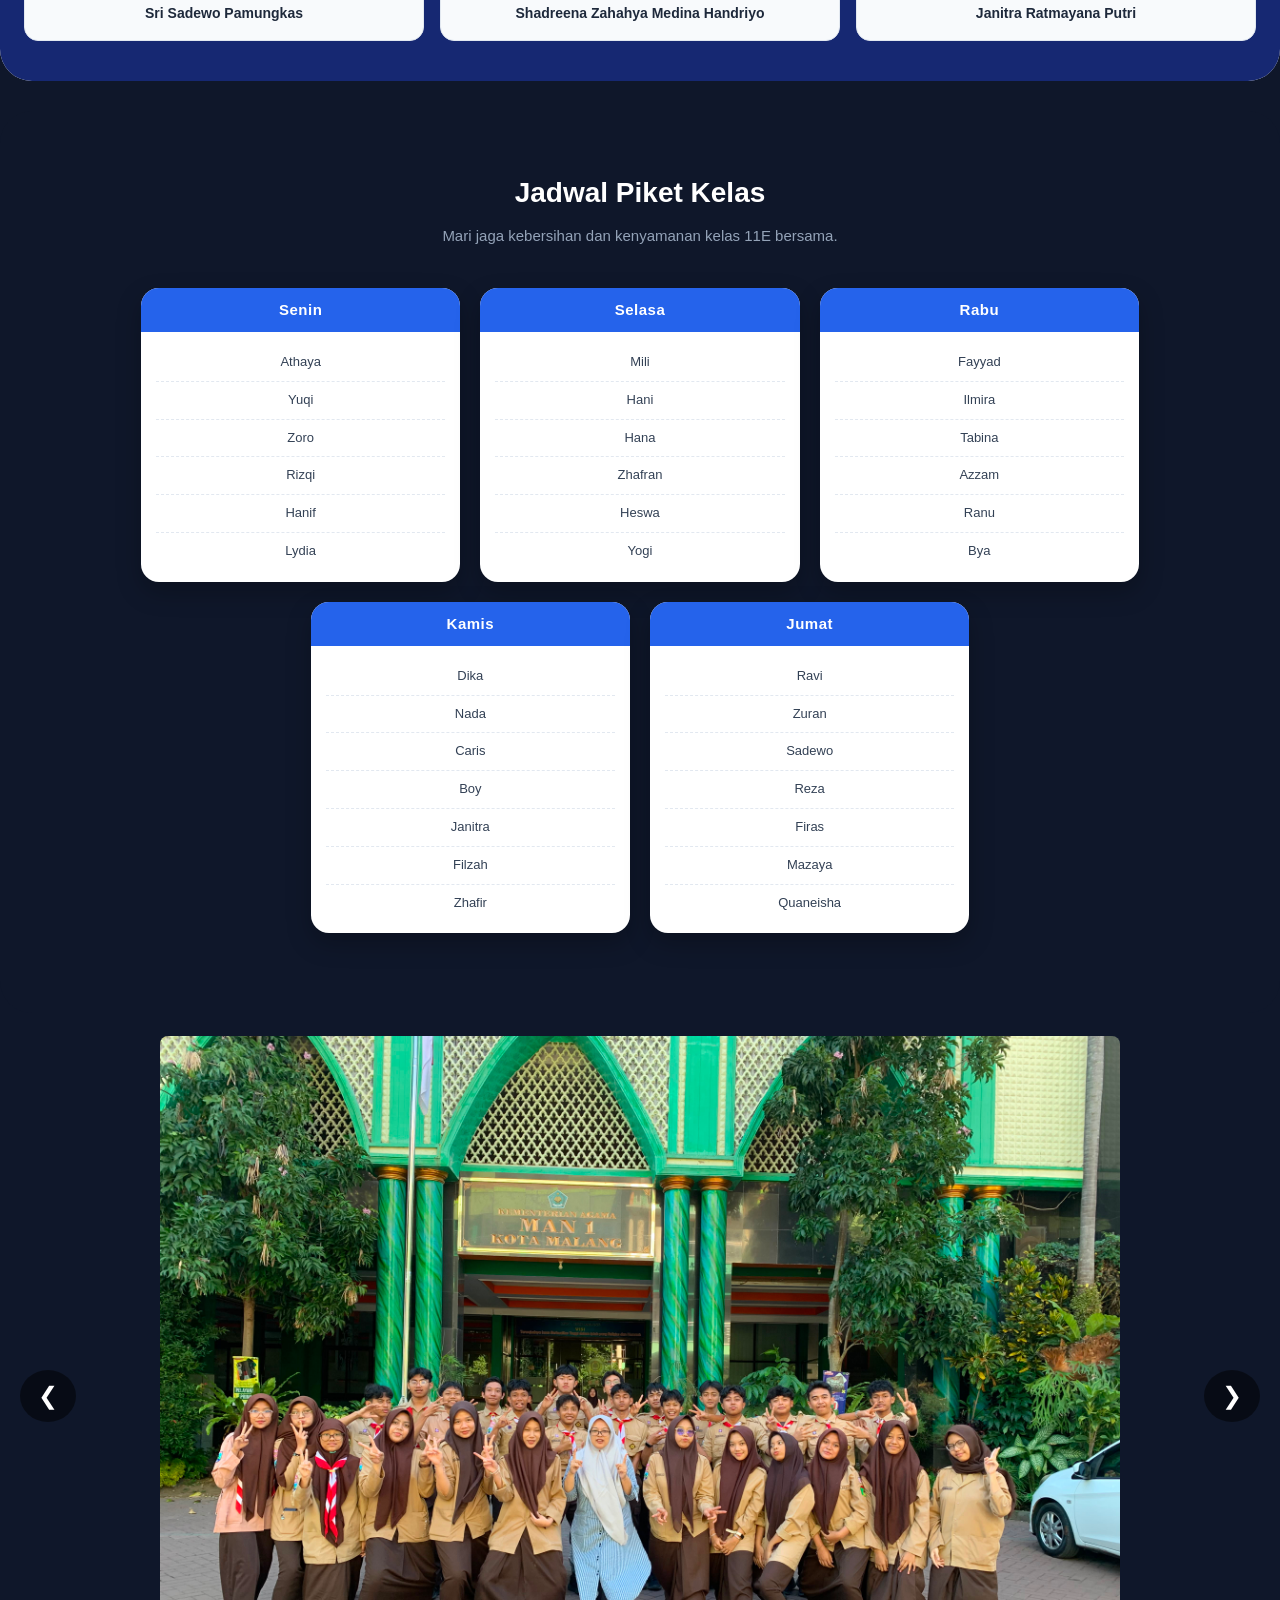
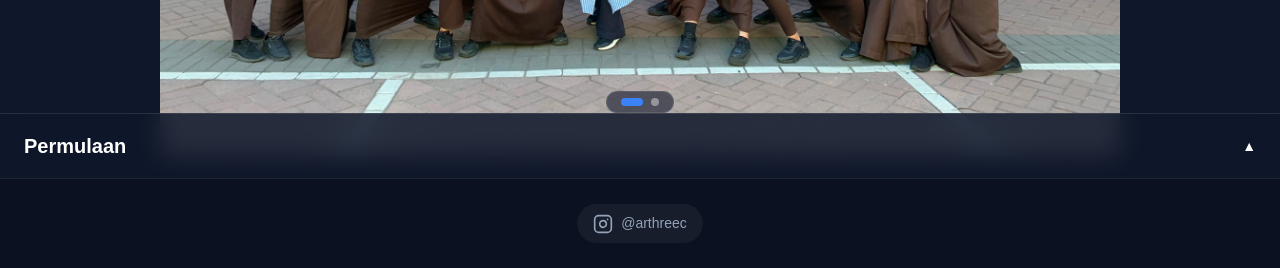
==== commit 5e8ee3ef: "Update Instagram link and username in footer" ====
--- a/index.html
+++ b/index.html
@@ -197,13 +197,13 @@
 
   <!-- FOOTER -->
   <footer class="footer">
-      <a href="https://instagram.com/username_kelas_kamu" target="_blank" class="footer-ig-link">
+      <a href="https://www.instagram.com/arthreec?igsh=NGE0emhqM3g2enQ1" target="_blank" class="footer-ig-link">
           <svg xmlns="http://www.w3.org/2000/svg" width="20" height="20" viewBox="0 0 24 24" fill="none" stroke="currentColor" stroke-width="2" stroke-linecap="round" stroke-linejoin="round">
               <rect x="2" y="2" width="20" height="20" rx="5" ry="5"></rect>
               <path d="M16 11.37A4 4 0 1 1 12.63 8 4 4 0 0 1 16 11.37z"></path>
               <line x1="17.5" y1="6.5" x2="17.51" y2="6.5"></line>
           </svg>
-          <span>@username_kelas_kamu</span>
+          <span>@arthreec</span>
       </a>
   </footer>
 
